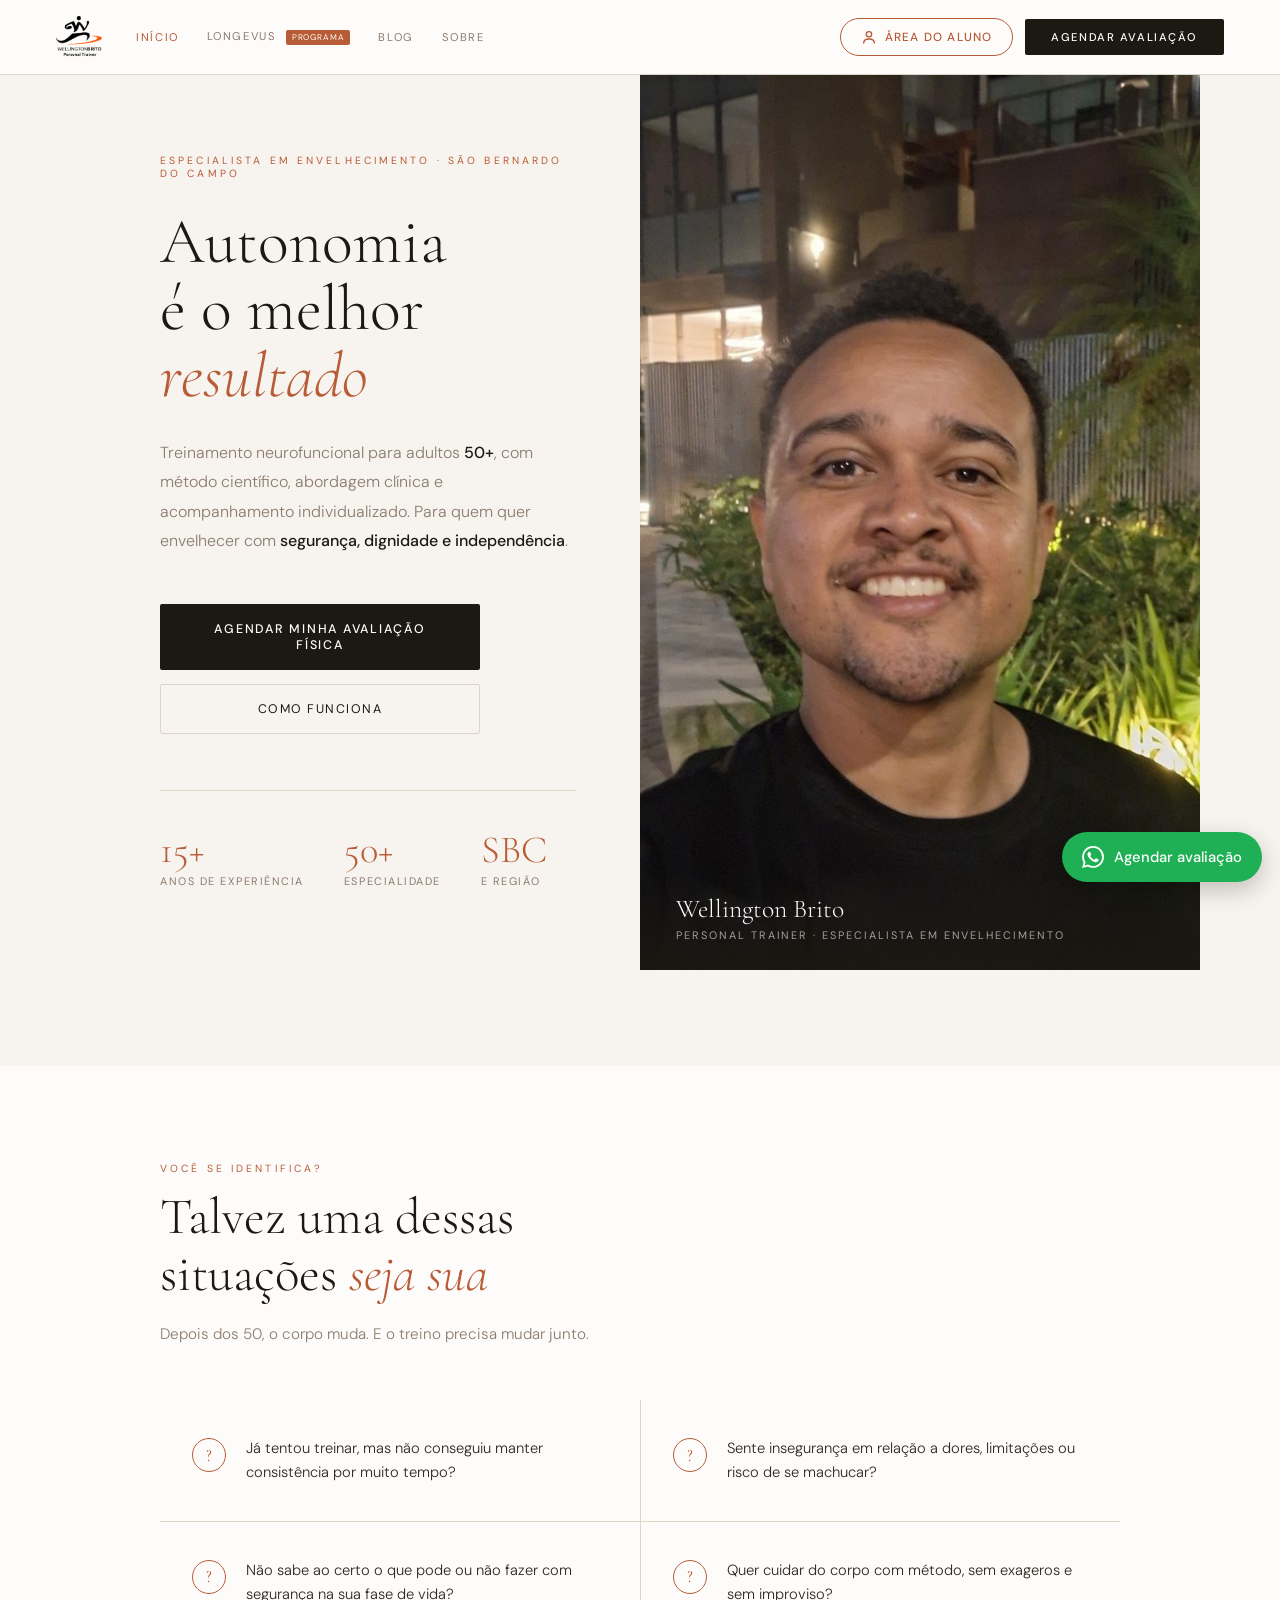
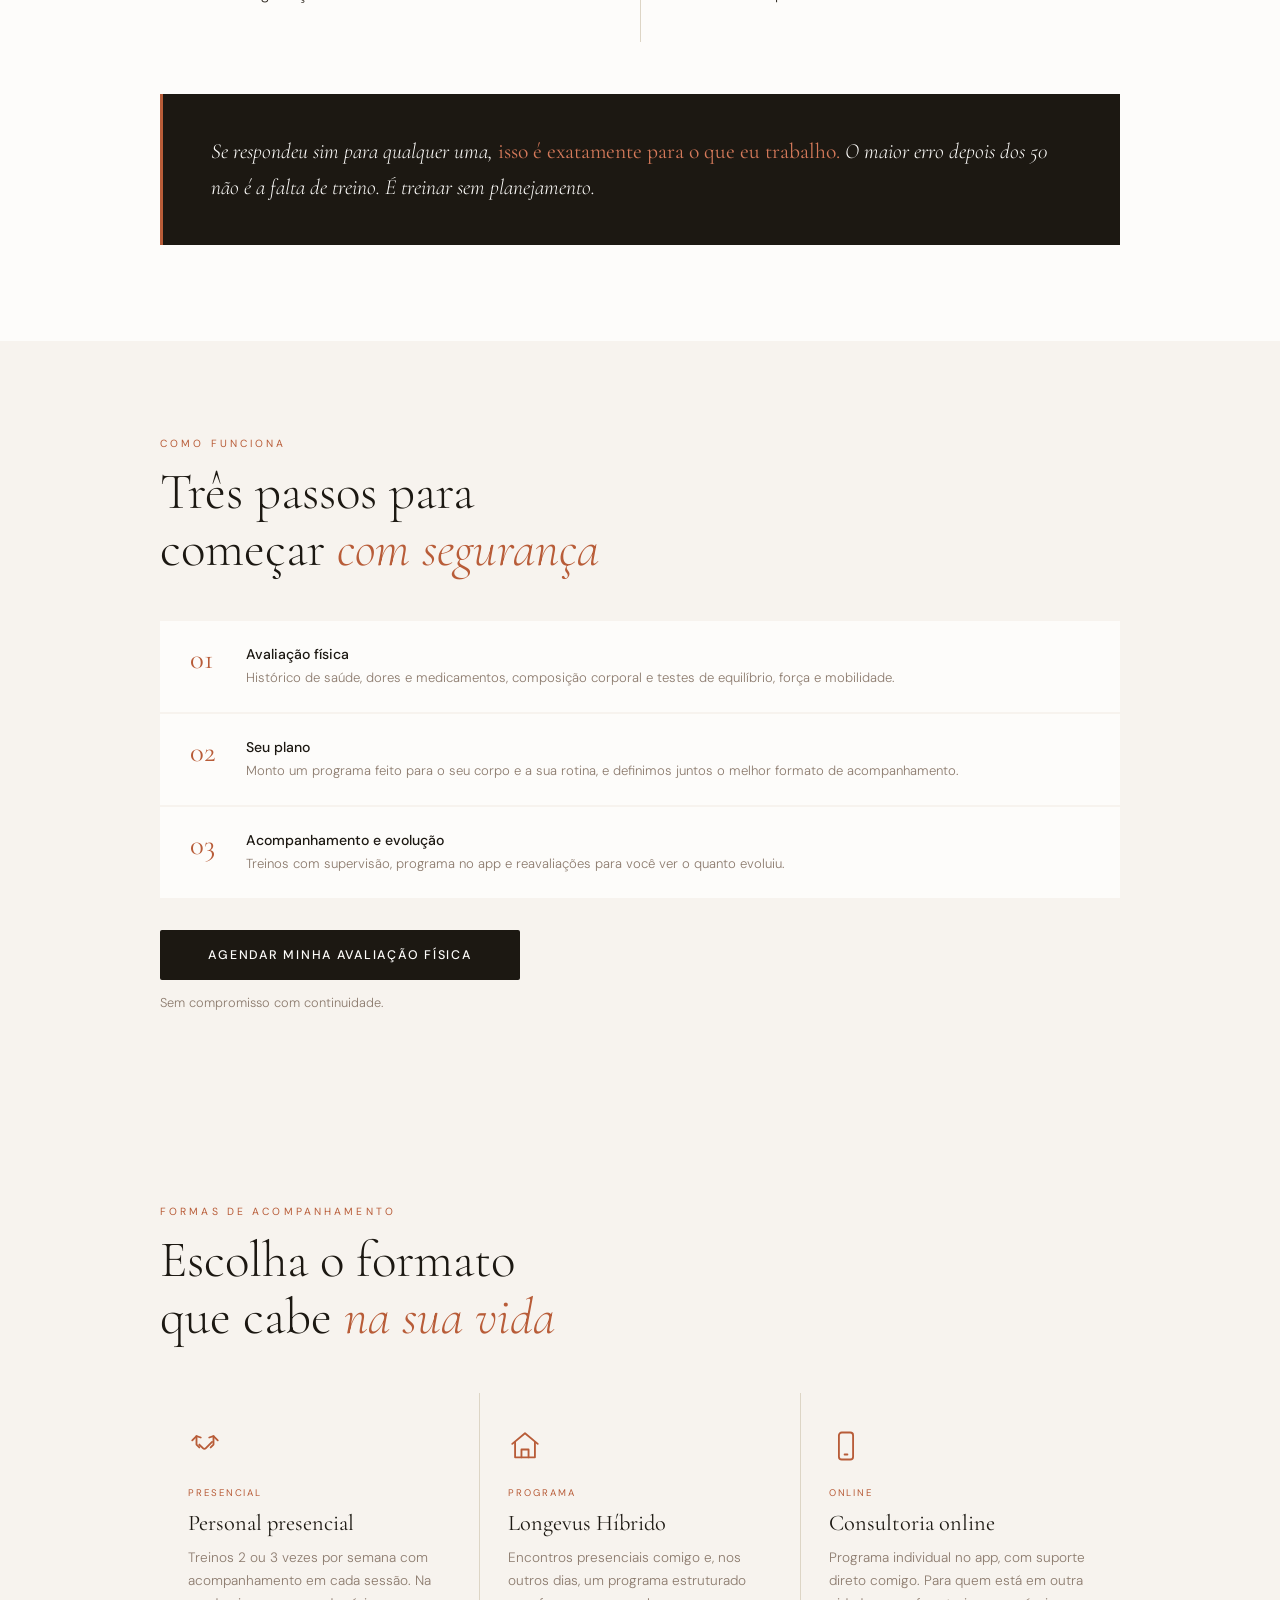
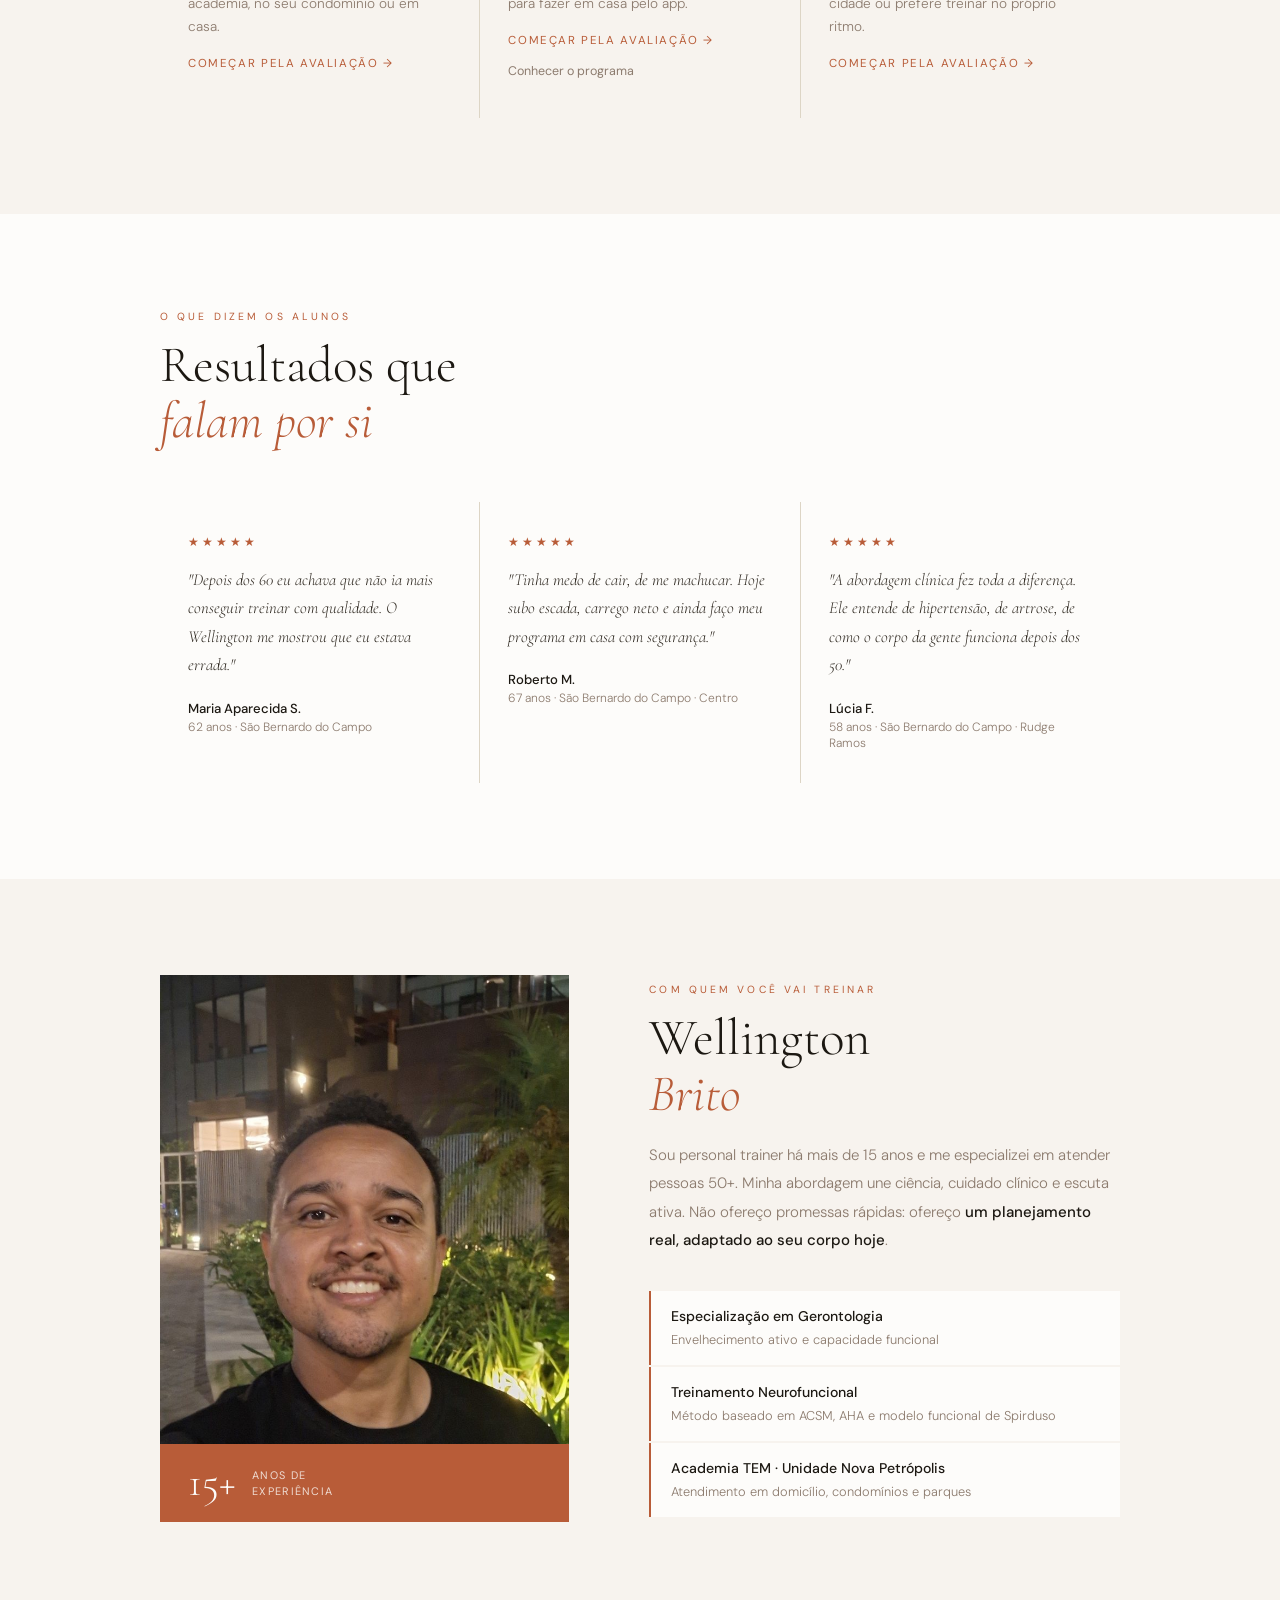
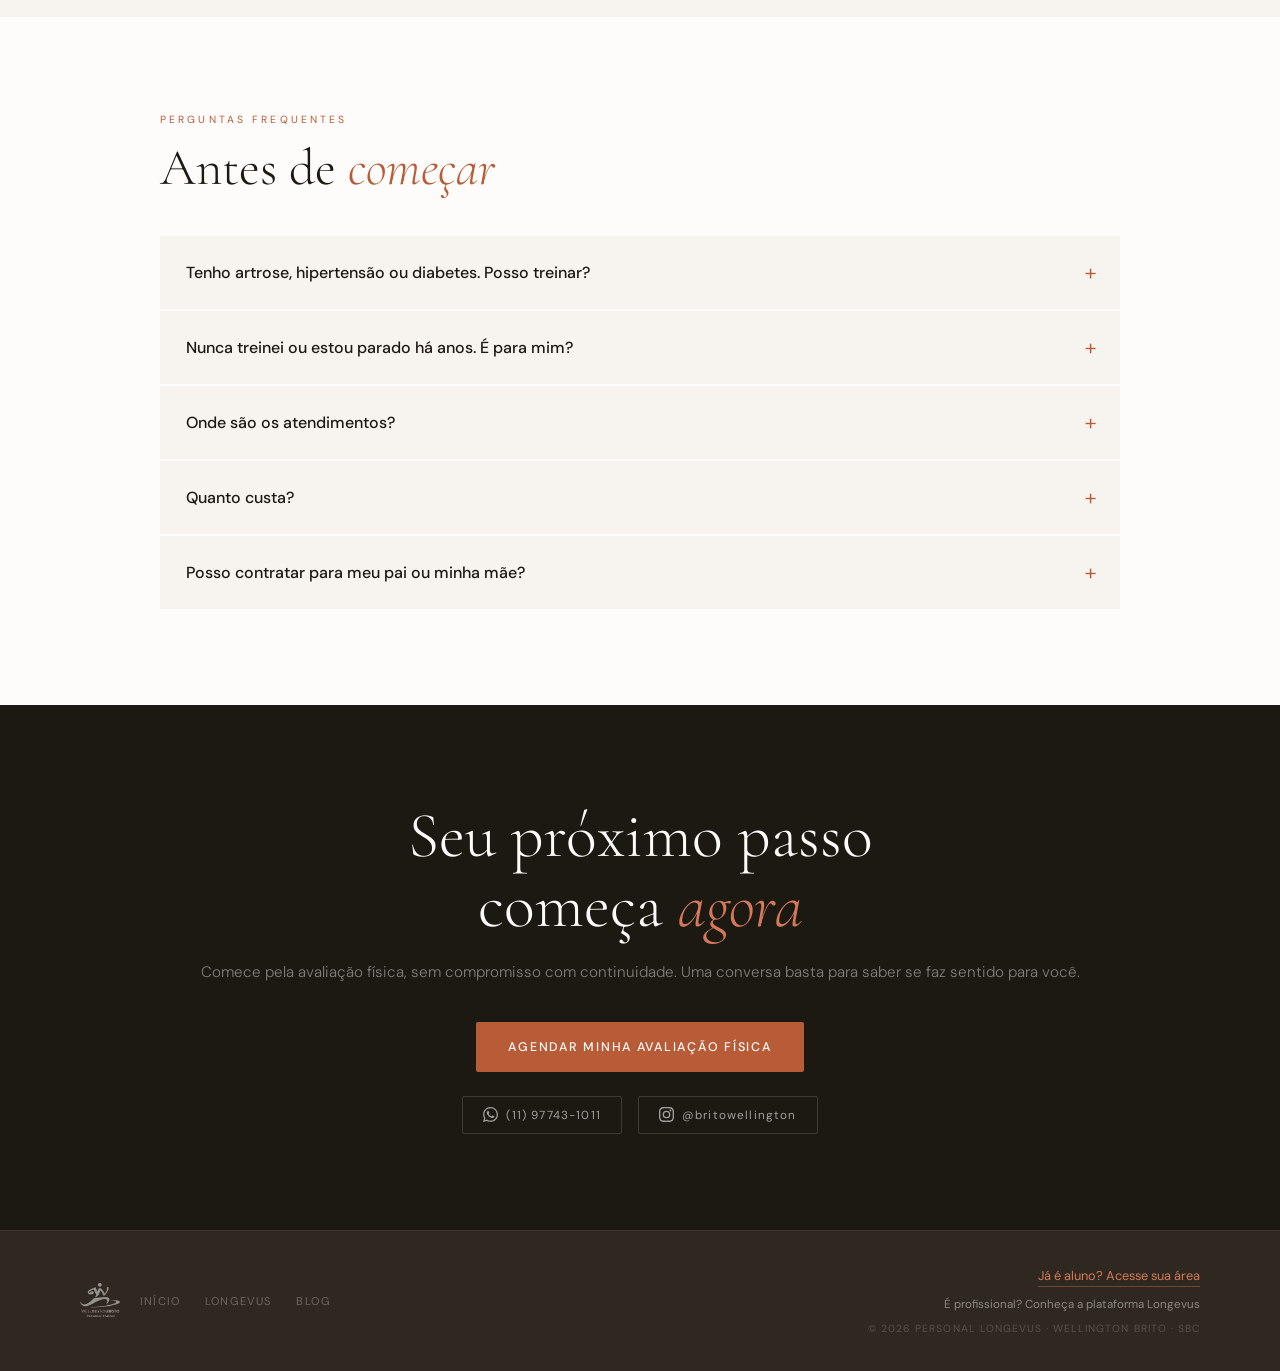
==== index.html @ f1f4fc33 "Add files via upload" ====
<!DOCTYPE html>
<html lang="pt-BR">
<head>
<meta charset="UTF-8">
<meta name="viewport" content="width=device-width, initial-scale=1.0">
<title>Wellington Brito | Personal Trainer · Saúde e Longevidade</title>
<meta name="description" content="Personal trainer especializado em treinamento neurofuncional para adultos 50+ em São Bernardo do Campo (SBC). Envelheça com autonomia, segurança e independência.">
<meta name="keywords" content="personal trainer São Bernardo do Campo, personal trainer 50 anos SBC, treinamento neurofuncional, gerontologia, personal idoso São Bernardo, envelhecimento ativo SBC">
<link rel="canonical" href="https://britowellington.github.io/personal-longevus/">

<!-- ── SEO: Open Graph (compartilhamento Facebook/WhatsApp) ── -->
<meta property="og:type" content="website">
<meta property="og:locale" content="pt_BR">
<meta property="og:site_name" content="Personal Longevus · Wellington Brito">
<meta property="og:title" content="Wellington Brito | Personal Trainer · Saúde e Longevidade">
<meta property="og:description" content="Personal Longevus: treinamento para adultos 50+ em São Bernardo do Campo. Envelheça com autonomia, segurança e independência.">
<meta property="og:url" content="https://britowellington.github.io/personal-longevus/">
<meta property="og:image" content="https://britowellington.github.io/personal-longevus/wellington-foto.jpg">

<!-- ── SEO: Twitter Card ── -->
<meta name="twitter:card" content="summary_large_image">
<meta name="twitter:title" content="Wellington Brito | Personal Trainer · Saúde e Longevidade">
<meta name="twitter:description" content="Personal Longevus: treinamento para adultos 50+ em São Bernardo do Campo. Envelheça com autonomia, segurança e independência.">

<!-- ── SEO: Robots e geolocalização ── -->
<meta name="robots" content="index, follow, max-image-preview:large">
<meta name="author" content="Wellington Brito">
<meta name="geo.region" content="BR-SP">
<meta name="geo.placename" content="São Bernardo do Campo">

<!-- ── SEO: Dados estruturados (Schema.org) — Negócio Local / Profissional ── -->
<script type="application/ld+json">
{
  "@context": "https://schema.org",
  "@type": ["HealthAndBeautyBusiness", "LocalBusiness"],
  "@id": "https://britowellington.github.io/personal-longevus/#business",
  "name": "Personal Longevus · Wellington Brito",
  "description": "Personal trainer especializado em treinamento neurofuncional para adultos acima de 50 anos. Foco em autonomia, equilíbrio, força e prevenção de quedas. Atendimento em São Bernardo do Campo e região.",
  "url": "https://britowellington.github.io/personal-longevus/",
  "telephone": "+5511977431011",
  "priceRange": "$$",
  "image": "https://britowellington.github.io/personal-longevus/wellington-foto.jpg",
  "founder": {
    "@type": "Person",
    "name": "Wellington Brito",
    "jobTitle": "Personal Trainer Gerontologista · Especialista em Treinamento Neurofuncional"
  },
  "areaServed": [
    { "@type": "City", "name": "São Bernardo do Campo" },
    { "@type": "AdministrativeArea", "name": "Grande ABC" },
    { "@type": "AdministrativeArea", "name": "Região Metropolitana de São Paulo" }
  ],
  "address": {
    "@type": "PostalAddress",
    "addressLocality": "São Bernardo do Campo",
    "addressRegion": "SP",
    "addressCountry": "BR"
  },
  "knowsAbout": [
    "Treinamento neurofuncional",
    "Gerontologia",
    "Prevenção de quedas",
    "Sarcopenia",
    "Envelhecimento ativo",
    "Exercício para adultos 50+"
  ],
  "alternateName": "Wellington Brito Personal Trainer",
  "sameAs": [
    "https://instagram.com/britowellington",
    "https://maps.app.goo.gl/rHMNdXkFbBv2rdjt6"
  ],
  "hasMap": "https://maps.app.goo.gl/rHMNdXkFbBv2rdjt6"
}
</script>
<link href="https://fonts.googleapis.com/css2?family=Cormorant+Garamond:ital,wght@0,300;0,400;0,600;1,300;1,400&family=DM+Sans:wght@300;400;500&display=swap" rel="stylesheet">
<style>
  *, *::before, *::after { box-sizing: border-box; margin: 0; padding: 0; }
  :root {
    --cream: #F7F3EE; --warm: #EDE8E0; --white: #FDFCFA;
    --dark: #1C1812; --charcoal: #2E2820;
    --rust: #B85C38; --rust-light: #D4795A;
    --muted: #8C7B6E; --border: #DDD5C5;
  }
  html { scroll-behavior: smooth; }
  body { font-family: 'DM Sans', sans-serif; background: var(--white); color: var(--dark); overflow-x: hidden; }

  /* ── NAV ── */
  nav {
    position: fixed; top: 0; left: 0; right: 0; z-index: 100;
    padding: 16px 56px;
    display: flex; align-items: center; justify-content: space-between;
    background: rgba(253,252,250,0.97); backdrop-filter: blur(16px);
    border-bottom: 1px solid var(--border);
    transition: padding 0.3s;
  }
  .nav-left { display: flex; align-items: center; gap: 20px; }
  .nav-logo-img { height: 42px; width: auto; display: block; }
  .nav-links { display: flex; gap: 0; position: static; padding: 0; background: none; backdrop-filter: none; border: 0; }
  .nav-link {
    font-size: 0.7rem; letter-spacing: 0.14em; text-transform: uppercase;
    color: var(--muted); text-decoration: none; padding: 8px 14px;
    border-radius: 2px; transition: color 0.2s, background 0.2s;
    position: relative;
  }
  .nav-link:hover { color: var(--dark); }
  .nav-link.active { color: var(--rust); }
  .nav-link-badge {
    display: inline-block; font-size: 0.52rem; letter-spacing: 0.1em;
    background: var(--rust); color: var(--white);
    padding: 2px 6px; border-radius: 2px; margin-left: 5px;
    vertical-align: middle; text-transform: uppercase;
  }
  .nav-cta {
    font-size: 0.7rem; font-weight: 500; letter-spacing: 0.14em; text-transform: uppercase;
    text-decoration: none; color: var(--white); background: var(--dark);
    padding: 11px 26px; border-radius: 2px; transition: background 0.2s; white-space: nowrap;
  }
  .nav-cta:hover { background: var(--rust); }
  .nav-aluno {
    display: inline-flex; align-items: center; gap: 8px;
    font-size: 0.74rem; font-weight: 500; letter-spacing: 0.1em; text-transform: uppercase;
    text-decoration: none; color: var(--rust); border: 1.5px solid var(--rust);
    padding: 10px 20px; border-radius: 99px; transition: all 0.2s; white-space: nowrap;
  }
  .nav-aluno svg { width: 16px; height: 16px; flex-shrink: 0; }
  .nav-aluno:hover { background: var(--rust); color: var(--white); }
  .nav-link.only-mobile { display: none; }
  .mobile-menu-btn { display: none; flex-direction: column; gap: 5px; cursor: pointer; padding: 6px; }
  .mobile-menu-btn span { width: 22px; height: 1.5px; background: var(--dark); display: block; transition: all 0.3s; }

  /* ── PÁGINAS (SPA) ── */
  .page { display: none; }
  .page.active { display: block; }

  /* ── HERO HOME ── */
  .hero {
    min-height: 100vh; display: grid; grid-template-columns: 1fr 1fr;
    padding-top: 74px; background: var(--cream);
  }
  .hero-left {
    display: flex; flex-direction: column; justify-content: center;
    padding: 80px 64px 80px 80px;
  }
  .hero-eyebrow {
    font-size: 0.65rem; letter-spacing: 0.3em; text-transform: uppercase;
    color: var(--rust); margin-bottom: 28px;
    opacity: 0; animation: fadeUp 0.7s ease 0.2s forwards;
  }
  .hero-title {
    font-family: 'Cormorant Garamond', serif;
    font-size: clamp(3rem, 5vw, 4.8rem); font-weight: 300; line-height: 1.05;
    color: var(--dark); margin-bottom: 28px;
    opacity: 0; animation: fadeUp 0.7s ease 0.4s forwards;
  }
  .hero-title em { font-style: italic; color: var(--rust); }
  .hero-desc {
    font-size: 1rem; font-weight: 300; color: var(--muted);
    line-height: 1.85; max-width: 420px; margin-bottom: 48px;
    opacity: 0; animation: fadeUp 0.7s ease 0.6s forwards;
  }
  .hero-desc strong { color: var(--dark); font-weight: 500; }
  .hero-actions {
    display: flex; flex-direction: column; gap: 14px; max-width: 320px;
    opacity: 0; animation: fadeUp 0.7s ease 0.8s forwards;
  }
  .btn-primary {
    display: block; text-align: center; text-decoration: none;
    background: var(--dark); color: var(--white);
    font-size: 0.78rem; font-weight: 500; letter-spacing: 0.14em; text-transform: uppercase;
    padding: 17px 32px; border-radius: 2px; transition: all 0.25s; border: none; cursor: pointer;
  }
  .btn-primary:hover { background: var(--rust); transform: translateY(-1px); box-shadow: 0 6px 24px rgba(184,92,56,0.25); }
  .btn-secondary {
    display: block; text-align: center; text-decoration: none;
    color: var(--dark); border: 1px solid var(--border);
    font-size: 0.78rem; font-weight: 400; letter-spacing: 0.12em; text-transform: uppercase;
    padding: 16px 32px; border-radius: 2px; transition: all 0.25s;
  }
  .btn-secondary:hover { border-color: var(--rust); color: var(--rust); }
  .hero-stats {
    display: flex; gap: 40px; margin-top: 56px; padding-top: 40px;
    border-top: 1px solid var(--border);
    opacity: 0; animation: fadeUp 0.7s ease 1s forwards;
  }
  .stat-num {
    font-family: 'Cormorant Garamond', serif;
    font-size: 2.4rem; font-weight: 300; color: var(--rust); display: block; line-height: 1;
  }
  .stat-label { font-size: 0.68rem; letter-spacing: 0.14em; text-transform: uppercase; color: var(--muted); margin-top: 5px; }
  .hero-right {
    position: relative; overflow: hidden; background: var(--warm);
    opacity: 0; animation: fadeIn 1s ease 0.3s forwards;
  }
  .hero-photo-caption {
    position: absolute; bottom: 0; left: 0; right: 0; padding: 28px 36px;
    background: linear-gradient(to top, rgba(28,24,18,0.85) 0%, transparent 100%);
  }
  .hero-photo-name { font-family: 'Cormorant Garamond', serif; font-size: 1.6rem; font-weight: 300; color: var(--white); display: block; }
  .hero-photo-role { font-size: 0.68rem; letter-spacing: 0.18em; text-transform: uppercase; color: rgba(253,252,250,0.6); margin-top: 4px; }

  /* ── DIVIDER STRIP ── */
  .divider-strip {
    background: var(--dark); padding: 28px 80px;
    display: flex; gap: 60px; align-items: center; justify-content: center; flex-wrap: wrap;
  }
  .divider-item {
    font-size: 0.68rem; letter-spacing: 0.2em; text-transform: uppercase;
    color: rgba(253,252,250,0.45); display: flex; align-items: center; gap: 12px;
  }
  .divider-item::before { content: '◆'; color: var(--rust); font-size: 0.5rem; }

  /* ── SECTIONS COMUM ── */
  section { padding: 96px 80px; }
  .container { max-width: 960px; margin: 0 auto; }
  .s-label { font-size: 0.65rem; letter-spacing: 0.3em; text-transform: uppercase; color: var(--rust); display: block; margin-bottom: 14px; }
  .s-title { font-family: 'Cormorant Garamond', serif; font-size: clamp(2.2rem, 4vw, 3.6rem); font-weight: 300; line-height: 1.1; color: var(--dark); margin-bottom: 18px; }
  .s-title em { font-style: italic; color: var(--rust); }
  .s-body { font-size: 0.95rem; font-weight: 300; color: var(--muted); line-height: 1.85; max-width: 520px; }

  /* ── QUESTIONS ── */
  .questions { background: var(--white); }
  .q-grid { display: grid; grid-template-columns: 1fr 1fr; gap: 1px; margin: 52px 0; background: var(--border); }
  .q-item { background: var(--white); padding: 36px 32px; display: flex; gap: 20px; align-items: flex-start; transition: background 0.2s; }
  .q-item:hover { background: var(--cream); }
  .q-mark { width: 34px; height: 34px; border-radius: 50%; border: 1px solid var(--rust); color: var(--rust); display: flex; align-items: center; justify-content: center; font-family: 'Cormorant Garamond', serif; font-size: 1.1rem; flex-shrink: 0; margin-top: 2px; }
  .q-text { font-size: 0.92rem; font-weight: 300; color: var(--charcoal); line-height: 1.65; }
  .q-answer { background: var(--dark); padding: 40px 48px; border-left: 3px solid var(--rust); }
  .q-answer p { font-family: 'Cormorant Garamond', serif; font-size: 1.35rem; font-weight: 300; font-style: italic; color: var(--white); line-height: 1.65; }
  .q-answer strong { color: #D4795A; font-style: normal; font-weight: 400; }

  /* ── ABOUT ── */
  .about { background: var(--cream); }
  .about-grid { display: grid; grid-template-columns: 1fr 1.15fr; gap: 80px; align-items: start; }
  .about-img { width: 100%; aspect-ratio: 3/4; background: var(--warm); overflow: hidden; position: relative; }
  .about-img-placeholder { width: 100%; height: 100%; display: flex; flex-direction: column; align-items: center; justify-content: center; background: linear-gradient(160deg, var(--warm) 0%, #D0C4B8 100%); gap: 12px; }
  .about-img-placeholder span { font-family: 'Cormorant Garamond', serif; font-size: 6rem; color: var(--rust); opacity: 0.15; }
  .about-badge { position: absolute; bottom: -1px; left: 0; right: 0; background: var(--rust); padding: 18px 28px; display: flex; gap: 16px; align-items: center; }
  .about-badge-num { font-family: 'Cormorant Garamond', serif; font-size: 2.6rem; font-weight: 300; color: var(--white); line-height: 1; }
  .about-badge-text { font-size: 0.68rem; letter-spacing: 0.12em; text-transform: uppercase; color: rgba(253,252,250,0.8); line-height: 1.5; }
  .about-content { padding-top: 8px; }
  .about-text { font-size: 0.94rem; font-weight: 300; color: var(--muted); line-height: 1.9; margin-bottom: 18px; }
  .about-text strong { color: var(--dark); font-weight: 500; }
  .creds { margin-top: 36px; display: flex; flex-direction: column; gap: 2px; }
  .cred { background: var(--white); padding: 16px 20px; border-left: 2px solid var(--rust); }
  .cred strong { display: block; font-size: 0.88rem; font-weight: 500; color: var(--dark); margin-bottom: 3px; }
  .cred span { font-size: 0.8rem; color: var(--muted); font-weight: 300; }

  /* ── FOR WHO ── */
  .for-who { background: var(--white); }
  .checks { display: grid; grid-template-columns: 1fr 1fr; gap: 1px; margin-top: 48px; background: var(--border); }
  .check-item { background: var(--white); padding: 28px 24px; display: flex; gap: 16px; align-items: flex-start; transition: background 0.2s; }
  .check-item:hover { background: var(--cream); }
  .check-icon { width: 26px; height: 26px; border: 1px solid var(--rust); border-radius: 2px; display: flex; align-items: center; justify-content: center; flex-shrink: 0; margin-top: 2px; }
  .check-icon svg { width: 12px; height: 12px; stroke: var(--rust); fill: none; stroke-width: 2.5; }
  .check-text { font-size: 0.92rem; font-weight: 300; color: var(--charcoal); line-height: 1.65; }

  /* ── SERVIÇOS PREVIEW ── */
  .services-preview { background: var(--cream); }
  .srv-grid { display: grid; grid-template-columns: repeat(3, 1fr); gap: 1px; margin-top: 48px; background: var(--border); }
  .srv-card { background: var(--cream); padding: 36px 28px; border-bottom: 3px solid transparent; transition: all 0.25s; cursor: pointer; }
  .srv-card:hover { background: var(--white); border-bottom-color: var(--rust); transform: translateY(-2px); }
  .srv-icon { display: block; margin-bottom: 18px; color: var(--rust); }
  .srv-icon svg { width: 34px; height: 34px; }
  .srv-tag { font-size: 0.6rem; letter-spacing: 0.2em; text-transform: uppercase; color: var(--rust); margin-bottom: 10px; display: block; }
  .srv-card h3 { font-family: 'Cormorant Garamond', serif; font-size: 1.4rem; font-weight: 400; color: var(--dark); margin-bottom: 10px; }
  .srv-card p { font-size: 0.85rem; color: var(--muted); line-height: 1.7; font-weight: 300; }
  .srv-link { display: inline-block; margin-top: 18px; font-size: 0.72rem; letter-spacing: 0.14em; text-transform: uppercase; color: var(--rust); text-decoration: none; border-bottom: 1px solid transparent; transition: border-color 0.2s; }
  .srv-link:hover { border-bottom-color: var(--rust); }

  /* ── CONSULTA ── */
  .consulta { background: var(--cream); }
  .consulta-grid { display: grid; grid-template-columns: 1.15fr 1fr; gap: 80px; align-items: start; }
  .steps { display: flex; flex-direction: column; gap: 2px; margin-top: 44px; }
  .step { display: flex; gap: 24px; background: var(--white); padding: 24px 28px; border-left: 2px solid transparent; transition: border-color 0.2s; }
  .step:hover { border-left-color: var(--rust); }
  .step-num { font-family: 'Cormorant Garamond', serif; font-size: 1.8rem; color: var(--rust); line-height: 1; flex-shrink: 0; min-width: 32px; }
  .step strong { display: block; font-size: 0.88rem; font-weight: 500; color: var(--dark); margin-bottom: 4px; }
  .step p { font-size: 0.82rem; color: var(--muted); font-weight: 300; line-height: 1.6; }
  .price-card { background: var(--dark); padding: 44px 40px; position: sticky; top: 96px; }
  .price-card-label { font-size: 0.62rem; letter-spacing: 0.28em; text-transform: uppercase; color: var(--rust); display: block; margin-bottom: 20px; }
  .price-card-title { font-family: 'Cormorant Garamond', serif; font-size: 1.9rem; font-weight: 300; color: var(--white); line-height: 1.15; margin-bottom: 32px; }
  .price-line { height: 1px; background: rgba(253,252,250,0.1); margin: 24px 0; }
  .price-val { font-family: 'Cormorant Garamond', serif; font-size: 3.6rem; font-weight: 300; color: var(--rust-light); line-height: 1; }
  .price-note { font-size: 0.8rem; color: rgba(253,252,250,0.45); font-weight: 300; line-height: 1.65; margin-top: 10px; }
  .price-note strong { color: rgba(253,252,250,0.75); font-weight: 400; }
  .price-card .btn-primary { margin-top: 28px; background: var(--rust); }
  .price-card .btn-primary:hover { background: var(--rust-light); }

  /* ── TESTIMONIALS ── */
  .testimonials { background: var(--white); }
  .t-grid { display: grid; grid-template-columns: repeat(3, 1fr); gap: 1px; margin-top: 52px; background: var(--border); }
  .t-card { background: var(--white); padding: 32px 28px; transition: background 0.2s; }
  .t-card:hover { background: var(--cream); }
  .t-stars { color: var(--rust); font-size: 0.75rem; letter-spacing: 3px; margin-bottom: 16px; }
  .t-quote { font-family: 'Cormorant Garamond', serif; font-size: 1.05rem; font-weight: 300; font-style: italic; color: var(--charcoal); line-height: 1.7; margin-bottom: 20px; }
  .t-name { font-size: 0.82rem; font-weight: 500; color: var(--dark); }
  .t-role { font-size: 0.75rem; color: var(--muted); font-weight: 300; margin-top: 2px; }

  /* ── FINAL CTA ── */
  .final-cta { background: var(--dark); padding: 96px 80px; text-align: center; }
  .final-cta-title { font-family: 'Cormorant Garamond', serif; font-size: clamp(2.4rem, 5vw, 4.2rem); font-weight: 300; color: var(--white); line-height: 1.1; margin-bottom: 20px; }
  .final-cta-title em { font-style: italic; color: var(--rust-light); }
  .final-cta-sub { font-size: 0.95rem; color: rgba(253,252,250,0.45); font-weight: 300; margin-bottom: 40px; }
  .final-cta .btn-primary { display: inline-block; background: var(--rust); max-width: 400px; }
  .final-cta .btn-primary:hover { background: var(--rust-light); }
  .whatsapp-row { display: flex; justify-content: center; gap: 16px; margin-top: 24px; flex-wrap: wrap; }
  .wbtn { display: inline-flex; align-items: center; gap: 8px; text-decoration: none; color: rgba(253,252,250,0.6); font-size: 0.73rem; letter-spacing: 0.1em; border: 1px solid rgba(253,252,250,0.15); padding: 10px 20px; border-radius: 2px; transition: all 0.2s; }
  .wbtn:hover { background: rgba(253,252,250,0.08); color: rgba(253,252,250,0.9); }

  /* ── LONGEVUS PAGE ── */
  .longevus-hero { min-height: 100vh; display: grid; grid-template-columns: 1fr 1fr; padding-top: 74px; background: var(--cream); }
  .hero-hybrid-badge { position: absolute; top: 32px; right: 32px; background: rgba(28,24,18,0.75); backdrop-filter: blur(10px); border: 1px solid rgba(184,92,56,0.35); padding: 12px 18px; font-size: 0.62rem; letter-spacing: 0.22em; text-transform: uppercase; color: var(--rust-light); }
  .for-who-grid { display: grid; grid-template-columns: 1fr 1fr; gap: 80px; align-items: start; margin-top: 52px; }
  .fw-lead { font-size: 0.95rem; font-weight: 300; color: var(--muted); line-height: 1.85; margin-bottom: 28px; }
  .fw-quote { border-left: 2px solid var(--rust); padding: 18px 22px; background: var(--cream); font-family: 'Cormorant Garamond', serif; font-size: 1.15rem; font-style: italic; line-height: 1.65; color: var(--dark); }
  .signs { display: flex; flex-direction: column; gap: 2px; }
  .sign-item { display: flex; gap: 16px; align-items: flex-start; padding: 22px 20px; background: var(--white); border-left: 2px solid transparent; transition: border-color 0.2s, background 0.2s; }
  .sign-item:hover { border-left-color: var(--rust); background: var(--cream); }
  .sign-dot { width: 8px; height: 8px; border-radius: 50%; background: var(--rust); margin-top: 6px; flex-shrink: 0; }
  .sign-text { font-size: 0.92rem; font-weight: 300; color: var(--charcoal); line-height: 1.6; }
  .sign-text strong { font-weight: 500; }
  .how { background: var(--dark); }
  .how .s-title { color: var(--white); }
  .how .s-title em { color: var(--rust-light); }
  .how .s-label { color: var(--rust-light); }
  .how .s-body { color: rgba(253,252,250,0.45); }
  .how-grid { display: grid; grid-template-columns: 1fr 1fr; gap: 2px; margin-top: 52px; background: rgba(253,252,250,0.04); }
  .h-card { background: var(--dark); padding: 44px 40px; border: 1px solid rgba(253,252,250,0.06); transition: background 0.2s; position: relative; overflow: hidden; }
  .h-card:hover { background: rgba(184,92,56,0.06); }
  .h-freq { display: inline-block; font-size: 0.62rem; letter-spacing: 0.2em; text-transform: uppercase; color: var(--rust-light); border: 1px solid rgba(184,92,56,0.3); padding: 5px 14px; margin-bottom: 20px; }
  .h-num { font-family: 'Cormorant Garamond', serif; font-size: 6rem; font-weight: 300; color: rgba(184,92,56,0.08); line-height: 1; position: absolute; right: 24px; bottom: 16px; }
  .h-card h3 { font-family: 'Cormorant Garamond', serif; font-size: 1.7rem; font-weight: 300; color: var(--white); margin-bottom: 12px; line-height: 1.15; }
  .h-card p { font-size: 0.88rem; color: rgba(253,252,250,0.45); line-height: 1.85; font-weight: 300; margin-bottom: 24px; }
  .h-list { list-style: none; display: flex; flex-direction: column; gap: 10px; }
  .h-list li { display: flex; align-items: flex-start; gap: 14px; font-size: 0.85rem; color: rgba(253,252,250,0.5); line-height: 1.5; }
  .h-list li::before { content: ''; width: 16px; height: 1px; background: var(--rust); margin-top: 10px; flex-shrink: 0; }
  .methodology { background: var(--cream); }
  .method-grid { display: grid; grid-template-columns: 1fr 1fr; gap: 80px; align-items: start; margin-top: 52px; }
  .method-lead { font-size: 0.95rem; font-weight: 300; color: var(--muted); line-height: 1.85; margin-bottom: 28px; }
  .method-pillars { display: flex; flex-direction: column; gap: 2px; }
  .pillar { background: var(--white); padding: 24px 22px; display: flex; gap: 18px; align-items: flex-start; border-left: 2px solid transparent; transition: border-color 0.2s, background 0.2s; }
  .pillar:hover { border-left-color: var(--rust); background: var(--cream); }
  .pillar-icon { flex-shrink: 0; margin-top: 2px; color: var(--rust); }
  .pillar-icon svg { width: 26px; height: 26px; }
  .pillar-title { font-family: 'Cormorant Garamond', serif; font-size: 1.05rem; font-weight: 400; color: var(--dark); margin-bottom: 5px; }
  .pillar-text { font-size: 0.82rem; line-height: 1.65; color: var(--muted); font-weight: 300; }
  .method-quote { border-left: 2px solid var(--rust); padding: 18px 22px; background: var(--white); font-family: 'Cormorant Garamond', serif; font-size: 1.15rem; font-style: italic; line-height: 1.65; color: var(--dark); margin-bottom: 28px; }
  .method-body { font-size: 0.92rem; font-weight: 300; color: var(--muted); line-height: 1.85; }
  .results { background: var(--white); }
  .results-top { display: grid; grid-template-columns: 1fr 1fr; gap: 60px; align-items: end; margin-bottom: 52px; }
  .results-top .s-body { max-width: 100%; }
  .r-grid { display: grid; grid-template-columns: repeat(3, 1fr); gap: 1px; background: var(--border); }
  .r-card { background: var(--white); padding: 36px 28px; border-bottom: 2px solid transparent; transition: border-color 0.2s, background 0.2s; }
  .r-card:hover { border-bottom-color: var(--rust); background: var(--cream); }
  .r-icon { display: block; margin-bottom: 18px; color: var(--rust); }
  .r-icon svg { width: 30px; height: 30px; }
  .r-card h4 { font-family: 'Cormorant Garamond', serif; font-size: 1.2rem; font-weight: 400; margin-bottom: 10px; color: var(--dark); }
  .r-card p { font-size: 0.85rem; line-height: 1.75; color: var(--muted); font-weight: 300; }
  .cta-final { background: var(--rust); padding: 96px 80px; text-align: center; }
  .cta-final .s-label { color: rgba(253,252,250,0.65); }
  .cta-final-title { font-family: 'Cormorant Garamond', serif; font-size: clamp(2.5rem, 5vw, 4rem); font-weight: 300; color: var(--white); line-height: 1.1; margin-bottom: 20px; }
  .cta-final-title em { font-style: italic; opacity: 0.75; }
  .cta-final-body { font-size: 1rem; font-weight: 300; color: rgba(253,252,250,0.7); line-height: 1.85; max-width: 480px; margin: 0 auto 40px; }
  .cta-final-btn { display: inline-block; text-decoration: none; background: var(--dark); color: var(--white); font-size: 0.78rem; font-weight: 500; letter-spacing: 0.16em; text-transform: uppercase; padding: 18px 44px; border-radius: 2px; transition: all 0.25s; }
  .cta-final-btn:hover { background: var(--charcoal); transform: translateY(-2px); box-shadow: 0 8px 32px rgba(28,24,18,0.3); }
  .cta-note { font-size: 0.72rem; letter-spacing: 0.1em; color: rgba(253,252,250,0.5); margin-top: 18px; }

  /* ── BLOG PAGE ── */
  .blog-hero { padding: 140px 80px 80px; background: var(--cream); }
  .blog-hero-inner { max-width: 760px; }
  .blog-grid { display: grid; grid-template-columns: repeat(3, 1fr); gap: 1px; background: var(--border); }
  .blog-card { background: var(--white); transition: background 0.2s; text-decoration: none; color: inherit; display: block; }
  .blog-card:hover { background: var(--cream); }
  .blog-card-img { width: 100%; aspect-ratio: 16/9; background: var(--warm); overflow: hidden; position: relative; }
  .blog-card-img-placeholder { width: 100%; height: 100%; display: flex; align-items: center; justify-content: center; color: var(--rust); opacity: 0.35; }
  .blog-card-img-placeholder svg { width: 56px; height: 56px; stroke-width: 1; }
  .blog-card-body { padding: 28px 26px; }
  .blog-cat { font-size: 0.6rem; letter-spacing: 0.22em; text-transform: uppercase; color: var(--rust); margin-bottom: 10px; display: block; }
  .blog-card h3 { font-family: 'Cormorant Garamond', serif; font-size: 1.2rem; font-weight: 400; color: var(--dark); line-height: 1.3; margin-bottom: 10px; }
  .blog-card p { font-size: 0.82rem; color: var(--muted); line-height: 1.65; font-weight: 300; }
  .blog-meta { display: flex; gap: 14px; margin-top: 16px; align-items: center; }
  .blog-date { font-size: 0.7rem; color: var(--muted); }
  .blog-read { font-size: 0.7rem; color: var(--rust); letter-spacing: 0.08em; }
  .blog-cta { background: var(--dark); padding: 72px 80px; text-align: center; }
  .blog-cta p { font-size: 0.92rem; color: rgba(253,252,250,0.45); font-weight: 300; margin-bottom: 28px; line-height: 1.75; max-width: 480px; margin-left: auto; margin-right: auto; }

  /* ── ABOUT DARK (longevus) ── */
  .about-dark { background: var(--dark); }
  .about-dark .s-title { color: var(--white); }
  .about-dark .s-title em { color: var(--rust-light); }
  .about-dark .s-label { color: var(--rust-light); }
  .about-dark-grid { display: grid; grid-template-columns: 300px 1fr; gap: 80px; align-items: start; }
  .about-photo { width: 100%; aspect-ratio: 3/4; object-fit: cover; object-position: center; display: block; background: var(--warm); }
  .about-photo-frame { position: absolute; inset: -8px -8px; border: 1px solid rgba(184,92,56,0.25); pointer-events: none; }
  .about-photo-wrap { position: relative; }
  .about-creds { display: flex; flex-direction: column; gap: 2px; margin-top: 28px; }
  .about-dark .cred { background: rgba(253,252,250,0.03); border: 1px solid rgba(253,252,250,0.05); padding: 16px 18px; display: flex; gap: 14px; align-items: flex-start; border-left: none; }
  .cred-dot { width: 6px; height: 6px; background: var(--rust); border-radius: 50%; margin-top: 7px; flex-shrink: 0; }
  .cred-text { font-size: 0.85rem; color: rgba(253,252,250,0.45); line-height: 1.6; }
  .about-statement { margin-top: 28px; }
  .about-statement p { font-family: 'Cormorant Garamond', serif; font-size: 1.35rem; font-weight: 300; font-style: italic; line-height: 1.65; color: rgba(253,252,250,0.7); margin-bottom: 20px; }
  .about-statement strong { color: var(--white); font-style: normal; }
  .about-note { font-size: 0.82rem; color: rgba(253,252,250,0.35); line-height: 1.75; }

  /* ── FOOTER ── */
  footer {
    background: var(--charcoal); padding: 36px 80px;
    display: flex; justify-content: space-between; align-items: center;
    border-top: 1px solid rgba(253,252,250,0.06);
  }
  .footer-left { display: flex; align-items: center; gap: 20px; }
  .footer-logo-img { height: 36px; width: auto; filter: brightness(0) invert(1) opacity(0.5); }
  .footer-links { display: flex; gap: 24px; }
  .footer-links a { font-size: 0.7rem; letter-spacing: 0.12em; text-transform: uppercase; color: rgba(253,252,250,0.3); text-decoration: none; transition: color 0.2s; }
  .footer-links a:hover { color: var(--rust-light); }
  .footer-right { display: flex; flex-direction: column; align-items: flex-end; gap: 10px; }
  .footer-aluno { font-size: 0.8rem; color: var(--rust-light); text-decoration: none; border-bottom: 1px solid rgba(212,121,90,0.4); padding-bottom: 2px; }
  .footer-aluno:hover { color: var(--white); border-bottom-color: var(--white); }
  .footer-pro { font-size: 0.72rem; color: rgba(253,252,250,0.45); text-decoration: none; }
  .footer-pro:hover { color: var(--rust-light); }
  .footer-copy { font-size: 0.65rem; letter-spacing: 0.1em; text-transform: uppercase; color: rgba(253,252,250,0.2); }
  .srv-btn { display: inline-block; margin-top: 22px; text-decoration: none; background: var(--dark); color: var(--white); font-size: 0.72rem; font-weight: 500; letter-spacing: 0.14em; text-transform: uppercase; padding: 13px 22px; border-radius: 2px; transition: background 0.2s; }
  .srv-btn:hover { background: var(--rust); }
  .srv-gift { display: block; margin-top: 14px; font-size: 0.78rem; color: var(--muted); text-decoration: none; }
  .srv-gift:hover { color: var(--rust); }
  .srv-extra { background: var(--white); }
  .srv-extra .srv-card { background: var(--white); cursor: default; }
  .srv-extra .srv-card:hover { background: var(--cream); }
  .srv-aluno-note { margin-top: 28px; padding: 22px 26px; background: var(--cream); border-left: 2px solid var(--rust); display: flex; justify-content: space-between; align-items: center; gap: 16px; flex-wrap: wrap; }
  .srv-aluno-note p { font-size: 0.9rem; color: var(--charcoal); font-weight: 300; line-height: 1.6; }
  .srv-aluno-note a { font-size: 0.74rem; letter-spacing: 0.12em; text-transform: uppercase; color: var(--rust); text-decoration: none; font-weight: 500; white-space: nowrap; }

  .faq-sec { background: var(--white); }
  .faq { display: flex; flex-direction: column; gap: 2px; margin-top: 40px; }
  .faq details { background: var(--cream); border-left: 2px solid transparent; padding: 0 24px; transition: border-color 0.2s; }
  .faq details[open] { border-left-color: var(--rust); }
  .faq summary { cursor: pointer; list-style: none; padding: 22px 0; font-size: 1rem; font-weight: 500; color: var(--dark); display: flex; justify-content: space-between; gap: 16px; align-items: center; }
  .faq summary::-webkit-details-marker { display: none; }
  .faq summary::after { content: '+'; color: var(--rust); font-size: 1.4rem; font-weight: 300; flex-shrink: 0; }
  .faq details[open] summary::after { content: '−'; }
  .faq .a { padding: 0 0 22px; font-size: 0.95rem; font-weight: 300; color: var(--muted); line-height: 1.8; }
  .wa-float { position: fixed; right: 18px; bottom: 18px; z-index: 90; display: inline-flex; align-items: center; gap: 10px; background: #1FAF54; color: #fff; text-decoration: none; font-size: 0.92rem; font-weight: 500; padding: 14px 20px; border-radius: 99px; box-shadow: 0 8px 24px rgba(0,0,0,0.22); }
  .wa-float:hover { background: #179446; }
  @media (max-width: 900px) {
    .hero-stats { flex-wrap: nowrap !important; gap: 18px !important; margin-top: 40px; padding-top: 28px; }
    .stat-num { font-size: 1.9rem; }
    .stat-label { font-size: 0.6rem; letter-spacing: 0.1em; }
    .about-img { aspect-ratio: 1/1; }
    .about-img img { object-position: center 35% !important; }
    section { padding: 52px 24px; }
    .q-grid { margin: 32px 0; }
    .q-item { padding: 20px 16px; }
    .q-answer { padding: 28px 26px; }
    .q-answer p { font-size: 1.2rem; }
    .srv-card { padding: 28px 22px; }
  }
  /* ── ANIMATIONS ── */
  @keyframes fadeUp { from { opacity: 0; transform: translateY(20px); } to { opacity: 1; transform: translateY(0); } }
  @keyframes fadeIn { from { opacity: 0; } to { opacity: 1; } }
  .reveal { opacity: 0; transform: translateY(28px); transition: opacity 0.75s ease, transform 0.75s ease; }
  .reveal.visible { opacity: 1; transform: translateY(0); }

  /* ── RESPONSIVE ── */
  @media (max-width: 900px) {
    nav { padding: 14px 20px; }
    .nav-links { display: none; }
    .mobile-menu-btn { display: flex; }
    .nav-cta { display: none; }
    .nav-link.only-mobile { display: block; color: var(--rust); }
    .nav-aluno { padding: 11px 18px; font-size: 0.78rem; }
    .nav-links.open { display: flex; flex-direction: column; position: absolute; top: 100%; left: 0; right: 0; background: var(--white); border-bottom: 1px solid var(--border); padding: 16px; gap: 4px; }
    section { padding: 64px 24px; }
    .hero, .longevus-hero { grid-template-columns: 1fr; min-height: auto; }
    .hero-right { min-height: 380px; }
    .hero-left { padding: 60px 24px 48px; }
    .hero-stats { gap: 24px; flex-wrap: wrap; }
    .q-grid, .checks, .t-grid, .srv-grid, .r-grid, .blog-grid { grid-template-columns: 1fr; }
    .about-grid, .consulta-grid, .for-who-grid, .how-grid, .method-grid, .results-top, .about-dark-grid { grid-template-columns: 1fr; gap: 40px; }
    footer { flex-direction: column; gap: 20px; text-align: center; padding: 28px 24px; }
    .footer-right { align-items: center; }
    .footer-links { flex-wrap: wrap; justify-content: center; }
    .divider-strip { padding: 20px 24px; gap: 24px; }
    .final-cta, .cta-final, .blog-cta { padding: 64px 24px; }
    .blog-hero { padding: 110px 24px 56px; }
    .about-dark-grid { grid-template-columns: 1fr; }
  }
  .longevus-brand-logo { height: 130px; width: auto; max-width: 100%; display: block; margin-bottom: 28px; align-self: flex-start; object-fit: contain; }
  @media (max-width: 900px) {
    .longevus-brand-logo { height: 100px; margin-bottom: 20px; }
    .hero, .longevus-hero { grid-template-columns: minmax(0, 1fr); }
  }
  @media (max-width: 480px) {
    .hero-title { font-size: 2.6rem; }
  }
  .about-dark-compact { padding-top: 72px; padding-bottom: 72px; }
  .about-compact-grid { display: grid; grid-template-columns: 200px 1fr; gap: 56px; align-items: center; }
  .about-compact-photo { position: relative; aspect-ratio: 1/1; border-radius: 50%; overflow: hidden; }
  .about-compact-photo .about-photo-frame { border-radius: 50%; inset: -7px; }
  .about-compact-sign { font-size: 0.82rem; letter-spacing: 0.04em; color: var(--rust-light); margin-top: 22px; font-weight: 400; }
  .about-compact-link { display: inline-block; margin-top: 18px; font-size: 0.72rem; letter-spacing: 0.14em; text-transform: uppercase; color: rgba(253,252,250,0.65); text-decoration: none; border-bottom: 1px solid rgba(253,252,250,0.2); padding-bottom: 3px; transition: all 0.2s; }
  .about-compact-link:hover { color: var(--rust-light); border-bottom-color: var(--rust-light); }
  @media (max-width: 900px) {
    .about-compact-grid { grid-template-columns: 1fr; gap: 32px; text-align: center; justify-items: center; }
    .about-compact-photo { width: 160px; }
  }

  /* ── ARTIGO ── */
  .article-hero { padding: 130px 24px 50px; background: var(--cream); }
  .article-hero-inner { max-width: 720px; margin: 0 auto; }
  .article-back { display: inline-block; font-size: 0.72rem; letter-spacing: 0.12em; text-transform: uppercase; color: var(--muted); text-decoration: none; margin-bottom: 28px; transition: color 0.2s; }
  .article-back:hover { color: var(--rust); }
  .article-cat { display: block; font-size: 0.65rem; letter-spacing: 0.24em; text-transform: uppercase; color: var(--rust); margin-bottom: 18px; }
  .article-title { font-family: 'Cormorant Garamond', serif; font-size: clamp(2.1rem, 4.5vw, 3.4rem); font-weight: 300; line-height: 1.12; color: var(--dark); margin-bottom: 22px; }
  .article-sub { font-size: 1.05rem; font-weight: 300; color: var(--muted); line-height: 1.7; font-style: italic; font-family: 'Cormorant Garamond', serif; }
  .article-meta { display: flex; gap: 20px; align-items: center; margin-top: 28px; padding-top: 24px; border-top: 1px solid var(--border); }
  .article-author { font-size: 0.8rem; font-weight: 500; color: var(--dark); letter-spacing: 0.04em; }
  .article-readtime { font-size: 0.78rem; color: var(--rust); letter-spacing: 0.06em; }
  .article-body { max-width: 680px; margin: 0 auto; padding: 56px 24px 72px; }
  .article-body p { font-size: 1.02rem; font-weight: 300; line-height: 1.9; color: var(--charcoal); margin-bottom: 24px; }
  .article-body p strong { font-weight: 500; color: var(--dark); }
  .article-body h2 { font-family: 'Cormorant Garamond', serif; font-size: 1.85rem; font-weight: 400; color: var(--dark); line-height: 1.2; margin: 48px 0 20px; }
  .article-body ul { margin: 0 0 24px; padding-left: 0; list-style: none; }
  .article-body ul li { position: relative; padding-left: 28px; font-size: 1.02rem; font-weight: 300; line-height: 1.8; color: var(--charcoal); margin-bottom: 14px; }
  .article-body ul li::before { content: ''; position: absolute; left: 0; top: 13px; width: 14px; height: 1px; background: var(--rust); }
  .article-body ul li strong { font-weight: 500; color: var(--dark); }
  .article-cta { background: var(--dark); padding: 72px 24px; text-align: center; }
  .article-cta-inner { max-width: 560px; margin: 0 auto; }
  .article-cta .s-label { color: var(--rust-light); }
  .article-cta-title { font-family: 'Cormorant Garamond', serif; font-size: clamp(2rem, 4vw, 2.8rem); font-weight: 300; color: var(--white); line-height: 1.15; margin-bottom: 18px; }
  .article-cta-title em { font-style: italic; color: var(--rust-light); }
  .article-cta-body { font-size: 0.95rem; font-weight: 300; color: rgba(253,252,250,0.5); line-height: 1.8; margin-bottom: 36px; }
  .article-cta .article-back { color: rgba(253,252,250,0.5); }
  .article-cta .article-back:hover { color: var(--rust-light); }
  @media (max-width: 900px) {
    .article-hero { padding: 100px 24px 40px; }
    .article-body { padding: 44px 24px 56px; }
    .article-body h2 { font-size: 1.6rem; margin: 38px 0 16px; }
    .article-cta { padding: 56px 24px; }
  }
</style>
<script type="application/ld+json">
{
  "@context": "https://schema.org",
  "@type": "Blog",
  "@id": "https://britowellington.github.io/personal-longevus/#blog",
  "name": "Blog Wellington Brito · Envelhecimento Ativo e Treinamento 50+",
  "description": "Artigos sobre treinamento neurofuncional, longevidade ativa e saúde do adulto acima de 50 anos.",
  "url": "https://britowellington.github.io/personal-longevus/#blog",
  "inLanguage": "pt-BR",
  "blogPost": [
    {
      "@type": "BlogPosting",
      "headline": "Por que o risco de queda aumenta após os 60 anos e o que fazer a respeito",
      "description": "As quedas são uma das principais causas de hospitalização e perda de autonomia em pessoas acima de 60 anos. A boa notícia: a maioria pode ser evitada.",
      "articleSection": "Equilíbrio e Prevenção",
      "url": "https://britowellington.github.io/personal-longevus/#artigo-quedas",
      "author": {
        "@type": "Person",
        "name": "Wellington Brito"
      },
      "publisher": {
        "@type": "Organization",
        "name": "Personal Longevus · Wellington Brito"
      },
      "inLanguage": "pt-BR",
      "about": "Treinamento neurofuncional e saúde do adulto 50+"
    },
    {
      "@type": "BlogPosting",
      "headline": "Como o exercício físico protege a memória: o que a ciência já comprovou",
      "description": "O exercício não fortalece só os músculos. Ele é um dos mais potentes protetores do cérebro que conhecemos, e os efeitos sobre a memória são mensuráveis.",
      "articleSection": "Neurociência",
      "url": "https://britowellington.github.io/personal-longevus/#artigo-memoria",
      "author": {
        "@type": "Person",
        "name": "Wellington Brito"
      },
      "publisher": {
        "@type": "Organization",
        "name": "Personal Longevus · Wellington Brito"
      },
      "inLanguage": "pt-BR",
      "about": "Treinamento neurofuncional e saúde do adulto 50+"
    },
    {
      "@type": "BlogPosting",
      "headline": "5 exercícios seguros para fazer em casa depois dos 50 sem equipamento",
      "description": "Você não precisa de academia nem de equipamentos para começar a fortalecer o corpo. Estes cinco movimentos trabalham força, equilíbrio e coordenação com segurança.",
      "articleSection": "Treino em Casa",
      "url": "https://britowellington.github.io/personal-longevus/#artigo-casa",
      "author": {
        "@type": "Person",
        "name": "Wellington Brito"
      },
      "publisher": {
        "@type": "Organization",
        "name": "Personal Longevus · Wellington Brito"
      },
      "inLanguage": "pt-BR",
      "about": "Treinamento neurofuncional e saúde do adulto 50+"
    },
    {
      "@type": "BlogPosting",
      "headline": "Artrose, hipertensão e diabetes: quando e como treinar com segurança",
      "description": "Ter uma condição crônica não é motivo para parar de se exercitar. É motivo para se exercitar do jeito certo, com prescrição adequada ao seu quadro.",
      "articleSection": "Saúde e Dor Crônica",
      "url": "https://britowellington.github.io/personal-longevus/#artigo-comorbidades",
      "author": {
        "@type": "Person",
        "name": "Wellington Brito"
      },
      "publisher": {
        "@type": "Organization",
        "name": "Personal Longevus · Wellington Brito"
      },
      "inLanguage": "pt-BR",
      "about": "Treinamento neurofuncional e saúde do adulto 50+"
    },
    {
      "@type": "BlogPosting",
      "headline": "Sarcopenia: a perda muscular silenciosa que rouba sua autonomia",
      "description": "A partir dos 50 anos, perdemos massa muscular de forma progressiva. Entender esse processo e agir sobre ele é uma das chaves para envelhecer com independência.",
      "articleSection": "Força e Longevidade",
      "url": "https://britowellington.github.io/personal-longevus/#artigo-sarcopenia",
      "author": {
        "@type": "Person",
        "name": "Wellington Brito"
      },
      "publisher": {
        "@type": "Organization",
        "name": "Personal Longevus · Wellington Brito"
      },
      "inLanguage": "pt-BR",
      "about": "Treinamento neurofuncional e saúde do adulto 50+"
    },
    {
      "@type": "BlogPosting",
      "headline": "Por que adultos 50+ abandonam o treino e o que realmente mantém a consistência",
      "description": "A falta de consistência raramente é preguiça. Quase sempre é falta de método, de adaptação e de um motivo forte o suficiente. Vamos falar honestamente sobre isso.",
      "articleSection": "Comportamento e Hábitos",
      "url": "https://britowellington.github.io/personal-longevus/#artigo-consistencia",
      "author": {
        "@type": "Person",
        "name": "Wellington Brito"
      },
      "publisher": {
        "@type": "Organization",
        "name": "Personal Longevus · Wellington Brito"
      },
      "inLanguage": "pt-BR",
      "about": "Treinamento neurofuncional e saúde do adulto 50+"
    }
  ]
}
</script>
</head>
<body>

<!-- ── NAVEGAÇÃO ── -->
<nav id="main-nav">
  <div class="nav-left">
    <img src="logo-wellington.png" alt="Wellington Brito Personal Trainer" class="nav-logo-img">
    <nav class="nav-links" id="nav-links">
      <a href="#" class="nav-link active" onclick="showPage('home'); return false;">Início</a>
      <a href="#" class="nav-link" onclick="showPage('longevus'); return false;">Longevus <span class="nav-link-badge">Programa</span></a>
      <a href="#" class="nav-link" onclick="showPage('blog'); return false;">Blog</a>
      <a href="#" class="nav-link" onclick="showPage('home'); scrollToId('sobre'); return false;">Sobre</a>
      <a href="https://wa.me/5511977431011?text=Olá%2C%20Wellington%21%20Vim%20pelo%20site%20e%20quero%20agendar%20minha%20avaliação%20física." target="_blank" class="nav-link only-mobile">Agendar avaliação</a>
    </nav>
  </div>
  <div style="display:flex;align-items:center;gap:12px;">
    <a href="https://britowellington.github.io/app.longevus/aluno.html?origem=site" class="nav-aluno"><svg viewBox="0 0 24 24" fill="none" stroke="currentColor" stroke-width="2" stroke-linecap="round" stroke-linejoin="round"><circle cx="12" cy="8" r="4"/><path d="M4 21c0-4 4-6 8-6s8 2 8 6"/></svg><span>Área do aluno</span></a>
    <a href="https://wa.me/5511977431011?text=Olá%2C%20Wellington%21%20Vim%20pelo%20site%20e%20quero%20agendar%20minha%20avaliação%20física." target="_blank" class="nav-cta">Agendar avaliação</a>
    <div class="mobile-menu-btn" onclick="toggleMenu()">
      <span></span><span></span><span></span>
    </div>
  </div>
</nav>

<!-- ══════════════════════════════════════ -->
<!--  PÁGINA HOME                          -->
<!-- ══════════════════════════════════════ -->
<div class="page active" id="page-home">

<section class="hero">
  <div class="hero-left">
    <span class="hero-eyebrow">Especialista em Envelhecimento · São Bernardo do Campo</span>
    <h1 class="hero-title">Autonomia<br>é o melhor<br><em>resultado</em></h1>
    <p class="hero-desc">
      Treinamento neurofuncional para adultos <strong>50+</strong>, com método científico, abordagem clínica e acompanhamento individualizado. Para quem quer envelhecer com <strong>segurança, dignidade e independência</strong>.
    </p>
    <div class="hero-actions">
      <a href="https://wa.me/5511977431011?text=Olá%2C%20Wellington%21%20Vim%20pelo%20site%20e%20quero%20agendar%20minha%20avaliação%20física." target="_blank" class="btn-primary">Agendar minha avaliação física</a>
      <a href="#" onclick="scrollToId('como-funciona'); return false;" class="btn-secondary">Como funciona</a>
    </div>
    <div class="hero-stats">
      <div><span class="stat-num">15+</span><span class="stat-label">Anos de experiência</span></div>
      <div><span class="stat-num">50+</span><span class="stat-label">Especialidade</span></div>
      <div><span class="stat-num">SBC</span><span class="stat-label">e região</span></div>
    </div>
  </div>
  <div class="hero-right">
    <img src="wellington-foto.jpg" alt="Wellington Brito, personal trainer especialista em treinamento neurofuncional 50+" style="width:100%;height:100%;object-fit:cover;object-position:center 20%;display:block;">
    <div class="hero-photo-caption">
      <span class="hero-photo-name">Wellington Brito</span>
      <div class="hero-photo-role">Personal Trainer · Especialista em Envelhecimento</div>
    </div>
  </div>
</section>


<!-- QUESTIONS -->
<section class="questions">
  <div class="container">
    <span class="s-label reveal">Você se identifica?</span>
    <h2 class="s-title reveal">Talvez uma dessas<br>situações <em>seja sua</em></h2>
    <p class="s-body reveal">Depois dos 50, o corpo muda. E o treino precisa mudar junto.</p>
    <div class="q-grid reveal">
      <div class="q-item"><div class="q-mark">?</div><p class="q-text">Já tentou treinar, mas não conseguiu manter consistência por muito tempo?</p></div>
      <div class="q-item"><div class="q-mark">?</div><p class="q-text">Sente insegurança em relação a dores, limitações ou risco de se machucar?</p></div>
      <div class="q-item"><div class="q-mark">?</div><p class="q-text">Não sabe ao certo o que pode ou não fazer com segurança na sua fase de vida?</p></div>
      <div class="q-item"><div class="q-mark">?</div><p class="q-text">Quer cuidar do corpo com método, sem exageros e sem improviso?</p></div>
    </div>
    <div class="q-answer reveal">
      <p>Se respondeu sim para qualquer uma, <strong>isso é exatamente para o que eu trabalho.</strong> O maior erro depois dos 50 não é a falta de treino. É treinar sem planejamento.</p>
    </div>
  </div>
</section>

<!-- COMO FUNCIONA -->
<section class="consulta" id="como-funciona">
  <div class="container">
    <span class="s-label reveal">Como funciona</span>
    <h2 class="s-title reveal">Três passos para<br>começar <em>com segurança</em></h2>
    <div class="steps reveal">
      <div class="step"><div class="step-num">01</div><div><strong>Avaliação física</strong><p>Histórico de saúde, dores e medicamentos, composição corporal e testes de equilíbrio, força e mobilidade.</p></div></div>
      <div class="step"><div class="step-num">02</div><div><strong>Seu plano</strong><p>Monto um programa feito para o seu corpo e a sua rotina, e definimos juntos o melhor formato de acompanhamento.</p></div></div>
      <div class="step"><div class="step-num">03</div><div><strong>Acompanhamento e evolução</strong><p>Treinos com supervisão, programa no app e reavaliações para você ver o quanto evoluiu.</p></div></div>
    </div>
    <div class="reveal" style="margin-top:32px;"><a href="https://wa.me/5511977431011?text=Olá%2C%20Wellington%21%20Vim%20pelo%20site%20e%20quero%20agendar%20minha%20avaliação%20física." target="_blank" class="btn-primary" style="display:inline-block;max-width:360px;width:100%;">Agendar minha avaliação física</a>
    <p class="price-note" style="color:var(--muted);margin-top:12px;">Sem compromisso com continuidade.</p></div>
  </div>
</section>

<!-- FORMAS -->
<section class="services-preview" id="formas">
  <div class="container">
    <span class="s-label reveal">Formas de acompanhamento</span>
    <h2 class="s-title reveal">Escolha o formato<br>que cabe <em>na sua vida</em></h2>
    <div class="srv-grid reveal">
      <div class="srv-card">
        <span class="srv-icon"><svg viewBox="0 0 24 24" fill="none" stroke="currentColor" stroke-width="1.3" stroke-linecap="round" stroke-linejoin="round"><path d="M8 11l2.5 2.5a1.5 1.5 0 002.12 0l4.38-4.38"/><path d="M3 8l3-3 3 1"/><path d="M21 8l-3-3-3 1"/><path d="M6 5v6l2 2"/><path d="M18 5v6l-2 2"/></svg></span>
        <span class="srv-tag">Presencial</span>
        <h3>Personal presencial</h3>
        <p>Treinos 2 ou 3 vezes por semana com acompanhamento em cada sessão. Na academia, no seu condomínio ou em casa.</p>
        <a href="https://wa.me/5511977431011?text=Olá%2C%20Wellington%21%20Vim%20pelo%20site%20e%20quero%20agendar%20minha%20avaliação%20física.%20Tenho%20interesse%20no%20personal%20presencial." target="_blank" class="srv-link">Começar pela avaliação →</a>
      </div>
      <div class="srv-card">
        <span class="srv-icon"><svg viewBox="0 0 24 24" fill="none" stroke="currentColor" stroke-width="1.3" stroke-linecap="round" stroke-linejoin="round"><path d="M3 10.5L12 3l9 7.5"/><path d="M5 9.5V20h14V9.5"/><path d="M9.5 20v-5.5h5V20"/></svg></span>
        <span class="srv-tag">Programa</span>
        <h3>Longevus Híbrido</h3>
        <p>Encontros presenciais comigo e, nos outros dias, um programa estruturado para fazer em casa pelo app.</p>
        <a href="https://wa.me/5511977431011?text=Olá%2C%20Wellington%21%20Vim%20pelo%20site%20e%20quero%20agendar%20minha%20avaliação%20física.%20Tenho%20interesse%20no%20Longevus%20Híbrido." target="_blank" class="srv-link">Começar pela avaliação →</a>
        <a href="#" onclick="showPage('longevus'); return false;" class="srv-gift">Conhecer o programa</a>
      </div>
      <div class="srv-card">
        <span class="srv-icon"><svg viewBox="0 0 24 24" fill="none" stroke="currentColor" stroke-width="1.3" stroke-linecap="round" stroke-linejoin="round"><rect x="7" y="2.5" width="10" height="19" rx="2"/><line x1="11" y1="18" x2="13" y2="18"/></svg></span>
        <span class="srv-tag">Online</span>
        <h3>Consultoria online</h3>
        <p>Programa individual no app, com suporte direto comigo. Para quem está em outra cidade ou prefere treinar no próprio ritmo.</p>
        <a href="https://wa.me/5511977431011?text=Olá%2C%20Wellington%21%20Vim%20pelo%20site%20e%20quero%20agendar%20minha%20avaliação%20física.%20Tenho%20interesse%20no%20consultoria%20online." target="_blank" class="srv-link">Começar pela avaliação →</a>
      </div>
    </div>
  </div>
</section>

<!-- DEPOIMENTOS -->
<section class="testimonials">
  <div class="container">
    <span class="s-label reveal">O que dizem os alunos</span>
    <h2 class="s-title reveal">Resultados que<br><em>falam por si</em></h2>
    <div class="t-grid reveal">
      <div class="t-card">
        <div class="t-stars">★★★★★</div>
        <p class="t-quote">"Depois dos 60 eu achava que não ia mais conseguir treinar com qualidade. O Wellington me mostrou que eu estava errada."</p>
        <div class="t-name">Maria Aparecida S.</div>
        <div class="t-role">62 anos · São Bernardo do Campo</div>
      </div>
      <div class="t-card">
        <div class="t-stars">★★★★★</div>
        <p class="t-quote">"Tinha medo de cair, de me machucar. Hoje subo escada, carrego neto e ainda faço meu programa em casa com segurança."</p>
        <div class="t-name">Roberto M.</div>
        <div class="t-role">67 anos · São Bernardo do Campo · Centro</div>
      </div>
      <div class="t-card">
        <div class="t-stars">★★★★★</div>
        <p class="t-quote">"A abordagem clínica fez toda a diferença. Ele entende de hipertensão, de artrose, de como o corpo da gente funciona depois dos 50."</p>
        <div class="t-name">Lúcia F.</div>
        <div class="t-role">58 anos · São Bernardo do Campo · Rudge Ramos</div>
      </div>
    </div>
  </div>
</section>

<!-- SOBRE -->
<section class="about" id="sobre">
  <div class="container">
    <div class="about-grid">
      <div class="about-img-wrap reveal">
        <div class="about-img">
          <img src="wellington-foto.jpg" alt="Wellington Brito, personal trainer há mais de 15 anos" style="width:100%;height:100%;object-fit:cover;object-position:center 20%;display:block;">
        </div>
        <div class="about-badge">
          <div class="about-badge-num">15+</div>
          <div class="about-badge-text">Anos de<br>experiência</div>
        </div>
      </div>
      <div class="about-content reveal">
        <span class="s-label">Com quem você vai treinar</span>
        <h2 class="s-title">Wellington<br><em>Brito</em></h2>
        <p class="about-text">Sou personal trainer há mais de 15 anos e me especializei em atender pessoas 50+. Minha abordagem une ciência, cuidado clínico e escuta ativa. Não ofereço promessas rápidas: ofereço <strong>um planejamento real, adaptado ao seu corpo hoje</strong>.</p>
        <div class="creds">
          <div class="cred"><strong>Especialização em Gerontologia</strong><span>Envelhecimento ativo e capacidade funcional</span></div>
          <div class="cred"><strong>Treinamento Neurofuncional</strong><span>Método baseado em ACSM, AHA e modelo funcional de Spirduso</span></div>
          <div class="cred"><strong>Academia TEM · Unidade Nova Petrópolis</strong><span>Atendimento em domicílio, condomínios e parques</span></div>
        </div>
      </div>
    </div>
  </div>
</section>

<!-- FAQ -->
<section class="faq-sec" id="perguntas">
  <div class="container">
    <span class="s-label reveal">Perguntas frequentes</span>
    <h2 class="s-title reveal">Antes de <em>começar</em></h2>
    <div class="faq reveal">
      <details><summary>Tenho artrose, hipertensão ou diabetes. Posso treinar?</summary><div class="a">Pode, e deve. Na avaliação eu identifico suas condições e limitações, e o programa é montado em cima delas. Quando necessário, peço a liberação do seu médico antes de começar.</div></details>
      <details><summary>Nunca treinei ou estou parado há anos. É para mim?</summary><div class="a">É exatamente para você. O treino começa do seu ponto de partida real, com progressão segura, sem exageros.</div></details>
      <details><summary>Onde são os atendimentos?</summary><div class="a">Em São Bernardo do Campo e região: na Academia TEM (Nova Petrópolis), em domicílio, em condomínios e em parques. Para outras cidades, existe a consultoria online.</div></details>
      <details><summary>Quanto custa?</summary><div class="a">Depende do formato e da frequência. Me chama no WhatsApp que eu te passo as opções e os valores, incluindo a avaliação física, e você decide com calma.</div></details>
      <details><summary>Posso contratar para meu pai ou minha mãe?</summary><div class="a">Pode. Muitas famílias me procuram assim. Você agenda a avaliação em nome deles e eu explico tudo para vocês dois.</div></details>
    </div>
  </div>
</section>

<!-- FINAL CTA -->
<section class="final-cta">
  <h2 class="final-cta-title reveal">Seu próximo passo<br>começa <em>agora</em></h2>
  <p class="final-cta-sub reveal">Comece pela avaliação física, sem compromisso com continuidade. Uma conversa basta para saber se faz sentido para você.</p>
  <a href="https://wa.me/5511977431011?text=Olá%2C%20Wellington%21%20Vim%20pelo%20site%20e%20quero%20agendar%20minha%20avaliação%20física." target="_blank" class="btn-primary reveal">Agendar minha avaliação física</a>
  <div class="whatsapp-row reveal">
    <a href="https://wa.me/5511977431011" target="_blank" class="wbtn">
      <svg width="15" height="15" fill="currentColor" viewBox="0 0 24 24"><path d="M17.472 14.382c-.297-.149-1.758-.867-2.03-.967-.273-.099-.471-.148-.67.15-.197.297-.767.966-.94 1.164-.173.199-.347.223-.644.075-.297-.15-1.255-.463-2.39-1.475-.883-.788-1.48-1.761-1.653-2.059-.173-.297-.018-.458.13-.606.134-.133.298-.347.446-.52.149-.174.198-.298.298-.497.099-.198.05-.371-.025-.52-.075-.149-.669-1.612-.916-2.207-.242-.579-.487-.5-.669-.51-.173-.008-.371-.01-.57-.01-.198 0-.52.074-.792.372-.272.297-1.04 1.016-1.04 2.479 0 1.462 1.065 2.875 1.213 3.074.149.198 2.096 3.2 5.077 4.487.709.306 1.262.489 1.694.625.712.227 1.36.195 1.871.118.571-.085 1.758-.719 2.006-1.413.248-.694.248-1.289.173-1.413-.074-.124-.272-.198-.57-.347m-5.421 7.403h-.004a9.87 9.87 0 01-5.031-1.378l-.361-.214-3.741.982.998-3.648-.235-.374a9.86 9.86 0 01-1.51-5.26c.001-5.45 4.436-9.884 9.888-9.884 2.64 0 5.122 1.03 6.988 2.898a9.825 9.825 0 012.893 6.994c-.003 5.45-4.437 9.884-9.885 9.884m8.413-18.297A11.815 11.815 0 0012.05 0C5.495 0 .16 5.335.157 11.892c0 2.096.547 4.142 1.588 5.945L.057 24l6.305-1.654a11.882 11.882 0 005.683 1.448h.005c6.554 0 11.89-5.335 11.893-11.893a11.821 11.821 0 00-3.48-8.413z"/></svg>
      (11) 97743-1011
    </a>
    <a href="https://instagram.com/britowellington" target="_blank" class="wbtn">
      <svg width="15" height="15" fill="currentColor" viewBox="0 0 24 24"><path d="M12 2.163c3.204 0 3.584.012 4.85.07 3.252.148 4.771 1.691 4.919 4.919.058 1.265.069 1.645.069 4.849 0 3.205-.012 3.584-.069 4.849-.149 3.225-1.664 4.771-4.919 4.919-1.266.058-1.644.07-4.85.07-3.204 0-3.584-.012-4.849-.07-3.26-.149-4.771-1.699-4.919-4.92-.058-1.265-.07-1.644-.07-4.849 0-3.204.013-3.583.07-4.849.149-3.227 1.664-4.771 4.919-4.919 1.266-.057 1.645-.069 4.849-.069zM12 0C8.741 0 8.333.014 7.053.072 2.695.272.273 2.69.073 7.052.014 8.333 0 8.741 0 12c0 3.259.014 3.668.072 4.948.2 4.358 2.618 6.78 6.98 6.98C8.333 23.986 8.741 24 12 24c3.259 0 3.668-.014 4.948-.072 4.354-.2 6.782-2.618 6.979-6.98.059-1.28.073-1.689.073-4.948 0-3.259-.014-3.667-.072-4.947-.196-4.354-2.617-6.78-6.979-6.98C15.668.014 15.259 0 12 0zm0 5.838a6.162 6.162 0 100 12.324 6.162 6.162 0 000-12.324zM12 16a4 4 0 110-8 4 4 0 010 8zm6.406-11.845a1.44 1.44 0 100 2.881 1.44 1.44 0 000-2.881z"/></svg>
      @britowellington
    </a>
  </div>
</section>

<footer>
  <div class="footer-left">
    <img src="logo-wellington.png" alt="Wellington Brito" class="footer-logo-img">
    <div class="footer-links">
      <a href="#" onclick="showPage('home'); return false;">Início</a>
      <a href="#" onclick="showPage('longevus'); return false;">Longevus</a>
      <a href="#" onclick="showPage('blog'); return false;">Blog</a>
    </div>
  </div>
  <div class="footer-right"><a href="https://britowellington.github.io/app.longevus/aluno.html?origem=site" class="footer-aluno">Já é aluno? Acesse sua área</a><a href="https://britowellington.github.io/app.longevus/" target="_blank" class="footer-pro">É profissional? Conheça a plataforma Longevus</a><span class="footer-copy">© <span class="ano">2026</span> Personal Longevus · Wellington Brito · SBC</span></div>
</footer>

</div><!-- /page-home -->

<!-- ══════════════════════════════════════ -->
<!--  PÁGINA LONGEVUS                      -->
<!-- ══════════════════════════════════════ -->
<div class="page" id="page-longevus">

<section class="longevus-hero">
  <div class="hero-left">
    <img src="logo-longevus.png" alt="Longevus - Envelhecimento Saudável" class="longevus-brand-logo">
    <span class="hero-eyebrow">Programa Híbrido · Neurofuncional 50+</span>
    <h1 class="hero-title">Acompanhamento <em>presencial.</em><br>Prática no seu lar.</h1>
    <p class="hero-desc">
      Um programa estruturado que combina <strong>encontros presenciais</strong> com Wellington e um protocolo domiciliar, guiado de exercícios físicos e cognitivos para quem quer resultado clínico real com a praticidade do dia a dia.
    </p>
    <div class="hero-actions">
      <a href="https://wa.me/5511977431011?text=Olá%2C%20Wellington%21%20Tenho%20interesse%20no%20Programa%20Híbrido%20Longevus%20e%20gostaria%20de%20saber%20mais." target="_blank" class="btn-primary">Quero iniciar o programa</a>
      <a href="#longevus-como-funciona" class="btn-secondary">Como funciona</a>
    </div>
    <div class="hero-stats">
      <div><span class="stat-num">15+</span><span class="stat-label">Anos de experiência</span></div>
      <div><span class="stat-num">50+</span><span class="stat-label">Público especializado</span></div>
    </div>
  </div>
  <div class="hero-right" style="background:#1C1812; position:relative; min-height:420px;">
    <img src="wellington-foto.jpg" alt="Wellington Brito conduzindo o programa Longevus" style="width:100%;height:100%;object-fit:cover;object-position:center 20%;display:block;">
    <div class="hero-hybrid-badge">Programa Híbrido</div>
    <div class="hero-photo-caption">
      <span class="hero-photo-name">Wellington Brito</span>
      <span class="hero-photo-role">Especialista em Gerontologia · São Bernardo do Campo</span>
    </div>
  </div>
</section>

<div class="divider-strip">
  <div class="divider-item">Avaliação Neurofuncional</div>
  <div class="divider-item">Encontro Mensal Presencial</div>
  <div class="divider-item">Protocolo Domiciliar</div>
  <div class="divider-item">Acompanhamento Contínuo</div>
  <div class="divider-item">Resultados Mensuráveis</div>
</div>

<!-- PARA QUEM É -->
<section class="for-who" id="longevus-sobre">
  <div class="container">
    <div class="reveal">
      <span class="s-label">Para quem é</span>
      <h2 class="s-title">Para quem quer <em>mais</em><br>sem abrir mão da rotina.</h2>
    </div>
    <div class="for-who-grid">
      <div class="reveal">
        <p class="fw-lead">O programa híbrido Longevus foi criado para adultos acima de 50 anos que precisam de acompanhamento especializado, mas não têm disponibilidade para treinar presencialmente todos os dias da semana.</p>
        <blockquote class="fw-quote">"Encontros mensais com o Wellington e os demais dias em casa com um programa real, estruturado e seguro."</blockquote>
      </div>
      <div class="signs reveal">
        <div class="sign-item"><div class="sign-dot"></div><div class="sign-text"><strong>Tem agenda cheia</strong> e não consegue se comprometer com sessões frequentes</div></div>
        <div class="sign-item"><div class="sign-dot"></div><div class="sign-text"><strong>Prefere treinar em casa</strong> na maior parte dos dias, mas quer supervisão clínica regular</div></div>
        <div class="sign-item"><div class="sign-dot"></div><div class="sign-text"><strong>Sente queda na memória</strong>, equilíbrio ou disposição e quer uma intervenção com rigor clínico</div></div>
        <div class="sign-item"><div class="sign-dot"></div><div class="sign-text"><strong>Tem comorbidades</strong> e precisa de exercício prescrito, não de academia genérica</div></div>
        <div class="sign-item"><div class="sign-dot"></div><div class="sign-text"><strong>Quer envelhecer com autonomia</strong> e procura um método que una corpo e mente de forma integrada</div></div>
      </div>
    </div>
  </div>
</section>

<!-- COMO FUNCIONA -->
<section class="how" id="longevus-como-funciona">
  <div class="container">
    <div class="reveal">
      <span class="s-label">Estrutura do programa</span>
      <h2 class="s-title">Como o programa<br><em>híbrido</em> funciona</h2>
      <p class="s-body">Cada etapa foi desenhada para garantir progressão segura, continuidade do estímulo e evolução mensurável.</p>
    </div>
    <div class="how-grid">
      <div class="h-card reveal">
        <span class="h-freq">Início Obrigatório</span>
        <h3>Avaliação Inicial</h3>
        <p>Sessão presencial com anamnese completa e avaliação neurofuncional para entender seu perfil clínico e construir o protocolo correto.</p>
        <ul class="h-list">
          <li>Anamnese clínica detalhada</li>
          <li>Avaliação funcional e neurocognitiva</li>
          <li>Identificação de comorbidades e limitações</li>
          <li>Definição de objetivos e metas reais</li>
        </ul>
        <span class="h-num">01</span>
      </div>
      <div class="h-card reveal">
        <span class="h-freq">A cada 15 dias · Presencial</span>
        <h3>Encontro Mensal</h3>
        <p>Sessão presencial com Wellington para aplicação do protocolo, reavaliação do progresso, ajustes do programa e aprofundamento dos estímulos neurocognitivos.</p>
        <ul class="h-list">
          <li>Execução supervisionada do protocolo</li>
          <li>Avaliação de progressão e recalibração</li>
          <li>Estímulos neurocognitivos integrados</li>
          <li>Escuta ativa e vínculo terapêutico</li>
        </ul>
        <span class="h-num">02</span>
      </div>
      <div class="h-card reveal">
        <span class="h-freq">Demais dias · Domiciliar</span>
        <h3>Programa em Casa</h3>
        <p>Entre os encontros presenciais, você executa um programa prescrito individualmente com exercícios de força e estímulos cognitivos para prática autônoma e segura.</p>
        <ul class="h-list">
          <li>Exercícios de força adaptados ao perfil clínico</li>
          <li>Estímulos neurocognitivos para realizar sozinho</li>
          <li>Execução autônoma, segura e progressiva</li>
          <li>Suporte via WhatsApp com Wellington</li>
        </ul>
        <span class="h-num">03</span>
      </div>
      <div class="h-card reveal">
        <span class="h-freq">Contínuo · Ao longo do programa</span>
        <h3>Monitoramento e Evolução</h3>
        <p>Wellington acompanha sua trajetória de forma contínua, ajustando o protocolo domiciliar e a intensidade dos encontros conforme sua evolução clínica.</p>
        <ul class="h-list">
          <li>Revisão periódica dos objetivos</li>
          <li>Atualização do protocolo domiciliar</li>
          <li>Canal direto para dúvidas no dia a dia</li>
          <li>Relatório de evolução funcional</li>
        </ul>
        <span class="h-num">04</span>
      </div>
    </div>
  </div>
</section>

<!-- METODOLOGIA -->
<section class="methodology">
  <div class="container">
    <div class="reveal">
      <span class="s-label">Metodologia</span>
      <h2 class="s-title">Um método que <em>integra</em><br>corpo e mente.</h2>
    </div>
    <div class="method-grid">
      <div class="reveal">
        <blockquote class="method-quote">"Não basta exercitar o corpo é preciso estimular o cérebro ao mesmo tempo. É aí que mora a diferença entre envelhecer e envelhecer bem."</blockquote>
        <p class="method-body">O programa Longevus é fundamentado na integração entre treinamento neurofuncional e estimulação cognitiva. Cada sessão e cada exercício domiciliar são desenhados para trabalhar força, equilíbrio, coordenação e funções cognitivas de forma simultânea e progressiva.</p>
      </div>
      <div class="method-pillars reveal">
        <div class="pillar"><span class="pillar-icon"><svg viewBox="0 0 24 24" fill="none" stroke="currentColor" stroke-width="1.3" stroke-linecap="round" stroke-linejoin="round"><path d="M9.5 4.5a2.5 2.5 0 00-2.5 2.5 2.5 2.5 0 00-1.5 4.3A2.5 2.5 0 007 16a2.5 2.5 0 002.5 2.5z"/><path d="M14.5 4.5A2.5 2.5 0 0117 7a2.5 2.5 0 011.5 4.3A2.5 2.5 0 0117 16a2.5 2.5 0 01-2.5 2.5z"/><line x1="12" y1="4.5" x2="12" y2="19"/></svg></span><div><div class="pillar-title">Estimulação Neurocognitiva</div><div class="pillar-text">Exercícios que desafiam memória de trabalho, atenção dividida e velocidade de processamento integrados ao movimento físico.</div></div></div>
        <div class="pillar"><span class="pillar-icon"><svg viewBox="0 0 24 24" fill="none" stroke="currentColor" stroke-width="1.3" stroke-linecap="round" stroke-linejoin="round"><path d="M6.5 7v10"/><path d="M17.5 7v10"/><line x1="6.5" y1="12" x2="17.5" y2="12"/><path d="M3.5 9.5v5"/><path d="M20.5 9.5v5"/></svg></span><div><div class="pillar-title">Força e Funcionalidade</div><div class="pillar-text">Protocolo progressivo de força muscular adaptado ao perfil clínico, com foco em autonomia e prevenção de quedas.</div></div></div>
        <div class="pillar"><span class="pillar-icon"><svg viewBox="0 0 24 24" fill="none" stroke="currentColor" stroke-width="1.3" stroke-linecap="round" stroke-linejoin="round"><path d="M12 3v3"/><path d="M5 7h14"/><path d="M5 7l-2 5a3 3 0 006 0z"/><path d="M19 7l-2 5a3 3 0 006 0z"/><path d="M9 20h6"/><path d="M12 7v13"/></svg></span><div><div class="pillar-title">Equilíbrio e Marcha</div><div class="pillar-text">Treinamento específico de equilíbrio estático e dinâmico para segurança nas atividades do dia a dia.</div></div></div>
        <div class="pillar"><span class="pillar-icon"><svg viewBox="0 0 24 24" fill="none" stroke="currentColor" stroke-width="1.3" stroke-linecap="round" stroke-linejoin="round"><rect x="6" y="4" width="12" height="17" rx="1.5"/><path d="M9 4V3a3 3 0 016 0v1"/><line x1="9" y1="10" x2="15" y2="10"/><line x1="9" y1="14" x2="15" y2="14"/><line x1="9" y1="18" x2="13" y2="18"/></svg></span><div><div class="pillar-title">Protocolo Individualizado</div><div class="pillar-text">Cada programa é construído do zero para o perfil do aluno, sem receitas genéricas.</div></div></div>
      </div>
    </div>
  </div>
</section>

<!-- RESULTADOS -->
<section class="results" id="longevus-resultados">
  <div class="container">
    <div class="results-top reveal">
      <div>
        <span class="s-label">O que você conquista</span>
        <h2 class="s-title">Resultados <em>reais,</em><br>mensuráveis.</h2>
      </div>
      <p class="s-body">O programa híbrido Longevus produz transformações concretas e progressivas na sua capacidade funcional, cognitiva e qualidade de vida.</p>
    </div>
    <div class="r-grid">
      <div class="r-card reveal"><span class="r-icon"><svg viewBox="0 0 24 24" fill="none" stroke="currentColor" stroke-width="1.3" stroke-linecap="round" stroke-linejoin="round"><circle cx="14" cy="5" r="1.6"/><path d="M13 9l-3 2 1 4"/><path d="M11 15l-2 5"/><path d="M12 13l3 2 1 4"/><path d="M10 11L6 10"/><path d="M13 9l4 1"/></svg></span><h4>Força e Mobilidade</h4><p>Recuperação e manutenção da capacidade funcional para as atividades do dia a dia com segurança e independência.</p></div>
      <div class="r-card reveal"><span class="r-icon"><svg viewBox="0 0 24 24" fill="none" stroke="currentColor" stroke-width="1.3" stroke-linecap="round" stroke-linejoin="round"><path d="M9.5 4.5a2.5 2.5 0 00-2.5 2.5 2.5 2.5 0 00-1.5 4.3A2.5 2.5 0 007 16a2.5 2.5 0 002.5 2.5z"/><path d="M14.5 4.5A2.5 2.5 0 0117 7a2.5 2.5 0 011.5 4.3A2.5 2.5 0 0117 16a2.5 2.5 0 01-2.5 2.5z"/><line x1="12" y1="4.5" x2="12" y2="19"/></svg></span><h4>Clareza Mental</h4><p>Melhora mensurável de memória, atenção e velocidade de processamento cognitivo ao longo do programa.</p></div>
      <div class="r-card reveal"><span class="r-icon"><svg viewBox="0 0 24 24" fill="none" stroke="currentColor" stroke-width="1.3" stroke-linecap="round" stroke-linejoin="round"><path d="M12 3v3"/><path d="M5 7h14"/><path d="M5 7l-2 5a3 3 0 006 0z"/><path d="M19 7l-2 5a3 3 0 006 0z"/><path d="M9 20h6"/><path d="M12 7v13"/></svg></span><h4>Equilíbrio e Marcha</h4><p>Redução do risco de quedas com protocolos específicos de equilíbrio e coordenação neuromuscular.</p></div>
      <div class="r-card reveal"><span class="r-icon"><svg viewBox="0 0 24 24" fill="none" stroke="currentColor" stroke-width="1.3" stroke-linecap="round" stroke-linejoin="round"><path d="M20 14.5A8 8 0 119.5 4a6.5 6.5 0 0010.5 10.5z"/></svg></span><h4>Qualidade de Sono</h4><p>Melhora do padrão de sono e recuperação por meio da regulação neuroendócrina promovida pelo exercício.</p></div>
      <div class="r-card reveal"><span class="r-icon"><svg viewBox="0 0 24 24" fill="none" stroke="currentColor" stroke-width="1.3" stroke-linecap="round" stroke-linejoin="round"><path d="M12 20s-7-4.5-7-9.5A3.5 3.5 0 0112 7a3.5 3.5 0 017 3.5c0 5-7 9.5-7 9.5z"/><path d="M5 12h3l1.5-3 2 5 1.5-2h6"/></svg></span><h4>Saúde Cardiovascular</h4><p>Controle de pressão, glicemia e colesterol com exercício prescrito de acordo com o perfil clínico individual.</p></div>
      <div class="r-card reveal"><span class="r-icon"><svg viewBox="0 0 24 24" fill="none" stroke="currentColor" stroke-width="1.3" stroke-linecap="round" stroke-linejoin="round"><path d="M5 20c0-7 5-13 14-15-1 10-6 15-14 15z"/><path d="M5 20c2-5 5-8 9-10"/></svg></span><h4>Autonomia Plena</h4><p>Envelhecer com dignidade, independência e confiança. O resultado mais importante de todo o processo.</p></div>
    </div>
  </div>
</section>

<!-- SOBRE WELLINGTON (curto - dark) -->
<section class="about-dark about-dark-compact">
  <div class="container">
    <div class="about-compact-grid">
      <div class="about-compact-photo reveal">
        <img src="wellington-foto.jpg" alt="Wellington Brito, especialista em gerontologia" style="width:100%;height:100%;object-fit:cover;object-position:center 20%;display:block;filter:grayscale(15%);">
        <div class="about-photo-frame"></div>
      </div>
      <div class="reveal">
        <span class="s-label">Quem conduz o programa</span>
        <div class="about-statement">
          <p>"O programa híbrido nasceu da observação clínica: <strong>a maioria dos resultados reais acontece entre os encontros</strong>, com o protocolo certo, prescrito por quem entende do seu perfil."</p>
        </div>
        <p class="about-compact-sign">Wellington Brito · Especialista em Gerontologia e Treinamento Neurofuncional</p>
        <a href="#" onclick="showPage('home'); scrollToId('sobre'); return false;" class="about-compact-link">Conheça a trajetória completa de Wellington →</a>
      </div>
    </div>
  </div>
</section>

<!-- CTA LONGEVUS -->
<section class="cta-final" id="longevus-consulta">
  <span class="s-label">Dê o primeiro passo</span>
  <h2 class="cta-final-title">Presença que transforma.<br><em>Autonomia que liberta.</em></h2>
  <p class="cta-final-body">Uma conversa com Wellington é suficiente para entender se o programa híbrido é o que você está buscando.</p>
  <a href="https://wa.me/5511977431011?text=Olá%2C%20Wellington%21%20Tenho%20interesse%20no%20Programa%20Híbrido%20Longevus%20e%20gostaria%20de%20agendar%20minha%20avaliação%20inicial." target="_blank" class="cta-final-btn">Agendar minha avaliação inicial</a>
  <p class="cta-note">Protocolo individualizado · Encontros mensais presenciais · Programa domiciliar estruturado</p>
</section>

<footer>
  <div class="footer-left">
    <img src="logo-wellington.png" alt="Wellington Brito" class="footer-logo-img">
    <div class="footer-links">
      <a href="#" onclick="showPage('home'); return false;">Início</a>
      <a href="#" onclick="showPage('longevus'); return false;">Longevus</a>
      <a href="#" onclick="showPage('blog'); return false;">Blog</a>
    </div>
  </div>
  <div class="footer-right"><a href="https://britowellington.github.io/app.longevus/aluno.html?origem=site" class="footer-aluno">Já é aluno? Acesse sua área</a><a href="https://britowellington.github.io/app.longevus/" target="_blank" class="footer-pro">É profissional? Conheça a plataforma Longevus</a><span class="footer-copy">© <span class="ano">2026</span> Personal Longevus · Wellington Brito · SBC</span></div>
</footer>

</div><!-- /page-longevus -->

<!-- ══════════════════════════════════════ -->
<!--  PÁGINA BLOG                          -->
<!-- ══════════════════════════════════════ -->
<div class="page" id="page-blog">

<div class="blog-hero">
  <div class="blog-hero-inner">
    <span class="s-label">Conteúdo gratuito</span>
    <h1 class="s-title" style="font-size:clamp(2.8rem,5vw,4.2rem);">Envelhecer bem<br>começa com <em>informação</em></h1>
    <p class="s-body" style="max-width:480px;margin-top:12px;">Artigos sobre treinamento neurofuncional, longevidade ativa, saúde do adulto 50+ e tudo que você precisa saber para envelhecer com autonomia.</p>
  </div>
</div>

<section style="padding:0; background:var(--white);">
  <div class="blog-grid">
    <a href="#" onclick="showPage('artigo-quedas'); return false;" class="blog-card">
      <div class="blog-card-img"><div class="blog-card-img-placeholder"><svg viewBox="0 0 24 24" fill="none" stroke="currentColor" stroke-width="1.3" stroke-linecap="round" stroke-linejoin="round"><path d="M12 3v3"/><path d="M5 7h14"/><path d="M5 7l-2 5a3 3 0 006 0z"/><path d="M19 7l-2 5a3 3 0 006 0z"/><path d="M9 20h6"/><path d="M12 7v13"/></svg></div></div>
      <div class="blog-card-body">
        <span class="blog-cat">Equilíbrio e Prevenção</span>
        <h3>Por que o risco de queda aumenta após os 60 anos e o que fazer a respeito</h3>
        <p>As quedas são a principal causa de hospitalização em idosos. Entenda a fisiologia por trás disso e os exercícios que realmente funcionam para prevenir.</p>
        <div class="blog-meta"><span class="blog-read">8 min de leitura</span></div>
      </div>
    </a>
    <a href="#" onclick="showPage('artigo-memoria'); return false;" class="blog-card">
      <div class="blog-card-img"><div class="blog-card-img-placeholder"><svg viewBox="0 0 24 24" fill="none" stroke="currentColor" stroke-width="1.3" stroke-linecap="round" stroke-linejoin="round"><path d="M9.5 4.5a2.5 2.5 0 00-2.5 2.5 2.5 2.5 0 00-1.5 4.3A2.5 2.5 0 007 16a2.5 2.5 0 002.5 2.5z"/><path d="M14.5 4.5A2.5 2.5 0 0117 7a2.5 2.5 0 011.5 4.3A2.5 2.5 0 0117 16a2.5 2.5 0 01-2.5 2.5z"/><line x1="12" y1="4.5" x2="12" y2="19"/></svg></div></div>
      <div class="blog-card-body">
        <span class="blog-cat">Neurociência</span>
        <h3>Como o exercício físico protege a memória: o que a ciência já comprovou</h3>
        <p>Estudos mostram que o exercício é um dos mais potentes neuroprotetores disponíveis. Veja quais tipos de treino têm maior impacto cognitivo depois dos 50.</p>
        <div class="blog-meta"><span class="blog-read">10 min de leitura</span></div>
      </div>
    </a>
    <a href="#" onclick="showPage('artigo-casa'); return false;" class="blog-card">
      <div class="blog-card-img"><div class="blog-card-img-placeholder"><svg viewBox="0 0 24 24" fill="none" stroke="currentColor" stroke-width="1.3" stroke-linecap="round" stroke-linejoin="round"><path d="M3 10.5L12 3l9 7.5"/><path d="M5 9.5V20h14V9.5"/><path d="M9.5 20v-5.5h5V20"/></svg></div></div>
      <div class="blog-card-body">
        <span class="blog-cat">Treino em Casa</span>
        <h3>5 exercícios seguros para fazer em casa depois dos 50 sem equipamento</h3>
        <p>Sem precisar de academia ou equipamentos, esses movimentos trabalham força, equilíbrio e coordenação, adaptados para quem tem comorbidades.</p>
        <div class="blog-meta"><span class="blog-read">6 min de leitura</span></div>
      </div>
    </a>
    <a href="#" onclick="showPage('artigo-comorbidades'); return false;" class="blog-card">
      <div class="blog-card-img"><div class="blog-card-img-placeholder"><svg viewBox="0 0 24 24" fill="none" stroke="currentColor" stroke-width="1.3" stroke-linecap="round" stroke-linejoin="round"><path d="M12 20s-7-4.5-7-9.5A3.5 3.5 0 0112 7a3.5 3.5 0 017 3.5c0 5-7 9.5-7 9.5z"/><path d="M5 12h3l1.5-3 2 5 1.5-2h6"/></svg></div></div>
      <div class="blog-card-body">
        <span class="blog-cat">Saúde e Dor Crônica</span>
        <h3>Artrose, hipertensão e diabetes: quando e como treinar com segurança</h3>
        <p>Ter comorbidades não é motivo para não se exercitar. É motivo para se exercitar com prescrição adequada. Entenda as diretrizes atuais para cada condição.</p>
        <div class="blog-meta"><span class="blog-read">12 min de leitura</span></div>
      </div>
    </a>
    <a href="#" onclick="showPage('artigo-sarcopenia'); return false;" class="blog-card">
      <div class="blog-card-img"><div class="blog-card-img-placeholder"><svg viewBox="0 0 24 24" fill="none" stroke="currentColor" stroke-width="1.3" stroke-linecap="round" stroke-linejoin="round"><path d="M6.5 7v10"/><path d="M17.5 7v10"/><line x1="6.5" y1="12" x2="17.5" y2="12"/><path d="M3.5 9.5v5"/><path d="M20.5 9.5v5"/></svg></div></div>
      <div class="blog-card-body">
        <span class="blog-cat">Força e Longevidade</span>
        <h3>Sarcopenia: a perda muscular silenciosa que rouba sua autonomia</h3>
        <p>A partir dos 50 anos, podemos perder até 1% de massa muscular por ano. Saiba o que é sarcopenia, por que isso importa e como reverter o processo.</p>
        <div class="blog-meta"><span class="blog-read">9 min de leitura</span></div>
      </div>
    </a>
    <a href="#" onclick="showPage('artigo-consistencia'); return false;" class="blog-card">
      <div class="blog-card-img"><div class="blog-card-img-placeholder"><svg viewBox="0 0 24 24" fill="none" stroke="currentColor" stroke-width="1.3" stroke-linecap="round" stroke-linejoin="round"><rect x="6" y="4" width="12" height="17" rx="1.5"/><path d="M9 4V3a3 3 0 016 0v1"/><line x1="9" y1="10" x2="15" y2="10"/><line x1="9" y1="14" x2="15" y2="14"/><line x1="9" y1="18" x2="13" y2="18"/></svg></div></div>
      <div class="blog-card-body">
        <span class="blog-cat">Comportamento e Hábitos</span>
        <h3>Por que adultos 50+ abandonam o treino e o que realmente mantém a consistência</h3>
        <p>A falta de consistência raramente é preguiça. É falta de método. Entenda os fatores psicológicos e fisiológicos que determinam a aderência ao exercício nessa fase da vida.</p>
        <div class="blog-meta"><span class="blog-read">7 min de leitura</span></div>
      </div>
    </a>
  </div>
</section>

<div class="blog-cta">
  <span class="s-label" style="color:var(--rust-light);">Quer receber conteúdo novo?</span>
  <h2 class="s-title" style="color:var(--white);font-size:2.4rem;">Receba artigos diretamente<br>no seu <em style="color:var(--rust-light);">WhatsApp</em></h2>
  <p>Sem spam. Apenas conteúdo útil sobre envelhecimento ativo, treinamento funcional e saúde do adulto 50+, publicado com regularidade.</p>
  <a href="https://wa.me/5511977431011?text=Olá%2C%20Wellington%21%20Gostaria%20de%20receber%20seus%20artigos%20sobre%20treino%20para%20adultos%2050%2B." target="_blank" class="btn-primary" style="display:inline-block;background:var(--rust);max-width:360px;">Quero receber os artigos</a>
</div>

<footer>
  <div class="footer-left">
    <img src="logo-wellington.png" alt="Wellington Brito" class="footer-logo-img">
    <div class="footer-links">
      <a href="#" onclick="showPage('home'); return false;">Início</a>
      <a href="#" onclick="showPage('longevus'); return false;">Longevus</a>
      <a href="#" onclick="showPage('blog'); return false;">Blog</a>
    </div>
  </div>
  <div class="footer-right"><a href="https://britowellington.github.io/app.longevus/aluno.html?origem=site" class="footer-aluno">Já é aluno? Acesse sua área</a><a href="https://britowellington.github.io/app.longevus/" target="_blank" class="footer-pro">É profissional? Conheça a plataforma Longevus</a><span class="footer-copy">© <span class="ano">2026</span> Personal Longevus · Wellington Brito · SBC</span></div>
</footer>

</div><!-- /page-blog -->


<!-- ARTIGO: quedas -->
<div class="page" id="page-artigo-quedas">
  <article class="article">
    <div class="article-hero">
      <div class="article-hero-inner">
        <a href="#" onclick="showPage('blog'); return false;" class="article-back">← Voltar ao blog</a>
        <span class="article-cat">Equilíbrio e Prevenção</span>
        <h1 class="article-title">Por que o risco de queda aumenta após os 60 anos e o que fazer a respeito</h1>
        <p class="article-sub">As quedas são uma das principais causas de hospitalização e perda de autonomia em pessoas acima de 60 anos. A boa notícia: a maioria pode ser evitada.</p>
        <div class="article-meta">
          <span class="article-author">Por Wellington Brito</span>
          <span class="article-readtime">8 min de leitura</span>
        </div>
      </div>
    </div>
    <div class="article-body">
      <p>Toda semana eu converso com alguém que me diz a mesma frase: "Wellington, eu nunca caí, mas ando com medo de cair." Esse medo não é bobagem. Ele tem fundamento fisiológico, e ignorá-lo é um erro. Mas viver refém dele também é.</p>

<p>Depois de mais de 15 anos trabalhando com adultos acima de 50 anos, aprendi que a queda quase nunca é um acidente isolado. Ela é o ponto final de um processo que vinha acontecendo silenciosamente, às vezes por anos. E é exatamente por isso que ela pode ser prevenida.</p>

<h2>O que realmente acontece com o corpo</h2>

<p>A partir dos 60 anos, três sistemas que nos mantêm de pé começam a perder eficiência ao mesmo tempo: a força muscular (principalmente das pernas), o equilíbrio e a velocidade de reação. Quando você tropeça aos 30 anos, seu corpo corrige a postura numa fração de segundo. Aos 65, essa correção é mais lenta, e a força para se segurar pode não estar mais lá.</p>

<p>Os dados confirmam a gravidade do problema. As quedas estão entre as principais causas de internação hospitalar na população idosa, e o preditor mais consistente de uma queda futura é, justamente, uma queda anterior. Ou seja: a primeira queda aumenta drasticamente o risco da segunda. Por isso a prevenção precisa começar antes da primeira acontecer.</p>

<h2>A maioria das quedas acontece dentro de casa</h2>

<p>Isso surpreende muita gente, mas faz todo sentido. É em casa que passamos a maior parte do tempo e onde baixamos a guarda. Tapetes soltos, iluminação fraca, falta de barras de apoio no banheiro e fios pelo chão são responsáveis por uma parcela enorme dos acidentes.</p>

<p>A primeira coisa que eu sempre oriento é fazer um pente-fino na casa: prender ou remover tapetes, melhorar a iluminação dos corredores e da escada, instalar barras de apoio no banheiro e manter os caminhos livres. É barato, é rápido e elimina boa parte do risco imediato.</p>

<h2>Mas o ambiente seguro não basta</h2>

<p>Organizar a casa reduz o risco, mas não ataca a causa de fundo: o corpo que perdeu força e equilíbrio. É aqui que o treinamento entra, e a ciência é muito clara sobre isso. Programas de exercício que combinam fortalecimento das pernas e treino de equilíbrio reduzem significativamente o número de quedas. Não é opinião, é resultado de ensaios clínicos.</p>

<p>O que funciona, na prática, é trabalhar:</p>

<ul>
<li><strong>Força de membros inferiores:</strong> exercícios como levantar e sentar da cadeira, agachamentos adaptados e subir degraus fortalecem exatamente a musculatura que segura o corpo numa pisada em falso.</li>
<li><strong>Equilíbrio estático e dinâmico:</strong> ficar em apoio unipodal (um pé só) com segurança, caminhar em linha, mudar de direção. São estímulos que reeducam o sistema de equilíbrio.</li>
<li><strong>Velocidade de reação:</strong> exercícios que desafiam o corpo a responder rápido a um estímulo, sempre dentro de um ambiente controlado e seguro.</li>
</ul>

<h2>O papel do estímulo cognitivo</h2>

<p>Um ponto que poucos consideram: muitas quedas acontecem quando a pessoa está fazendo duas coisas ao mesmo tempo, como caminhar e conversar, ou andar enquanto pensa em outra coisa. Isso se chama dupla tarefa, e treinar o corpo e a mente juntos melhora a capacidade de manter o equilíbrio mesmo distraído. É um dos pilares do trabalho neurofuncional que aplico com meus alunos.</p>

<h2>Nunca é tarde para começar</h2>

<p>Se tem uma mensagem que eu gostaria que você levasse deste texto é esta: a perda de força e equilíbrio não é uma sentença. O corpo responde ao estímulo em qualquer idade. Já acompanhei alunos na faixa dos 70 anos que recuperaram a confiança de subir escada, carregar o neto e sair de casa sem medo. O caminho é treino com método, progressão segura e acompanhamento de quem entende do perfil de cada um.</p>

<p>O medo de cair não precisa governar a sua vida. Ele pode ser, na verdade, o sinal de alerta que te leva a agir antes que o pior aconteça.</p>
    </div>
    <div class="article-cta">
      <div class="article-cta-inner">
        <span class="s-label">Gostou do conteúdo?</span>
        <h2 class="article-cta-title">Vamos conversar sobre <em>o seu caso</em></h2>
        <p class="article-cta-body">Cada pessoa tem uma história, objetivos e necessidades diferentes. Se você quer um acompanhamento pensado para o seu corpo e a sua rotina, dê o primeiro passo.</p>
        <a href="https://wa.me/5511977431011?text=Ol%C3%A1%2C%20Wellington%21%20Li%20o%20artigo%20%22Por%20que%20o%20risco%20de%20queda%20aumenta%20ap%C3%B3s%20os%2060%20anos%20e%20o%20que%20fazer%20a%20respeito%22%20no%20seu%20site%20e%20gostaria%20de%20saber%20mais." target="_blank" class="btn-primary" style="display:inline-block;background:var(--rust);max-width:380px;">Falar com Wellington</a>
        <div style="margin-top:18px;">
          <a href="#" onclick="showPage('blog'); return false;" class="article-back">← Ver outros artigos</a>
        </div>
      </div>
    </div>
  </article>
  <footer>
  <div class="footer-left">
    <img src="logo-wellington.png" alt="Wellington Brito" class="footer-logo-img">
    <div class="footer-links">
      <a href="#" onclick="showPage('home'); return false;">Início</a>
      <a href="#" onclick="showPage('longevus'); return false;">Longevus</a>
      <a href="#" onclick="showPage('blog'); return false;">Blog</a>
    </div>
  </div>
  <div class="footer-right"><a href="https://britowellington.github.io/app.longevus/aluno.html?origem=site" class="footer-aluno">Já é aluno? Acesse sua área</a><a href="https://britowellington.github.io/app.longevus/" target="_blank" class="footer-pro">É profissional? Conheça a plataforma Longevus</a><span class="footer-copy">© <span class="ano">2026</span> Personal Longevus · Wellington Brito · SBC</span></div>
</footer>
</div><!-- /page-artigo-quedas -->

<!-- ARTIGO: memoria -->
<div class="page" id="page-artigo-memoria">
  <article class="article">
    <div class="article-hero">
      <div class="article-hero-inner">
        <a href="#" onclick="showPage('blog'); return false;" class="article-back">← Voltar ao blog</a>
        <span class="article-cat">Neurociência</span>
        <h1 class="article-title">Como o exercício físico protege a memória: o que a ciência já comprovou</h1>
        <p class="article-sub">O exercício não fortalece só os músculos. Ele é um dos mais potentes protetores do cérebro que conhecemos, e os efeitos sobre a memória são mensuráveis.</p>
        <div class="article-meta">
          <span class="article-author">Por Wellington Brito</span>
          <span class="article-readtime">10 min de leitura</span>
        </div>
      </div>
    </div>
    <div class="article-body">
      <p>Quando explico para um aluno que o treino que fazemos também está cuidando da memória dele, costumo ver um misto de surpresa e desconfiança. Parece bom demais para ser verdade. Mas é verdade, e a ciência sustenta isso de forma cada vez mais sólida.</p>

<p>Durante muito tempo se acreditou que o cérebro adulto era uma estrutura fixa, que só perdia neurônios com o passar dos anos. Hoje sabemos que isso está errado. O cérebro continua se modificando, criando novas conexões e até gerando novos neurônios ao longo da vida. E um dos principais gatilhos desse processo é o movimento.</p>

<h2>O elo entre as pernas e o cérebro</h2>

<p>Existe uma região do cérebro chamada hipocampo, profundamente envolvida na formação de memórias e no aprendizado. É uma das primeiras áreas afetadas no envelhecimento e em doenças como o Alzheimer. O que os estudos de neuroimagem vêm mostrando é notável: pessoas que se exercitam regularmente apresentam maior volume do hipocampo do que pessoas sedentárias da mesma idade.</p>

<p>Em outras palavras, o exercício parece literalmente preservar a estrutura física da região responsável pela sua memória. Revisões de estudos recentes com idosos mostram aumento do volume hipocampal, melhor integração das conexões neurais e maior metabolismo nas regiões cognitivas após programas de exercício.</p>

<h2>Por que isso acontece</h2>

<p>O mecanismo mais estudado envolve uma molécula chamada BDNF, um fator que estimula o crescimento e a sobrevivência dos neurônios. Pense nele como um adubo para o cérebro. Quando nos exercitamos, os níveis de BDNF aumentam, favorecendo a neuroplasticidade, que é a capacidade do cérebro de se reorganizar e formar novas conexões.</p>

<p>Além disso, o exercício melhora a circulação sanguínea cerebral, reduz a inflamação crônica e ajuda a regular o sono, três fatores que têm impacto direto na saúde cognitiva.</p>

<h2>Que tipo de exercício funciona melhor</h2>

<p>Essa é a pergunta que sempre recebo, e a resposta agrada: os dois principais tipos de treino ajudam, e juntos funcionam ainda melhor.</p>

<ul>
<li><strong>Exercício aeróbico</strong> (caminhada vigorosa, bicicleta, natação) tem efeito consistente sobre memória e atenção. Os estudos sugerem que o benefício é dose-dependente, ou seja, quanto mais regular a prática, maior o efeito, dentro de limites saudáveis.</li>
<li><strong>Treinamento de força</strong> complementa esses benefícios. Pesquisas recentes mostram que o treino resistido também impacta positivamente as regiões do cérebro ligadas à cognição, especialmente em pessoas com risco de comprometimento cognitivo.</li>
</ul>

<p>Há ainda uma recomendação geral de algo em torno de 120 a 150 minutos de exercício moderado por semana para benefícios cognitivos, embora cada pessoa precise de uma dose ajustada ao seu perfil.</p>

<h2>O diferencial do trabalho neurofuncional</h2>

<p>No meu trabalho, eu vou um passo além do exercício tradicional. Combino o estímulo físico com desafios cognitivos durante o próprio treino: memória de trabalho, atenção dividida, tempo de reação. Quando você precisa coordenar um movimento enquanto resolve um pequeno desafio mental, está treinando corpo e cérebro de forma integrada, exatamente como eles funcionam na vida real.</p>

<p>Essa abordagem potencializa os ganhos cognitivos porque não trabalha o cérebro como um espectador do exercício, mas como participante ativo dele.</p>

<h2>A mensagem que importa</h2>

<p>Cuidar do corpo depois dos 50 nunca foi só uma questão de estética ou de força. É uma das decisões mais inteligentes que você pode tomar pela sua mente. Cada sessão de treino é um depósito na sua reserva cognitiva, um investimento na sua capacidade de continuar lúcido, independente e presente nos anos que virão.</p>

<p>Não existe pílula que faça pelo seu cérebro o que o movimento faz. E nunca é tarde para começar.</p>
    </div>
    <div class="article-cta">
      <div class="article-cta-inner">
        <span class="s-label">Gostou do conteúdo?</span>
        <h2 class="article-cta-title">Vamos conversar sobre <em>o seu caso</em></h2>
        <p class="article-cta-body">Cada pessoa tem uma história, objetivos e necessidades diferentes. Se você quer um acompanhamento pensado para o seu corpo e a sua rotina, dê o primeiro passo.</p>
        <a href="https://wa.me/5511977431011?text=Ol%C3%A1%2C%20Wellington%21%20Li%20o%20artigo%20%22Como%20o%20exerc%C3%ADcio%20f%C3%ADsico%20protege%20a%20mem%C3%B3ria%3A%20o%20que%20a%20ci%C3%AAncia%20j%C3%A1%20comprovou%22%20no%20seu%20site%20e%20gostaria%20de%20saber%20mais." target="_blank" class="btn-primary" style="display:inline-block;background:var(--rust);max-width:380px;">Falar com Wellington</a>
        <div style="margin-top:18px;">
          <a href="#" onclick="showPage('blog'); return false;" class="article-back">← Ver outros artigos</a>
        </div>
      </div>
    </div>
  </article>
  <footer>
  <div class="footer-left">
    <img src="logo-wellington.png" alt="Wellington Brito" class="footer-logo-img">
    <div class="footer-links">
      <a href="#" onclick="showPage('home'); return false;">Início</a>
      <a href="#" onclick="showPage('longevus'); return false;">Longevus</a>
      <a href="#" onclick="showPage('blog'); return false;">Blog</a>
    </div>
  </div>
  <div class="footer-right"><a href="https://britowellington.github.io/app.longevus/aluno.html?origem=site" class="footer-aluno">Já é aluno? Acesse sua área</a><a href="https://britowellington.github.io/app.longevus/" target="_blank" class="footer-pro">É profissional? Conheça a plataforma Longevus</a><span class="footer-copy">© <span class="ano">2026</span> Personal Longevus · Wellington Brito · SBC</span></div>
</footer>
</div><!-- /page-artigo-memoria -->

<!-- ARTIGO: casa -->
<div class="page" id="page-artigo-casa">
  <article class="article">
    <div class="article-hero">
      <div class="article-hero-inner">
        <a href="#" onclick="showPage('blog'); return false;" class="article-back">← Voltar ao blog</a>
        <span class="article-cat">Treino em Casa</span>
        <h1 class="article-title">5 exercícios seguros para fazer em casa depois dos 50 sem equipamento</h1>
        <p class="article-sub">Você não precisa de academia nem de equipamentos para começar a fortalecer o corpo. Estes cinco movimentos trabalham força, equilíbrio e coordenação com segurança.</p>
        <div class="article-meta">
          <span class="article-author">Por Wellington Brito</span>
          <span class="article-readtime">6 min de leitura</span>
        </div>
      </div>
    </div>
    <div class="article-body">
      <p>Uma das coisas que mais ouço é: "Wellington, eu não tenho tempo de ir à academia todo dia." E está tudo bem. A verdade é que boa parte do trabalho que protege a sua autonomia pode ser feita em casa, com o próprio peso do corpo e alguns minutos por dia.</p>

<p>Antes de listar os exercícios, um aviso importante: o que vou descrever aqui são movimentos de baixo risco para a maioria das pessoas, mas cada corpo é único. Se você tem alguma condição clínica, dor ativa ou limitação, o ideal é ter uma avaliação profissional antes de começar. Considere isto um ponto de partida, não uma prescrição individual.</p>

<h2>1. Levantar e sentar da cadeira</h2>

<p>Esse é, talvez, o exercício mais importante desta lista. Sente-se numa cadeira firme e levante-se sem usar as mãos, se conseguir. Depois sente de volta, controlando a descida. Esse movimento fortalece exatamente a musculatura das pernas que você usa para se levantar do sofá, do vaso sanitário e do carro.</p>

<p>Comece com 2 séries de 8 a 10 repetições. Se precisar usar as mãos no apoio no início, tudo bem, o importante é a constância. Mantenha uma cadeira ou parede por perto para segurança.</p>

<h2>2. Apoio em um pé só (equilíbrio)</h2>

<p>Fique de pé atrás de uma cadeira, segurando o encosto. Levante levemente um pé do chão e tente se equilibrar no outro por alguns segundos. Troque de perna. Esse exercício reeduca o seu sistema de equilíbrio, que é uma das principais defesas contra quedas.</p>

<p>Comece segurando firme na cadeira. Com o tempo, tente apenas encostar os dedos. O objetivo, lá na frente, é conseguir se equilibrar com segurança sem apoio, mas sempre com algo por perto.</p>

<h2>3. Elevação de panturrilha</h2>

<p>De pé, apoiando as mãos numa cadeira ou bancada, fique na ponta dos pés e desça devagar. As panturrilhas são fundamentais para a marcha e para o impulso ao caminhar, e costumam ser esquecidas. Faça 2 séries de 10 a 12 repetições.</p>

<h2>4. Marcha estacionária</h2>

<p>Em pé, num lugar seguro, simule uma caminhada erguendo os joelhos alternadamente, como se marchasse no lugar. Esse exercício trabalha coordenação, ativa o coração e estimula o equilíbrio dinâmico. Se sentir segurança, pode soltar o apoio. Faça por 30 a 60 segundos, descanse, e repita.</p>

<h2>5. Movimento de alcançar (mobilidade)</h2>

<p>Sentado ou em pé com apoio, estenda os braços para frente, para os lados e para cima, como se fosse pegar algo numa prateleira alta. Esse trabalho mantém a mobilidade dos ombros e a amplitude de movimento que você usa para se vestir, pentear o cabelo e pegar objetos no alto.</p>

<h2>Como montar sua rotina</h2>

<p>Não tente fazer tudo de forma intensa no primeiro dia. O segredo do treino para a nossa faixa não é intensidade, é consistência e progressão. Comece devagar, 3 vezes por semana, e vá aumentando à medida que o corpo responde.</p>

<p>Um detalhe que faz diferença: faça os exercícios com atenção plena no movimento, sem pressa. Qualidade vale muito mais do que quantidade aqui.</p>

<h2>Quando buscar acompanhamento</h2>

<p>Esses exercícios são um excelente começo, mas eles são genéricos por natureza, foram pensados para "a maioria das pessoas". O seu corpo, com a sua história, as suas dores e os seus objetivos, merece um programa feito para ele. É exatamente isso que faço no acompanhamento individual e no programa Longevus: transformo princípios gerais como esses em um protocolo seguro e progressivo, desenhado para você.</p>

<p>Mas se hoje o que você consegue fazer é começar por aqui, comece. Seu corpo daqui a seis meses vai agradecer.</p>
    </div>
    <div class="article-cta">
      <div class="article-cta-inner">
        <span class="s-label">Gostou do conteúdo?</span>
        <h2 class="article-cta-title">Vamos conversar sobre <em>o seu caso</em></h2>
        <p class="article-cta-body">Cada pessoa tem uma história, objetivos e necessidades diferentes. Se você quer um acompanhamento pensado para o seu corpo e a sua rotina, dê o primeiro passo.</p>
        <a href="https://wa.me/5511977431011?text=Ol%C3%A1%2C%20Wellington%21%20Li%20o%20artigo%20%225%20exerc%C3%ADcios%20seguros%20para%20fazer%20em%20casa%20depois%20dos%2050%20sem%20equipamento%22%20no%20seu%20site%20e%20gostaria%20de%20saber%20mais." target="_blank" class="btn-primary" style="display:inline-block;background:var(--rust);max-width:380px;">Falar com Wellington</a>
        <div style="margin-top:18px;">
          <a href="#" onclick="showPage('blog'); return false;" class="article-back">← Ver outros artigos</a>
        </div>
      </div>
    </div>
  </article>
  <footer>
  <div class="footer-left">
    <img src="logo-wellington.png" alt="Wellington Brito" class="footer-logo-img">
    <div class="footer-links">
      <a href="#" onclick="showPage('home'); return false;">Início</a>
      <a href="#" onclick="showPage('longevus'); return false;">Longevus</a>
      <a href="#" onclick="showPage('blog'); return false;">Blog</a>
    </div>
  </div>
  <div class="footer-right"><a href="https://britowellington.github.io/app.longevus/aluno.html?origem=site" class="footer-aluno">Já é aluno? Acesse sua área</a><a href="https://britowellington.github.io/app.longevus/" target="_blank" class="footer-pro">É profissional? Conheça a plataforma Longevus</a><span class="footer-copy">© <span class="ano">2026</span> Personal Longevus · Wellington Brito · SBC</span></div>
</footer>
</div><!-- /page-artigo-casa -->

<!-- ARTIGO: comorbidades -->
<div class="page" id="page-artigo-comorbidades">
  <article class="article">
    <div class="article-hero">
      <div class="article-hero-inner">
        <a href="#" onclick="showPage('blog'); return false;" class="article-back">← Voltar ao blog</a>
        <span class="article-cat">Saúde e Dor Crônica</span>
        <h1 class="article-title">Artrose, hipertensão e diabetes: quando e como treinar com segurança</h1>
        <p class="article-sub">Ter uma condição crônica não é motivo para parar de se exercitar. É motivo para se exercitar do jeito certo, com prescrição adequada ao seu quadro.</p>
        <div class="article-meta">
          <span class="article-author">Por Wellington Brito</span>
          <span class="article-readtime">12 min de leitura</span>
        </div>
      </div>
    </div>
    <div class="article-body">
      <p>"Wellington, mas eu posso treinar mesmo com a minha pressão alta?" Essa é provavelmente a pergunta que mais escuto. E a resposta, na imensa maioria dos casos, é não apenas que pode, mas que deve, desde que seja com orientação adequada.</p>

<p>Existe um mito perigoso de que, depois de certa idade ou com certas condições, o melhor é "pegar leve" e evitar esforço. Na prática, o sedentarismo costuma ser mais perigoso do que o exercício bem prescrito. O que muda não é "se" você deve se exercitar, mas "como".</p>

<h2>Artrose: movimento é remédio</h2>

<p>Parece contraintuitivo, mas a artrose melhora com movimento adequado, não com repouso. A articulação que não se move enfraquece a musculatura ao redor, e é justamente essa musculatura que protege e estabiliza a articulação. O resultado do repouso prolongado costuma ser mais dor, não menos.</p>

<p>O caminho aqui é o fortalecimento da musculatura que envolve a articulação afetada, respeitando a dor e evitando o impacto excessivo. Para um joelho com artrose, por exemplo, fortalecer a coxa de forma controlada costuma trazer alívio significativo. O segredo é a dosagem certa: estímulo suficiente para fortalecer, sem sobrecarregar a articulação já sensível.</p>

<h2>Hipertensão: o exercício como aliado da pressão</h2>

<p>O exercício regular é uma das ferramentas mais eficazes para o controle da pressão arterial. A atividade física ajuda a manter os vasos mais saudáveis e contribui para reduzir os níveis de pressão ao longo do tempo.</p>

<p>Os cuidados existem e são importantes: evitar prender a respiração durante o esforço (uma manobra que eleva a pressão de forma abrupta), priorizar uma progressão gradual e monitorar como o corpo responde. Quem tem hipertensão se beneficia muito de um trabalho que combina exercício aeróbico e fortalecimento, mas a intensidade precisa ser calibrada individualmente. Por isso eu sempre quero saber quais medicamentos a pessoa usa e como está o controle da pressão antes de montar o programa.</p>

<h2>Diabetes: o músculo que regula o açúcar</h2>

<p>Poucas pessoas sabem disso, mas o músculo é um dos principais consumidores de glicose do corpo. Quando você se exercita, a musculatura capta açúcar do sangue, ajudando a controlar a glicemia. Por isso o exercício é parte central do manejo do diabetes tipo 2.</p>

<p>O fortalecimento muscular tem um papel especial aqui: mais massa muscular significa mais capacidade de regular o açúcar no sangue ao longo do dia. Combinado com atividade aeróbica, o efeito é ainda melhor. Os cuidados envolvem atenção a episódios de hipoglicemia, hidratação e atenção especial aos pés, que merecem cuidado redobrado em quem tem diabetes.</p>

<h2>O ponto em comum: prescrição individual</h2>

<p>Você deve ter percebido um padrão nos três casos: o exercício ajuda, mas a forma certa de fazê-lo depende do seu quadro específico. Não existe receita única. A pessoa com artrose no joelho, hipertensão controlada e princípio de diabetes precisa de um programa que considere as três coisas ao mesmo tempo, e isso é exatamente o oposto do treino genérico de academia.</p>

<p>É por isso que, no meu trabalho, a primeira etapa é sempre uma avaliação detalhada: histórico de saúde, condições clínicas, medicamentos em uso, limitações e objetivos. Sem essa base, qualquer programa é um chute, e chute com o corpo de alguém é coisa que eu não faço.</p>

<h2>Uma palavra sobre segurança</h2>

<p>Se você tem alguma condição crônica, dois cuidados são inegociáveis. Primeiro: tenha acompanhamento médico em dia e, idealmente, a liberação do seu médico para iniciar um programa de exercícios. Segundo: treine com quem entende de prescrição para o seu perfil, e não apenas de treino genérico.</p>

<p>A combinação certa, profissional de saúde acompanhando a condição e profissional de exercício prescrevendo o treino certo, é o que transforma uma condição crônica de obstáculo em algo perfeitamente administrável. Já vi muita gente recuperar qualidade de vida que achava perdida, simplesmente porque parou de ter medo de se mexer e começou a se mexer do jeito certo.</p>
    </div>
    <div class="article-cta">
      <div class="article-cta-inner">
        <span class="s-label">Gostou do conteúdo?</span>
        <h2 class="article-cta-title">Vamos conversar sobre <em>o seu caso</em></h2>
        <p class="article-cta-body">Cada pessoa tem uma história, objetivos e necessidades diferentes. Se você quer um acompanhamento pensado para o seu corpo e a sua rotina, dê o primeiro passo.</p>
        <a href="https://wa.me/5511977431011?text=Ol%C3%A1%2C%20Wellington%21%20Li%20o%20artigo%20%22Artrose%2C%20hipertens%C3%A3o%20e%20diabetes%3A%20quando%20e%20como%20treinar%20com%20seguran%C3%A7a%22%20no%20seu%20site%20e%20gostaria%20de%20saber%20mais." target="_blank" class="btn-primary" style="display:inline-block;background:var(--rust);max-width:380px;">Falar com Wellington</a>
        <div style="margin-top:18px;">
          <a href="#" onclick="showPage('blog'); return false;" class="article-back">← Ver outros artigos</a>
        </div>
      </div>
    </div>
  </article>
  <footer>
  <div class="footer-left">
    <img src="logo-wellington.png" alt="Wellington Brito" class="footer-logo-img">
    <div class="footer-links">
      <a href="#" onclick="showPage('home'); return false;">Início</a>
      <a href="#" onclick="showPage('longevus'); return false;">Longevus</a>
      <a href="#" onclick="showPage('blog'); return false;">Blog</a>
    </div>
  </div>
  <div class="footer-right"><a href="https://britowellington.github.io/app.longevus/aluno.html?origem=site" class="footer-aluno">Já é aluno? Acesse sua área</a><a href="https://britowellington.github.io/app.longevus/" target="_blank" class="footer-pro">É profissional? Conheça a plataforma Longevus</a><span class="footer-copy">© <span class="ano">2026</span> Personal Longevus · Wellington Brito · SBC</span></div>
</footer>
</div><!-- /page-artigo-comorbidades -->

<!-- ARTIGO: sarcopenia -->
<div class="page" id="page-artigo-sarcopenia">
  <article class="article">
    <div class="article-hero">
      <div class="article-hero-inner">
        <a href="#" onclick="showPage('blog'); return false;" class="article-back">← Voltar ao blog</a>
        <span class="article-cat">Força e Longevidade</span>
        <h1 class="article-title">Sarcopenia: a perda muscular silenciosa que rouba sua autonomia</h1>
        <p class="article-sub">A partir dos 50 anos, perdemos massa muscular de forma progressiva. Entender esse processo e agir sobre ele é uma das chaves para envelhecer com independência.</p>
        <div class="article-meta">
          <span class="article-author">Por Wellington Brito</span>
          <span class="article-readtime">9 min de leitura</span>
        </div>
      </div>
    </div>
    <div class="article-body">
      <p>Tem uma perda que acontece tão devagar que quase ninguém percebe até ela cobrar a conta: a perda de massa e força muscular com o passar dos anos. O nome técnico é sarcopenia, e ela é uma das principais responsáveis pela perda de autonomia na terceira idade. A boa notícia é que ela responde muito bem ao tratamento certo.</p>

<h2>O que é sarcopenia, na prática</h2>

<p>Sarcopenia é a perda progressiva de massa muscular associada à diminuição da força e da capacidade de realizar movimentos do dia a dia. Não é só uma questão de "ficar mais magro" ou "mais fraco". É uma condição que aumenta o risco de quedas, fraturas, perda de independência e está associada a piora geral da saúde.</p>

<p>Estima-se que a sarcopenia afete uma parcela significativa da população acima de 60 anos. E o mais importante de entender: normalmente a perda de força vem primeiro, seguida pela perda de massa muscular. Ou seja, quando você nota que está mais difícil abrir um pote ou levantar do chão, o processo já está em andamento.</p>

<h2>A linha do tempo da perda</h2>

<p>A força muscular atinge seu pico por volta dos 30 anos e se mantém razoavelmente preservada até os 50. A partir daí, começa um declínio que se acelera depois dos 60. Em algumas faixas etárias mais avançadas, a redução de força pode chegar a percentuais bastante expressivos.</p>

<p>Parece assustador, mas aqui está o ponto que muda tudo: esse processo não é uma via de mão única. O corpo humano mantém a capacidade de ganhar força e massa muscular em qualquer idade, desde que receba o estímulo certo.</p>

<h2>O que reverte o processo</h2>

<p>Se existe um consenso na ciência sobre sarcopenia, é este: o treinamento de força (também chamado de exercício resistido) é a intervenção mais eficaz para prevenir e tratar a perda muscular. Revisões sistemáticas e meta-análises são consistentes nesse ponto.</p>

<p>Os estudos mostram que idosos que fazem treino de força de forma regular apresentam melhora mensurável na força muscular, ganho de massa e melhor desempenho em testes funcionais, aqueles que medem coisas práticas como levantar de uma cadeira e velocidade de caminhada. Em muitos casos, os benefícios vão além do músculo: pesquisas observaram também redução de processos inflamatórios e melhora na qualidade do sono.</p>

<h2>Como deve ser esse treino</h2>

<p>Treino de força para quem tem ou quer prevenir sarcopenia não significa pegar peso pesado de qualquer jeito. Significa um trabalho progressivo e bem dosado. Nos estudos que mostram bons resultados, o padrão costuma ser:</p>

<ul>
<li>Frequência de cerca de 2 a 3 vezes por semana;</li>
<li>Vários exercícios cobrindo os principais grupos musculares, com atenção especial às pernas;</li>
<li>Progressão gradual da carga, começando leve e aumentando conforme o corpo se adapta;</li>
<li>Execução controlada, com técnica correta, priorizando a segurança.</li>
</ul>

<p>A palavra-chave é progressão. O músculo só se fortalece se for desafiado de forma crescente, mas esse desafio precisa respeitar o ponto de partida de cada pessoa.</p>

<h2>A nutrição também conta</h2>

<p>Não dá para falar de sarcopenia sem mencionar a proteína. O músculo precisa de matéria-prima para se reconstruir, e muitos adultos mais velhos consomem proteína abaixo do ideal. O treino de força combinado com uma ingestão adequada de proteína é a dupla mais eficaz. A orientação nutricional específica deve vir de um nutricionista, mas é importante que você saiba que treino e alimentação andam juntos aqui.</p>

<h2>Por que isso é uma questão de autonomia</h2>

<p>No fim das contas, sarcopenia não é sobre estética. É sobre conseguir carregar as compras, brincar com os netos, levantar do chão sozinho, subir a escada de casa, viver sem depender dos outros para as tarefas básicas. A força muscular é, literalmente, a moeda da independência na terceira idade.</p>

<p>Quando trabalho com um aluno, o objetivo nunca é "ficar forte" por vaidade. É preservar a capacidade de viver a vida do jeito dele, com dignidade e sem medo. E a ciência é clara: começar a treinar a força, mesmo depois dos 60, 70 anos, faz diferença real. O melhor momento para começar foi há vinte anos. O segundo melhor momento é hoje.</p>
    </div>
    <div class="article-cta">
      <div class="article-cta-inner">
        <span class="s-label">Gostou do conteúdo?</span>
        <h2 class="article-cta-title">Vamos conversar sobre <em>o seu caso</em></h2>
        <p class="article-cta-body">Cada pessoa tem uma história, objetivos e necessidades diferentes. Se você quer um acompanhamento pensado para o seu corpo e a sua rotina, dê o primeiro passo.</p>
        <a href="https://wa.me/5511977431011?text=Ol%C3%A1%2C%20Wellington%21%20Li%20o%20artigo%20%22Sarcopenia%3A%20a%20perda%20muscular%20silenciosa%20que%20rouba%20sua%20autonomia%22%20no%20seu%20site%20e%20gostaria%20de%20saber%20mais." target="_blank" class="btn-primary" style="display:inline-block;background:var(--rust);max-width:380px;">Falar com Wellington</a>
        <div style="margin-top:18px;">
          <a href="#" onclick="showPage('blog'); return false;" class="article-back">← Ver outros artigos</a>
        </div>
      </div>
    </div>
  </article>
  <footer>
  <div class="footer-left">
    <img src="logo-wellington.png" alt="Wellington Brito" class="footer-logo-img">
    <div class="footer-links">
      <a href="#" onclick="showPage('home'); return false;">Início</a>
      <a href="#" onclick="showPage('longevus'); return false;">Longevus</a>
      <a href="#" onclick="showPage('blog'); return false;">Blog</a>
    </div>
  </div>
  <div class="footer-right"><a href="https://britowellington.github.io/app.longevus/aluno.html?origem=site" class="footer-aluno">Já é aluno? Acesse sua área</a><a href="https://britowellington.github.io/app.longevus/" target="_blank" class="footer-pro">É profissional? Conheça a plataforma Longevus</a><span class="footer-copy">© <span class="ano">2026</span> Personal Longevus · Wellington Brito · SBC</span></div>
</footer>
</div><!-- /page-artigo-sarcopenia -->

<!-- ARTIGO: consistencia -->
<div class="page" id="page-artigo-consistencia">
  <article class="article">
    <div class="article-hero">
      <div class="article-hero-inner">
        <a href="#" onclick="showPage('blog'); return false;" class="article-back">← Voltar ao blog</a>
        <span class="article-cat">Comportamento e Hábitos</span>
        <h1 class="article-title">Por que adultos 50+ abandonam o treino e o que realmente mantém a consistência</h1>
        <p class="article-sub">A falta de consistência raramente é preguiça. Quase sempre é falta de método, de adaptação e de um motivo forte o suficiente. Vamos falar honestamente sobre isso.</p>
        <div class="article-meta">
          <span class="article-author">Por Wellington Brito</span>
          <span class="article-readtime">7 min de leitura</span>
        </div>
      </div>
    </div>
    <div class="article-body">
      <p>Deixa eu começar com uma frase que costumo dizer logo na primeira conversa: o maior erro depois dos 50 não é a falta de treino. É treinar sem planejamento. E o segundo maior erro é desistir achando que o problema é você, quando na verdade o problema era o método.</p>

<p>Ao longo dos anos, vi muita gente chegar até mim depois de várias tentativas frustradas de "voltar a se exercitar". Quase sempre carregando uma culpa: "eu não tenho disciplina", "eu sou preguiçoso", "eu começo e paro". Na imensa maioria das vezes, não era nada disso.</p>

<h2>Por que as pessoas realmente abandonam</h2>

<p>Quando investigo o histórico de quem desistiu, alguns padrões se repetem:</p>

<ul>
<li><strong>O treino era genérico demais.</strong> A pessoa entrou numa academia, recebeu uma ficha padrão pensada para alguém de 25 anos e, naturalmente, sentiu dor, desânimo ou simplesmente não viu sentido.</li>
<li><strong>A intensidade foi errada.</strong> Ou pesado demais, gerando dor e medo, ou leve demais, sem gerar resultado nem motivação.</li>
<li><strong>Faltou acompanhamento.</strong> Ninguém ajustou o programa, ninguém tirou dúvidas, ninguém celebrou os progressos. A pessoa ficou sozinha.</li>
<li><strong>O objetivo não era claro.</strong> "Emagrecer" ou "ficar em forma" são metas vagas demais para sustentar a constância nos dias difíceis.</li>
</ul>

<p>Repare: nenhum desses motivos é "preguiça". São falhas de método e de abordagem. E todas têm solução.</p>

<h2>O que a ciência diz sobre aderência</h2>

<p>Há um achado importante nas pesquisas sobre exercício para idosos: a abordagem personalizada, mesmo quando feita em grupo, melhora muito a chance de a pessoa aderir e continuar no programa a longo prazo. Ou seja, quando o treino é pensado para o indivíduo, considerando seus valores, sua rotina e suas preferências, a probabilidade de manter aumenta significativamente.</p>

<p>As pesquisas também mostram que muitos adultos mais velhos preferem exercícios que possam fazer em casa, com alguma orientação profissional. Forçar alguém para um modelo que não combina com a vida dela é receita para a desistência.</p>

<h2>O que realmente mantém a consistência</h2>

<p>Na minha experiência, alguns elementos fazem toda a diferença entre quem mantém e quem desiste:</p>

<p><strong>Um programa que cabe na sua vida.</strong> De nada adianta um plano perfeito que exige cinco dias na academia se você só consegue três, ou se prefere treinar em casa. O melhor treino é aquele que você consegue sustentar. Foi pensando nisso que estruturei o programa híbrido Longevus, combinando encontros presenciais com prática domiciliar.</p>

<p><strong>Progressão visível.</strong> Quando você percebe que está levantando da cadeira com mais facilidade, subindo a escada sem se cansar, dormindo melhor, isso vira combustível. Resultado concreto alimenta motivação.</p>

<p><strong>Acompanhamento próximo.</strong> Ter alguém que ajusta o programa, responde dúvidas e está presente na jornada muda completamente a experiência. Você não está sozinho tentando adivinhar se está fazendo certo.</p>

<p><strong>Um porquê forte.</strong> "Quero conseguir brincar com meus netos no chão e levantar sem ajuda" é um motivo que sustenta a constância muito mais do que "quero emagrecer". Quando o objetivo se conecta com a sua vida real, os dias difíceis ficam mais fáceis de atravessar.</p>

<h2>Constância vence intensidade</h2>

<p>Se eu pudesse deixar uma única ideia com você, seria esta: para a nossa faixa etária, treinar com constância moderada vence, de longe, treinar com intensidade esporádica. Três sessões bem feitas por semana, mantidas por meses e anos, transformam um corpo. Já uma semana puxada seguida de um mês parado não leva a lugar nenhum, exceto à frustração.</p>

<p>Se você já tentou e desistiu antes, não se culpe. Provavelmente faltou o método certo, a adaptação certa e o acompanhamento certo. A boa notícia é que isso tudo pode ser construído. E o seu corpo, mesmo depois dos 50, está pronto para responder no momento em que você encontrar o caminho que funciona para você.</p>
    </div>
    <div class="article-cta">
      <div class="article-cta-inner">
        <span class="s-label">Gostou do conteúdo?</span>
        <h2 class="article-cta-title">Vamos conversar sobre <em>o seu caso</em></h2>
        <p class="article-cta-body">Cada pessoa tem uma história, objetivos e necessidades diferentes. Se você quer um acompanhamento pensado para o seu corpo e a sua rotina, dê o primeiro passo.</p>
        <a href="https://wa.me/5511977431011?text=Ol%C3%A1%2C%20Wellington%21%20Li%20o%20artigo%20%22Por%20que%20adultos%2050%2B%20abandonam%20o%20treino%20e%20o%20que%20realmente%20mant%C3%A9m%20a%20consist%C3%AAncia%22%20no%20seu%20site%20e%20gostaria%20de%20saber%20mais." target="_blank" class="btn-primary" style="display:inline-block;background:var(--rust);max-width:380px;">Falar com Wellington</a>
        <div style="margin-top:18px;">
          <a href="#" onclick="showPage('blog'); return false;" class="article-back">← Ver outros artigos</a>
        </div>
      </div>
    </div>
  </article>
  <footer>
  <div class="footer-left">
    <img src="logo-wellington.png" alt="Wellington Brito" class="footer-logo-img">
    <div class="footer-links">
      <a href="#" onclick="showPage('home'); return false;">Início</a>
      <a href="#" onclick="showPage('longevus'); return false;">Longevus</a>
      <a href="#" onclick="showPage('blog'); return false;">Blog</a>
    </div>
  </div>
  <div class="footer-right"><a href="https://britowellington.github.io/app.longevus/aluno.html?origem=site" class="footer-aluno">Já é aluno? Acesse sua área</a><a href="https://britowellington.github.io/app.longevus/" target="_blank" class="footer-pro">É profissional? Conheça a plataforma Longevus</a><span class="footer-copy">© <span class="ano">2026</span> Personal Longevus · Wellington Brito · SBC</span></div>
</footer>
</div><!-- /page-artigo-consistencia -->

<script>
document.querySelectorAll('.ano').forEach(function(el){ el.textContent = new Date().getFullYear(); });

// ── ROTEAMENTO SPA ──
function showPage(name) {
  document.querySelectorAll('.page').forEach(p => p.classList.remove('active'));
  var target = document.getElementById('page-' + name);
  if (!target) { name = 'home'; target = document.getElementById('page-home'); }
  target.classList.add('active');
  document.querySelectorAll('.nav-link').forEach(l => l.classList.remove('active'));
  var map = {'home': 0, 'longevus': 1, 'blog': 2};
  // Artigos destacam o "Blog" na navbar
  var navKey = name.indexOf('artigo-') === 0 ? 'blog' : name;
  var links = document.querySelectorAll('.nav-link');
  if (links[map[navKey]] !== undefined && links[map[navKey]]) links[map[navKey]].classList.add('active');
  window.scrollTo(0, 0);
  document.getElementById('nav-links').classList.remove('open');
  initReveal();
  try { history.pushState({page: name}, '', '#' + name); } catch (e) { try { location.hash = name; } catch(e2){} }
}

function scrollToId(id) {
  setTimeout(() => {
    const el = document.getElementById(id);
    if (el) el.scrollIntoView({behavior: 'smooth', block: 'start'});
  }, 100);
}

// ── MENU MOBILE ──
function toggleMenu() {
  document.getElementById('nav-links').classList.toggle('open');
}

// ── SCROLL REVEAL ──
function initReveal() {
  const reveals = document.querySelectorAll('.page.active .reveal:not(.visible)');
  const observer = new IntersectionObserver((entries) => {
    entries.forEach(e => { if (e.isIntersecting) e.target.classList.add('visible'); });
  }, { threshold: 0.08, rootMargin: '0px 0px -50px 0px' });
  reveals.forEach(el => observer.observe(el));
}
initReveal();

// ── HASH ROUTING ──
window.addEventListener('popstate', (e) => {
  if (e.state && e.state.page) showPage(e.state.page);
});
var hash = location.hash.replace('#', '');
if (hash && (['home','longevus','blog'].includes(hash) || document.getElementById('page-' + hash))) showPage(hash);
</script>
<a href="https://wa.me/5511977431011?text=Olá%2C%20Wellington%21%20Vim%20pelo%20site%20e%20quero%20agendar%20minha%20avaliação%20física." target="_blank" class="wa-float" aria-label="Agendar avaliação pelo WhatsApp"><svg width="22" height="22" fill="currentColor" viewBox="0 0 24 24"><path d="M17.472 14.382c-.297-.149-1.758-.867-2.03-.967-.273-.099-.471-.148-.67.15-.197.297-.767.966-.94 1.164-.173.199-.347.223-.644.075-.297-.15-1.255-.463-2.39-1.475-.883-.788-1.48-1.761-1.653-2.059-.173-.297-.018-.458.13-.606.134-.133.298-.347.446-.52.149-.174.198-.298.298-.497.099-.198.05-.371-.025-.52-.075-.149-.669-1.612-.916-2.207-.242-.579-.487-.5-.669-.51-.173-.008-.371-.01-.57-.01-.198 0-.52.074-.792.372-.272.297-1.04 1.016-1.04 2.479 0 1.462 1.065 2.875 1.213 3.074.149.198 2.096 3.2 5.077 4.487.709.306 1.262.489 1.694.625.712.227 1.36.195 1.871.118.571-.085 1.758-.719 2.006-1.413.248-.694.248-1.289.173-1.413-.074-.124-.272-.198-.57-.347m-5.421 7.403h-.004a9.87 9.87 0 01-5.031-1.378l-.361-.214-3.741.982.998-3.648-.235-.374a9.86 9.86 0 01-1.51-5.26c.001-5.45 4.436-9.884 9.888-9.884 2.64 0 5.122 1.03 6.988 2.898a9.825 9.825 0 012.893 6.994c-.003 5.45-4.437 9.884-9.885 9.884m8.413-18.297A11.815 11.815 0 0012.05 0C5.495 0 .16 5.335.157 11.892c0 2.096.547 4.142 1.588 5.945L.057 24l6.305-1.654a11.882 11.882 0 005.683 1.448h.005c6.554 0 11.89-5.335 11.893-11.893a11.821 11.821 0 00-3.48-8.413z"/></svg><span>Agendar avaliação</span></a>
</body>
</html>
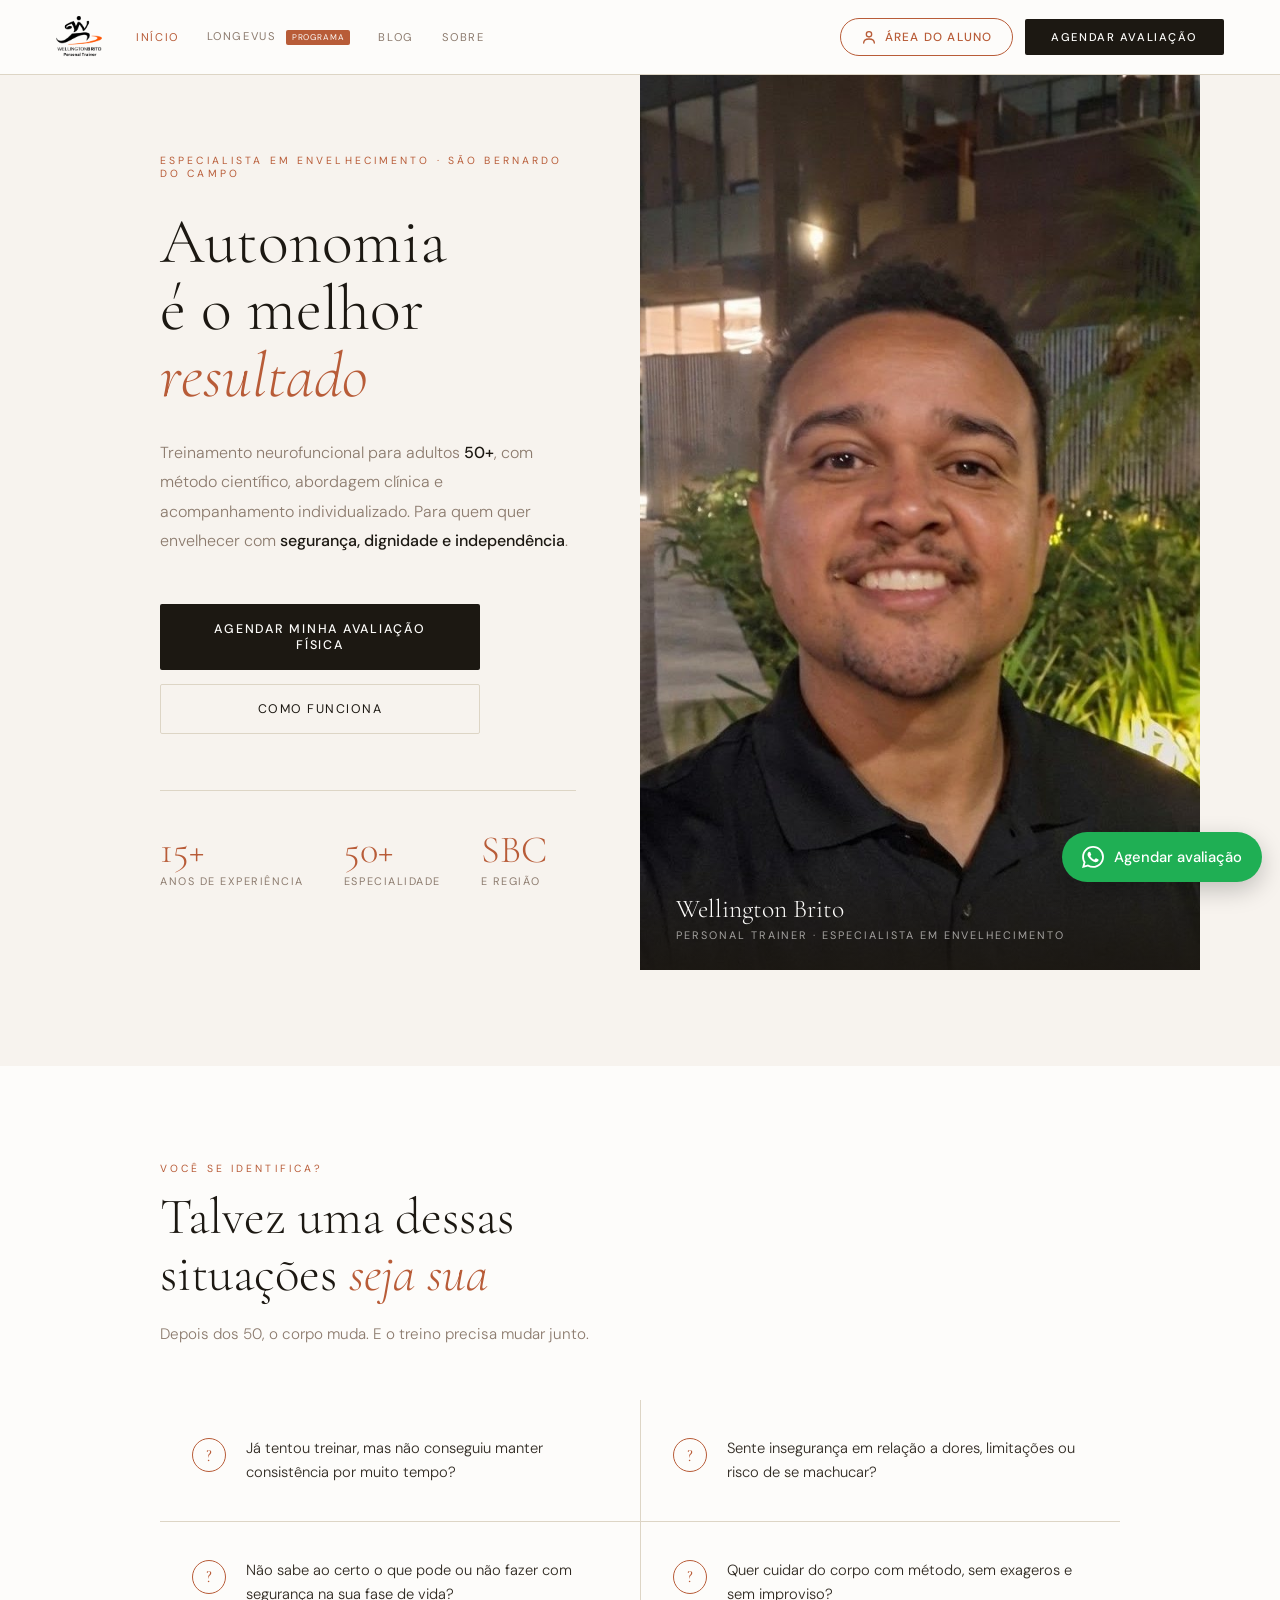
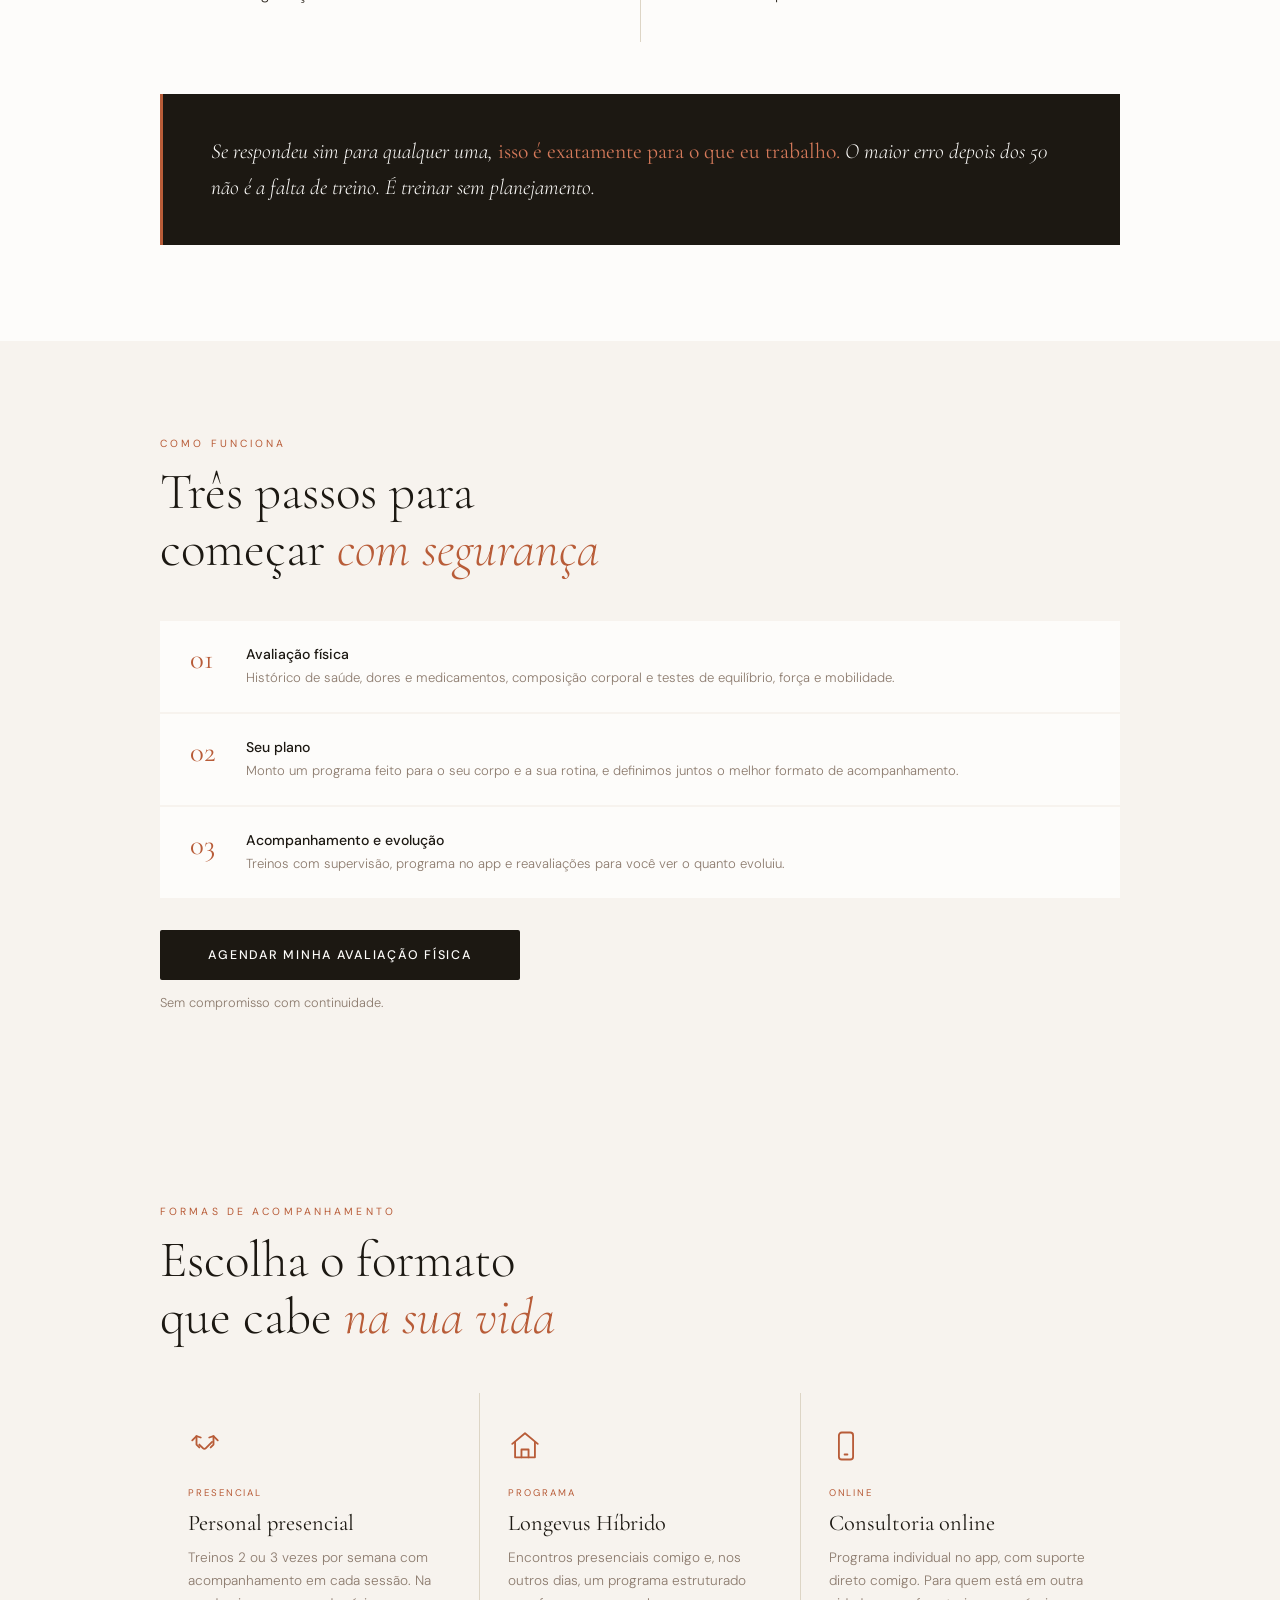
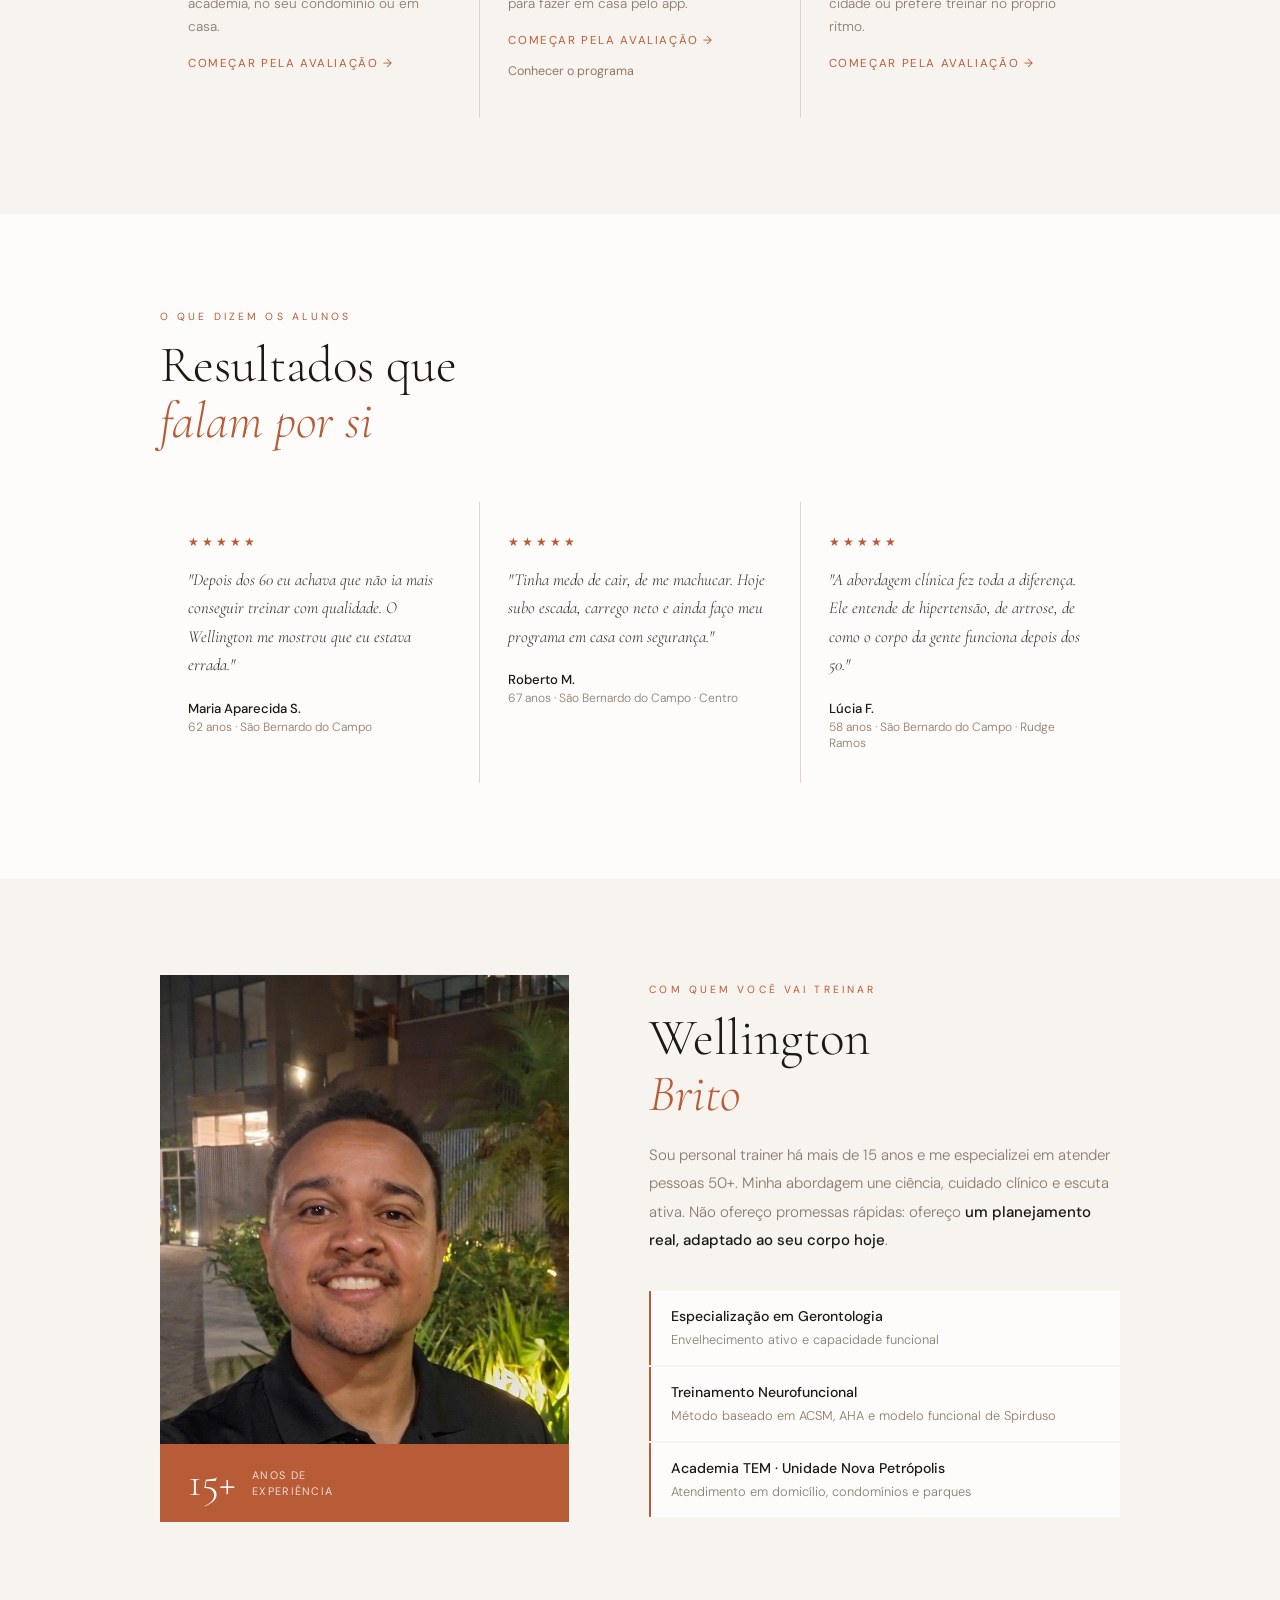
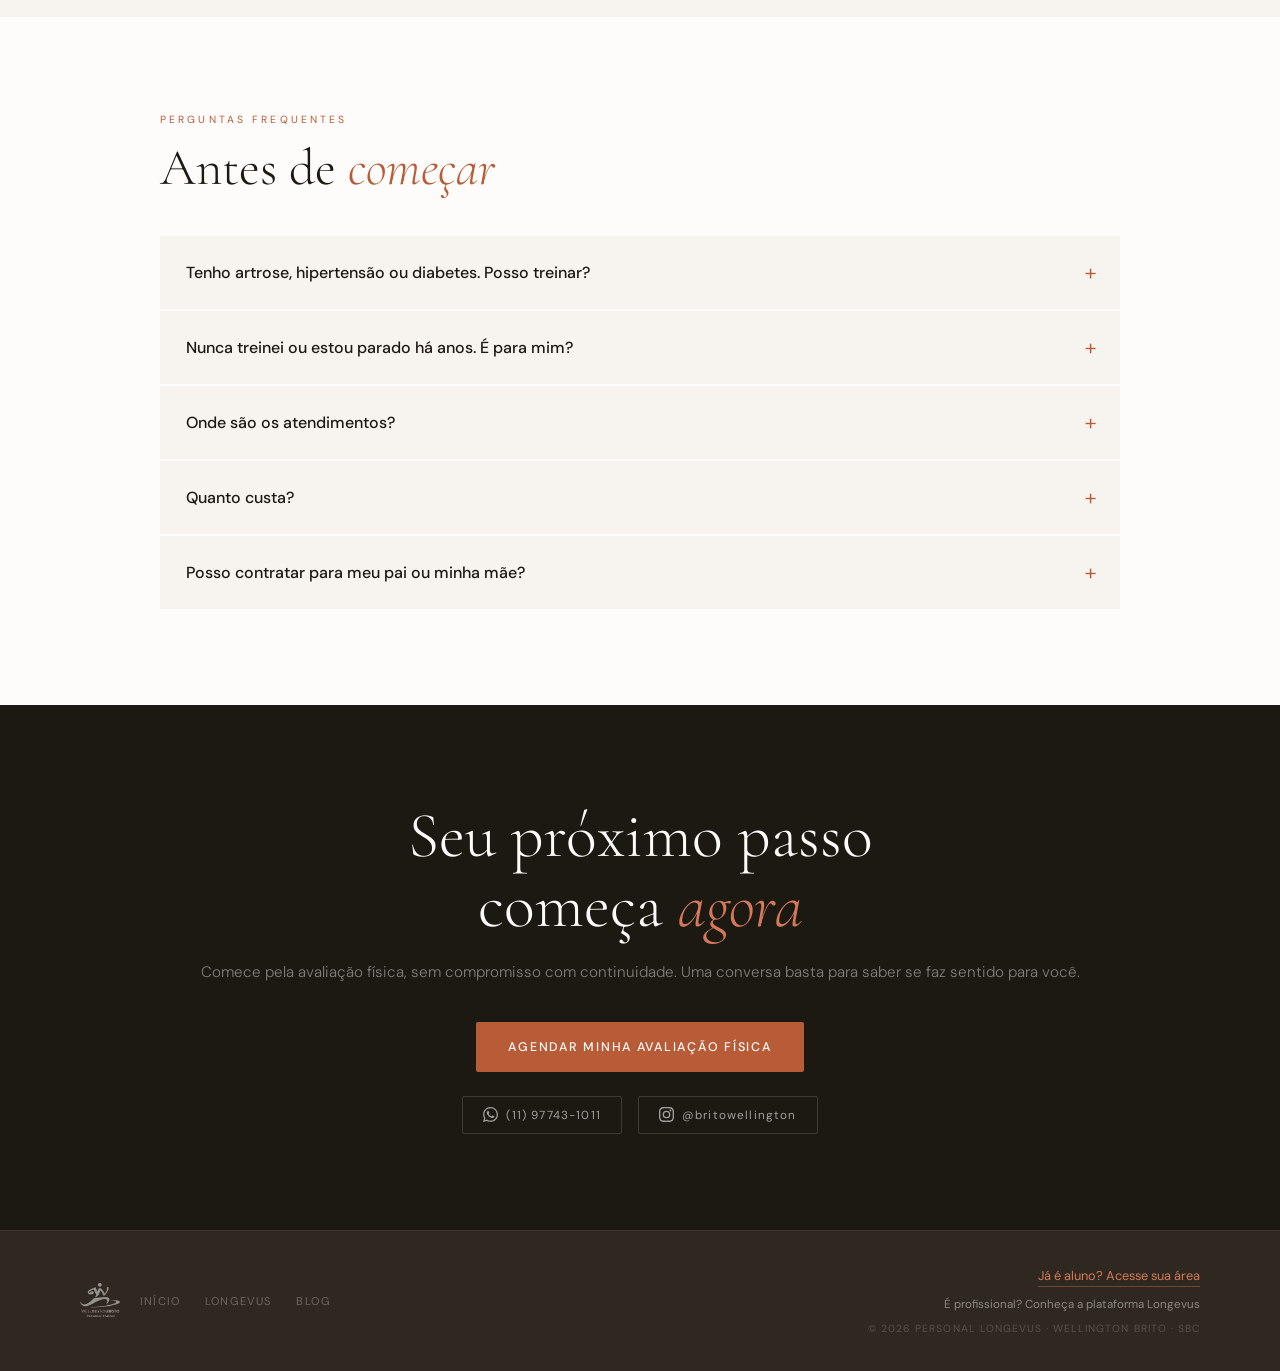
==== commit 4c4f6a1c: "Add files via upload" ====
--- a/index.html
+++ b/index.html
@@ -445,8 +445,9 @@
     .hero-stats { flex-wrap: nowrap !important; gap: 18px !important; margin-top: 40px; padding-top: 28px; }
     .stat-num { font-size: 1.9rem; }
     .stat-label { font-size: 0.6rem; letter-spacing: 0.1em; }
-    .about-img { aspect-ratio: 1/1; }
-    .about-img img { object-position: center 35% !important; }
+    .about-img { aspect-ratio: 4/5; }
+    .about-img img { object-position: center 30% !important; }
+    .about-badge { position: static; }
     section { padding: 52px 24px; }
     .q-grid { margin: 32px 0; }
     .q-item { padding: 20px 16px; }
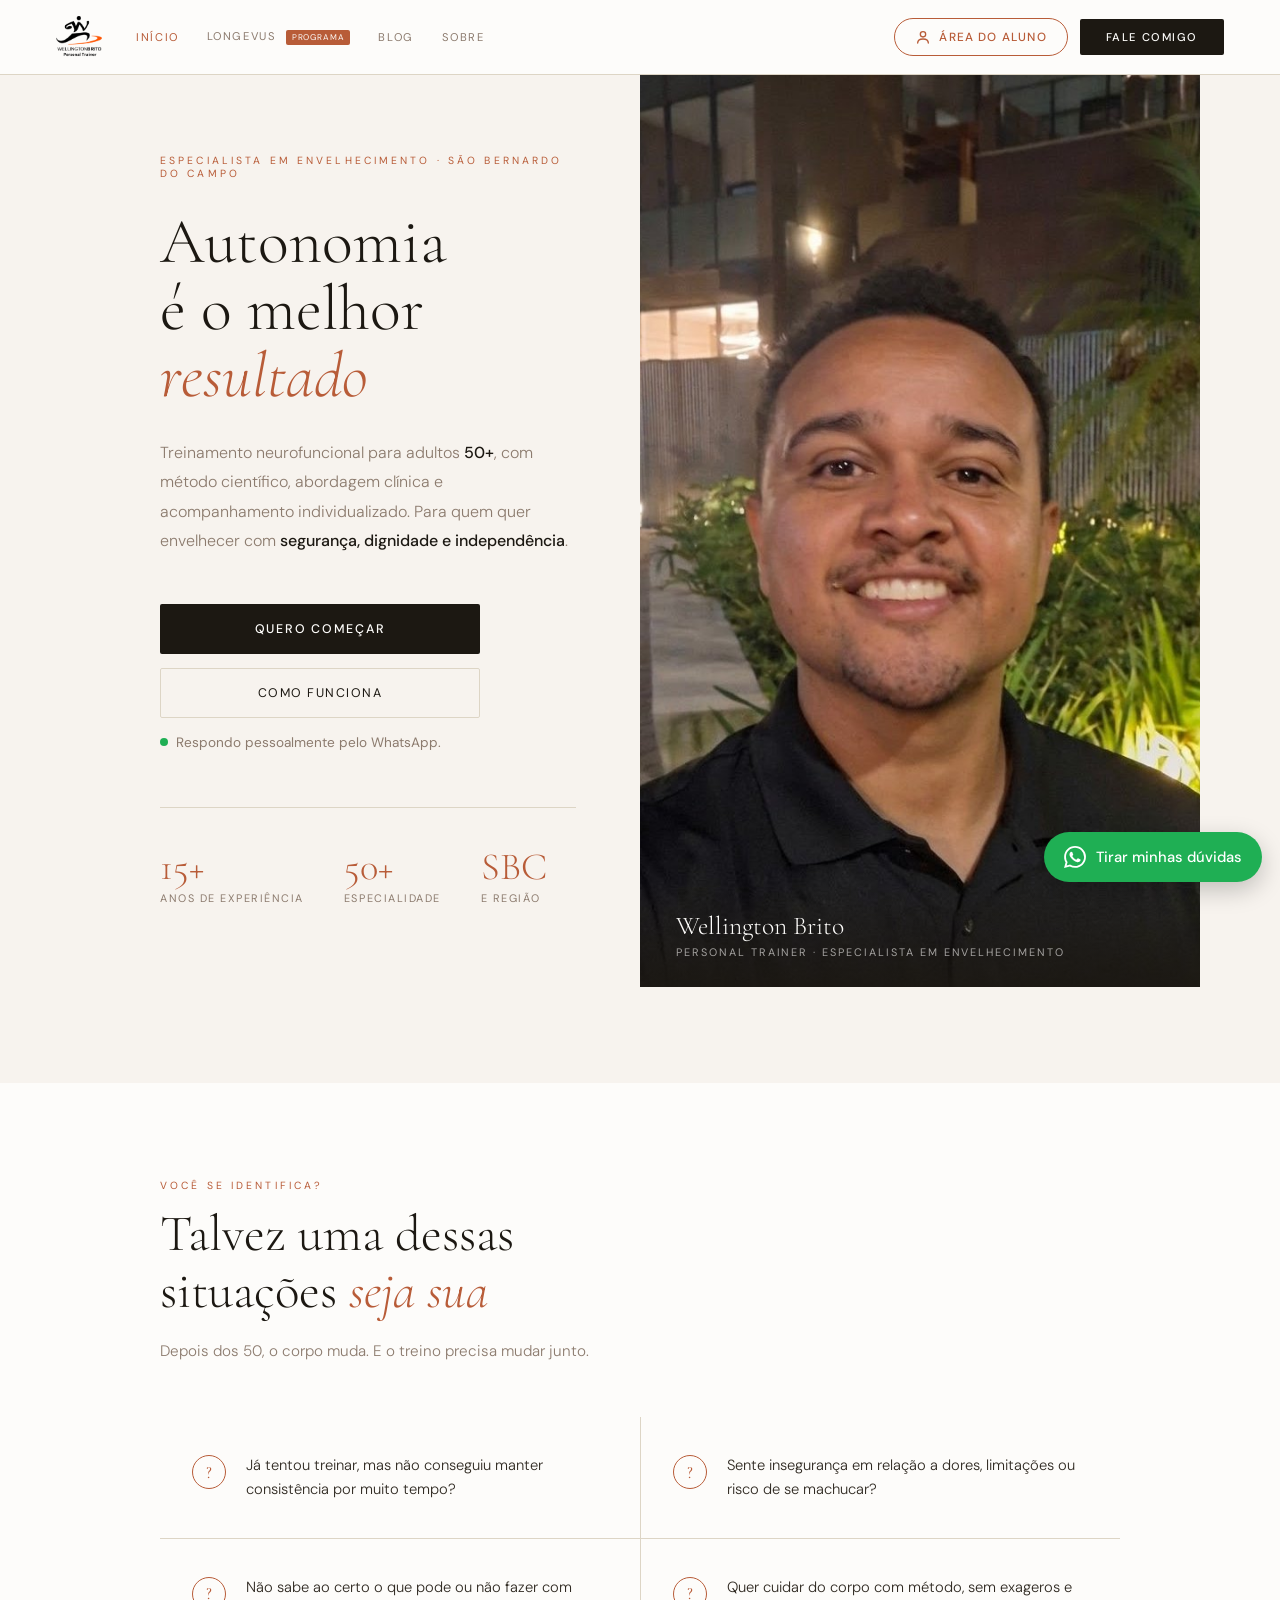
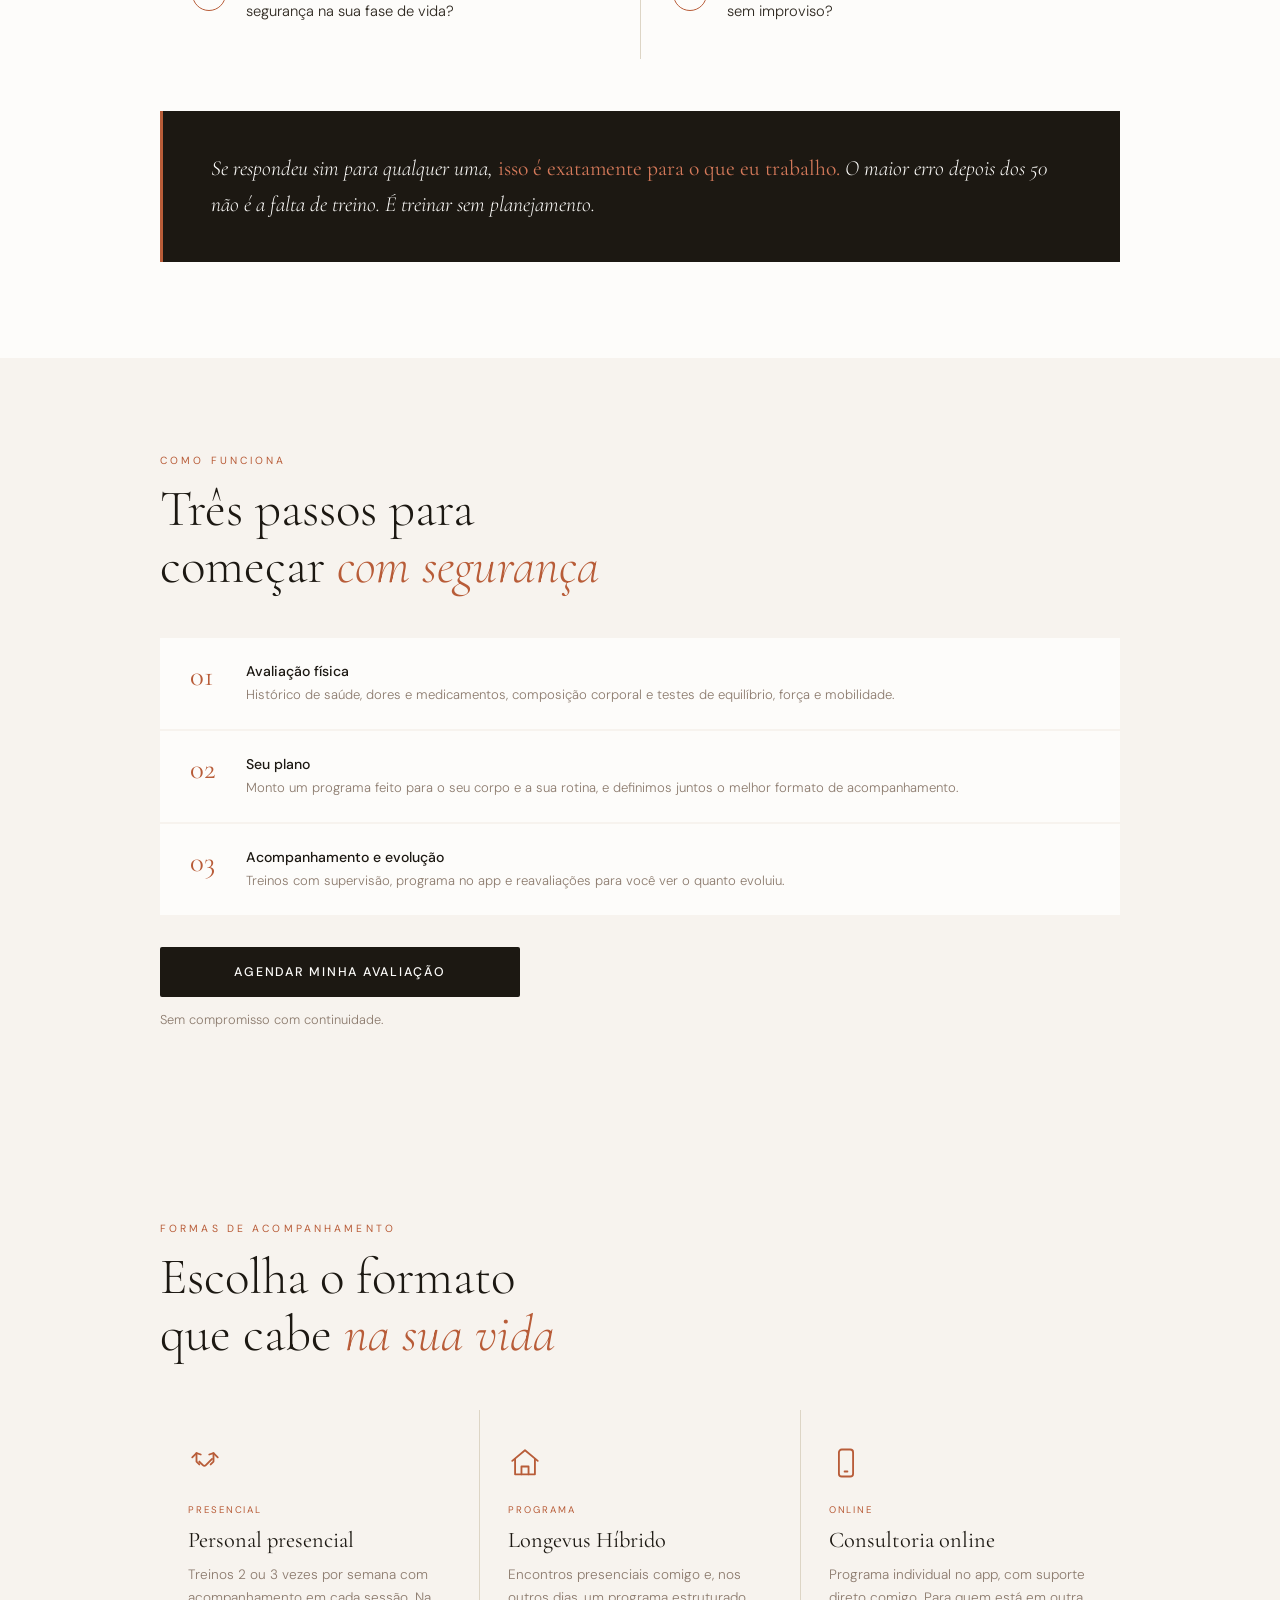
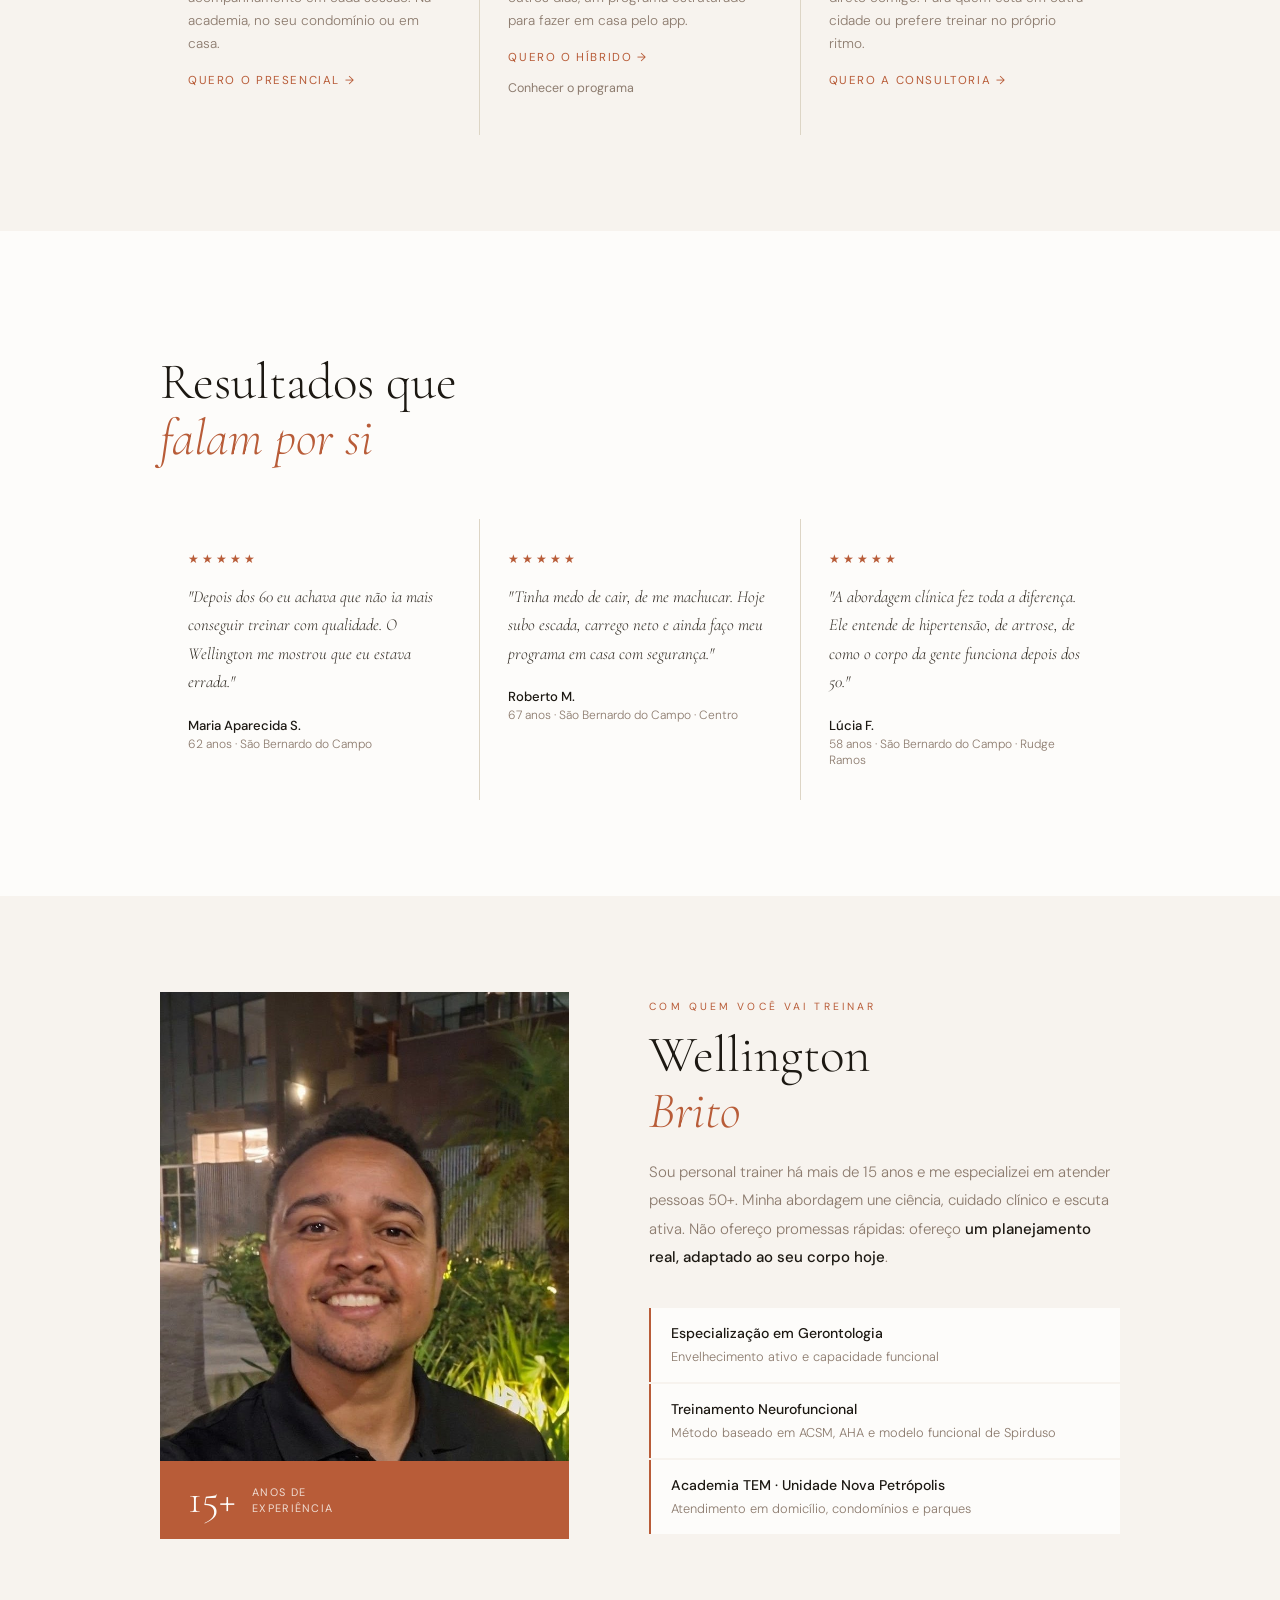
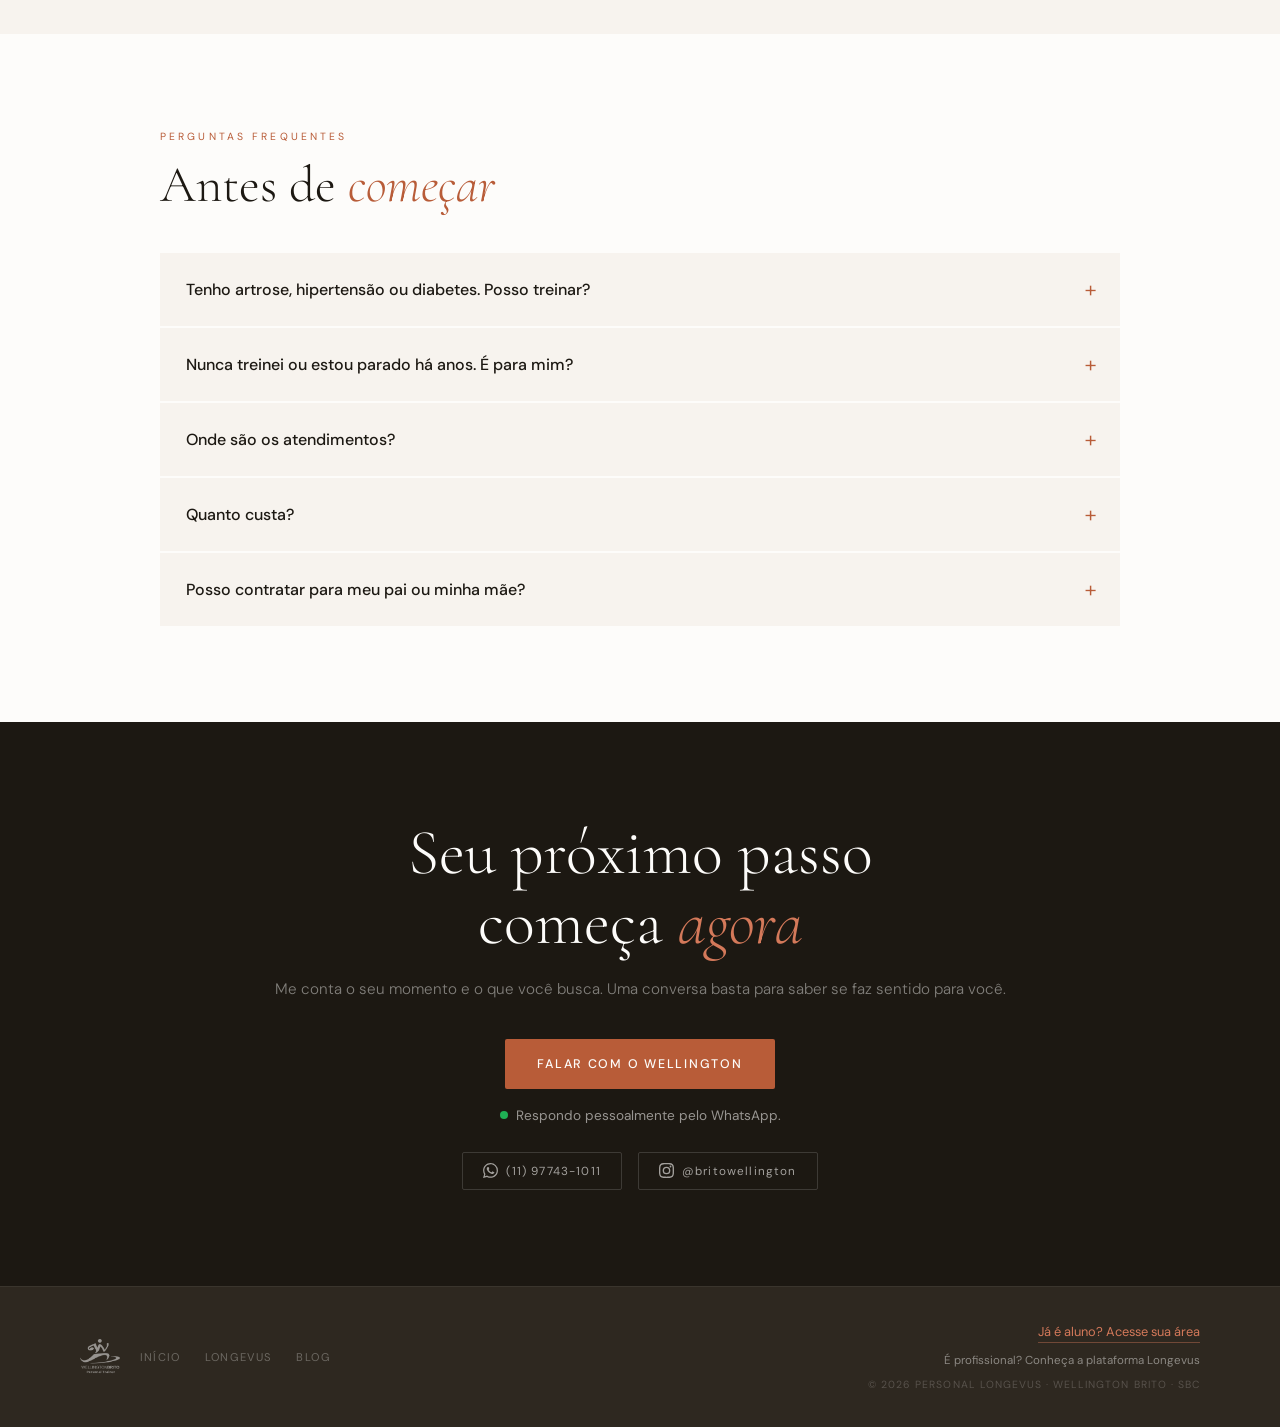
==== commit 8bb0a9a7: "Add files via upload" ====
--- a/index.html
+++ b/index.html
@@ -439,6 +439,9 @@
   .faq summary::after { content: '+'; color: var(--rust); font-size: 1.4rem; font-weight: 300; flex-shrink: 0; }
   .faq details[open] summary::after { content: '−'; }
   .faq .a { padding: 0 0 22px; font-size: 0.95rem; font-weight: 300; color: var(--muted); line-height: 1.8; }
+  .reply-note { margin-top: 16px; font-size: 0.85rem; color: var(--muted); display: flex; align-items: center; gap: 8px; }
+  .reply-note::before { content: ''; width: 8px; height: 8px; border-radius: 50%; background: #1FAF54; flex-shrink: 0; }
+  .reply-note-dark { justify-content: center; color: rgba(253,252,250,0.55); margin: 18px 0 28px; }
   .wa-float { position: fixed; right: 18px; bottom: 18px; z-index: 90; display: inline-flex; align-items: center; gap: 10px; background: #1FAF54; color: #fff; text-decoration: none; font-size: 0.92rem; font-weight: 500; padding: 14px 20px; border-radius: 99px; box-shadow: 0 8px 24px rgba(0,0,0,0.22); }
   .wa-float:hover { background: #179446; }
   @media (max-width: 900px) {
@@ -666,12 +669,12 @@
       <a href="#" class="nav-link" onclick="showPage('longevus'); return false;">Longevus <span class="nav-link-badge">Programa</span></a>
       <a href="#" class="nav-link" onclick="showPage('blog'); return false;">Blog</a>
       <a href="#" class="nav-link" onclick="showPage('home'); scrollToId('sobre'); return false;">Sobre</a>
-      <a href="https://wa.me/5511977431011?text=Olá%2C%20Wellington%21%20Vim%20pelo%20site%20e%20quero%20agendar%20minha%20avaliação%20física." target="_blank" class="nav-link only-mobile">Agendar avaliação</a>
+      <a href="https://wa.me/5511977431011?text=Olá%2C%20Wellington%21%20Vim%20pelo%20site%20e%20tenho%20uma%20dúvida." target="_blank" class="nav-link only-mobile">Fale comigo</a>
     </nav>
   </div>
   <div style="display:flex;align-items:center;gap:12px;">
     <a href="https://britowellington.github.io/app.longevus/aluno.html?origem=site" class="nav-aluno"><svg viewBox="0 0 24 24" fill="none" stroke="currentColor" stroke-width="2" stroke-linecap="round" stroke-linejoin="round"><circle cx="12" cy="8" r="4"/><path d="M4 21c0-4 4-6 8-6s8 2 8 6"/></svg><span>Área do aluno</span></a>
-    <a href="https://wa.me/5511977431011?text=Olá%2C%20Wellington%21%20Vim%20pelo%20site%20e%20quero%20agendar%20minha%20avaliação%20física." target="_blank" class="nav-cta">Agendar avaliação</a>
+    <a href="https://wa.me/5511977431011?text=Olá%2C%20Wellington%21%20Vim%20pelo%20site%20e%20tenho%20uma%20dúvida." target="_blank" class="nav-cta">Fale comigo</a>
     <div class="mobile-menu-btn" onclick="toggleMenu()">
       <span></span><span></span><span></span>
     </div>
@@ -691,9 +694,10 @@
       Treinamento neurofuncional para adultos <strong>50+</strong>, com método científico, abordagem clínica e acompanhamento individualizado. Para quem quer envelhecer com <strong>segurança, dignidade e independência</strong>.
     </p>
     <div class="hero-actions">
-      <a href="https://wa.me/5511977431011?text=Olá%2C%20Wellington%21%20Vim%20pelo%20site%20e%20quero%20agendar%20minha%20avaliação%20física." target="_blank" class="btn-primary">Agendar minha avaliação física</a>
+      <a href="https://wa.me/5511977431011?text=Olá%2C%20Wellington%21%20Vim%20pelo%20site%20e%20quero%20começar%20a%20treinar%20com%20você." target="_blank" class="btn-primary">Quero começar</a>
       <a href="#" onclick="scrollToId('como-funciona'); return false;" class="btn-secondary">Como funciona</a>
     </div>
+    <p class="reply-note">Respondo pessoalmente pelo WhatsApp.</p>
     <div class="hero-stats">
       <div><span class="stat-num">15+</span><span class="stat-label">Anos de experiência</span></div>
       <div><span class="stat-num">50+</span><span class="stat-label">Especialidade</span></div>
@@ -738,7 +742,7 @@
       <div class="step"><div class="step-num">02</div><div><strong>Seu plano</strong><p>Monto um programa feito para o seu corpo e a sua rotina, e definimos juntos o melhor formato de acompanhamento.</p></div></div>
       <div class="step"><div class="step-num">03</div><div><strong>Acompanhamento e evolução</strong><p>Treinos com supervisão, programa no app e reavaliações para você ver o quanto evoluiu.</p></div></div>
     </div>
-    <div class="reveal" style="margin-top:32px;"><a href="https://wa.me/5511977431011?text=Olá%2C%20Wellington%21%20Vim%20pelo%20site%20e%20quero%20agendar%20minha%20avaliação%20física." target="_blank" class="btn-primary" style="display:inline-block;max-width:360px;width:100%;">Agendar minha avaliação física</a>
+    <div class="reveal" style="margin-top:32px;"><a href="https://wa.me/5511977431011?text=Olá%2C%20Wellington%21%20Vim%20pelo%20site%20e%20quero%20agendar%20minha%20avaliação%20física." target="_blank" class="btn-primary" style="display:inline-block;max-width:360px;width:100%;">Agendar minha avaliação</a>
     <p class="price-note" style="color:var(--muted);margin-top:12px;">Sem compromisso com continuidade.</p></div>
   </div>
 </section>
@@ -754,14 +758,14 @@
         <span class="srv-tag">Presencial</span>
         <h3>Personal presencial</h3>
         <p>Treinos 2 ou 3 vezes por semana com acompanhamento em cada sessão. Na academia, no seu condomínio ou em casa.</p>
-        <a href="https://wa.me/5511977431011?text=Olá%2C%20Wellington%21%20Vim%20pelo%20site%20e%20quero%20agendar%20minha%20avaliação%20física.%20Tenho%20interesse%20no%20personal%20presencial." target="_blank" class="srv-link">Começar pela avaliação →</a>
+        <a href="https://wa.me/5511977431011?text=Olá%2C%20Wellington%21%20Vim%20pelo%20site%20e%20tenho%20interesse%20no%20personal%20presencial." target="_blank" class="srv-link">Quero o presencial →</a>
       </div>
       <div class="srv-card">
         <span class="srv-icon"><svg viewBox="0 0 24 24" fill="none" stroke="currentColor" stroke-width="1.3" stroke-linecap="round" stroke-linejoin="round"><path d="M3 10.5L12 3l9 7.5"/><path d="M5 9.5V20h14V9.5"/><path d="M9.5 20v-5.5h5V20"/></svg></span>
         <span class="srv-tag">Programa</span>
         <h3>Longevus Híbrido</h3>
         <p>Encontros presenciais comigo e, nos outros dias, um programa estruturado para fazer em casa pelo app.</p>
-        <a href="https://wa.me/5511977431011?text=Olá%2C%20Wellington%21%20Vim%20pelo%20site%20e%20quero%20agendar%20minha%20avaliação%20física.%20Tenho%20interesse%20no%20Longevus%20Híbrido." target="_blank" class="srv-link">Começar pela avaliação →</a>
+        <a href="https://wa.me/5511977431011?text=Olá%2C%20Wellington%21%20Vim%20pelo%20site%20e%20tenho%20interesse%20no%20Longevus%20Híbrido." target="_blank" class="srv-link">Quero o Híbrido →</a>
         <a href="#" onclick="showPage('longevus'); return false;" class="srv-gift">Conhecer o programa</a>
       </div>
       <div class="srv-card">
@@ -769,7 +773,7 @@
         <span class="srv-tag">Online</span>
         <h3>Consultoria online</h3>
         <p>Programa individual no app, com suporte direto comigo. Para quem está em outra cidade ou prefere treinar no próprio ritmo.</p>
-        <a href="https://wa.me/5511977431011?text=Olá%2C%20Wellington%21%20Vim%20pelo%20site%20e%20quero%20agendar%20minha%20avaliação%20física.%20Tenho%20interesse%20no%20consultoria%20online." target="_blank" class="srv-link">Começar pela avaliação →</a>
+        <a href="https://wa.me/5511977431011?text=Olá%2C%20Wellington%21%20Vim%20pelo%20site%20e%20tenho%20interesse%20na%20consultoria%20online." target="_blank" class="srv-link">Quero a consultoria →</a>
       </div>
     </div>
   </div>
@@ -848,8 +852,9 @@
 <!-- FINAL CTA -->
 <section class="final-cta">
   <h2 class="final-cta-title reveal">Seu próximo passo<br>começa <em>agora</em></h2>
-  <p class="final-cta-sub reveal">Comece pela avaliação física, sem compromisso com continuidade. Uma conversa basta para saber se faz sentido para você.</p>
-  <a href="https://wa.me/5511977431011?text=Olá%2C%20Wellington%21%20Vim%20pelo%20site%20e%20quero%20agendar%20minha%20avaliação%20física." target="_blank" class="btn-primary reveal">Agendar minha avaliação física</a>
+  <p class="final-cta-sub reveal">Me conta o seu momento e o que você busca. Uma conversa basta para saber se faz sentido para você.</p>
+  <a href="https://wa.me/5511977431011?text=Olá%2C%20Wellington%21%20Vim%20pelo%20site%20e%20quero%20saber%20mais%20sobre%20o%20seu%20trabalho." target="_blank" class="btn-primary reveal">Falar com o Wellington</a>
+  <p class="reply-note reply-note-dark">Respondo pessoalmente pelo WhatsApp.</p>
   <div class="whatsapp-row reveal">
     <a href="https://wa.me/5511977431011" target="_blank" class="wbtn">
       <svg width="15" height="15" fill="currentColor" viewBox="0 0 24 24"><path d="M17.472 14.382c-.297-.149-1.758-.867-2.03-.967-.273-.099-.471-.148-.67.15-.197.297-.767.966-.94 1.164-.173.199-.347.223-.644.075-.297-.15-1.255-.463-2.39-1.475-.883-.788-1.48-1.761-1.653-2.059-.173-.297-.018-.458.13-.606.134-.133.298-.347.446-.52.149-.174.198-.298.298-.497.099-.198.05-.371-.025-.52-.075-.149-.669-1.612-.916-2.207-.242-.579-.487-.5-.669-.51-.173-.008-.371-.01-.57-.01-.198 0-.52.074-.792.372-.272.297-1.04 1.016-1.04 2.479 0 1.462 1.065 2.875 1.213 3.074.149.198 2.096 3.2 5.077 4.487.709.306 1.262.489 1.694.625.712.227 1.36.195 1.871.118.571-.085 1.758-.719 2.006-1.413.248-.694.248-1.289.173-1.413-.074-.124-.272-.198-.57-.347m-5.421 7.403h-.004a9.87 9.87 0 01-5.031-1.378l-.361-.214-3.741.982.998-3.648-.235-.374a9.86 9.86 0 01-1.51-5.26c.001-5.45 4.436-9.884 9.888-9.884 2.64 0 5.122 1.03 6.988 2.898a9.825 9.825 0 012.893 6.994c-.003 5.45-4.437 9.884-9.885 9.884m8.413-18.297A11.815 11.815 0 0012.05 0C5.495 0 .16 5.335.157 11.892c0 2.096.547 4.142 1.588 5.945L.057 24l6.305-1.654a11.882 11.882 0 005.683 1.448h.005c6.554 0 11.89-5.335 11.893-11.893a11.821 11.821 0 00-3.48-8.413z"/></svg>
@@ -1711,6 +1716,6 @@
 var hash = location.hash.replace('#', '');
 if (hash && (['home','longevus','blog'].includes(hash) || document.getElementById('page-' + hash))) showPage(hash);
 </script>
-<a href="https://wa.me/5511977431011?text=Olá%2C%20Wellington%21%20Vim%20pelo%20site%20e%20quero%20agendar%20minha%20avaliação%20física." target="_blank" class="wa-float" aria-label="Agendar avaliação pelo WhatsApp"><svg width="22" height="22" fill="currentColor" viewBox="0 0 24 24"><path d="M17.472 14.382c-.297-.149-1.758-.867-2.03-.967-.273-.099-.471-.148-.67.15-.197.297-.767.966-.94 1.164-.173.199-.347.223-.644.075-.297-.15-1.255-.463-2.39-1.475-.883-.788-1.48-1.761-1.653-2.059-.173-.297-.018-.458.13-.606.134-.133.298-.347.446-.52.149-.174.198-.298.298-.497.099-.198.05-.371-.025-.52-.075-.149-.669-1.612-.916-2.207-.242-.579-.487-.5-.669-.51-.173-.008-.371-.01-.57-.01-.198 0-.52.074-.792.372-.272.297-1.04 1.016-1.04 2.479 0 1.462 1.065 2.875 1.213 3.074.149.198 2.096 3.2 5.077 4.487.709.306 1.262.489 1.694.625.712.227 1.36.195 1.871.118.571-.085 1.758-.719 2.006-1.413.248-.694.248-1.289.173-1.413-.074-.124-.272-.198-.57-.347m-5.421 7.403h-.004a9.87 9.87 0 01-5.031-1.378l-.361-.214-3.741.982.998-3.648-.235-.374a9.86 9.86 0 01-1.51-5.26c.001-5.45 4.436-9.884 9.888-9.884 2.64 0 5.122 1.03 6.988 2.898a9.825 9.825 0 012.893 6.994c-.003 5.45-4.437 9.884-9.885 9.884m8.413-18.297A11.815 11.815 0 0012.05 0C5.495 0 .16 5.335.157 11.892c0 2.096.547 4.142 1.588 5.945L.057 24l6.305-1.654a11.882 11.882 0 005.683 1.448h.005c6.554 0 11.89-5.335 11.893-11.893a11.821 11.821 0 00-3.48-8.413z"/></svg><span>Agendar avaliação</span></a>
+<a href="https://wa.me/5511977431011?text=Olá%2C%20Wellington%21%20Vim%20pelo%20site%20e%20tenho%20uma%20dúvida." target="_blank" class="wa-float" aria-label="Tirar minhas dúvidas pelo WhatsApp"><svg width="22" height="22" fill="currentColor" viewBox="0 0 24 24"><path d="M17.472 14.382c-.297-.149-1.758-.867-2.03-.967-.273-.099-.471-.148-.67.15-.197.297-.767.966-.94 1.164-.173.199-.347.223-.644.075-.297-.15-1.255-.463-2.39-1.475-.883-.788-1.48-1.761-1.653-2.059-.173-.297-.018-.458.13-.606.134-.133.298-.347.446-.52.149-.174.198-.298.298-.497.099-.198.05-.371-.025-.52-.075-.149-.669-1.612-.916-2.207-.242-.579-.487-.5-.669-.51-.173-.008-.371-.01-.57-.01-.198 0-.52.074-.792.372-.272.297-1.04 1.016-1.04 2.479 0 1.462 1.065 2.875 1.213 3.074.149.198 2.096 3.2 5.077 4.487.709.306 1.262.489 1.694.625.712.227 1.36.195 1.871.118.571-.085 1.758-.719 2.006-1.413.248-.694.248-1.289.173-1.413-.074-.124-.272-.198-.57-.347m-5.421 7.403h-.004a9.87 9.87 0 01-5.031-1.378l-.361-.214-3.741.982.998-3.648-.235-.374a9.86 9.86 0 01-1.51-5.26c.001-5.45 4.436-9.884 9.888-9.884 2.64 0 5.122 1.03 6.988 2.898a9.825 9.825 0 012.893 6.994c-.003 5.45-4.437 9.884-9.885 9.884m8.413-18.297A11.815 11.815 0 0012.05 0C5.495 0 .16 5.335.157 11.892c0 2.096.547 4.142 1.588 5.945L.057 24l6.305-1.654a11.882 11.882 0 005.683 1.448h.005c6.554 0 11.89-5.335 11.893-11.893a11.821 11.821 0 00-3.48-8.413z"/></svg><span>Tirar minhas dúvidas</span></a>
 </body>
 </html>
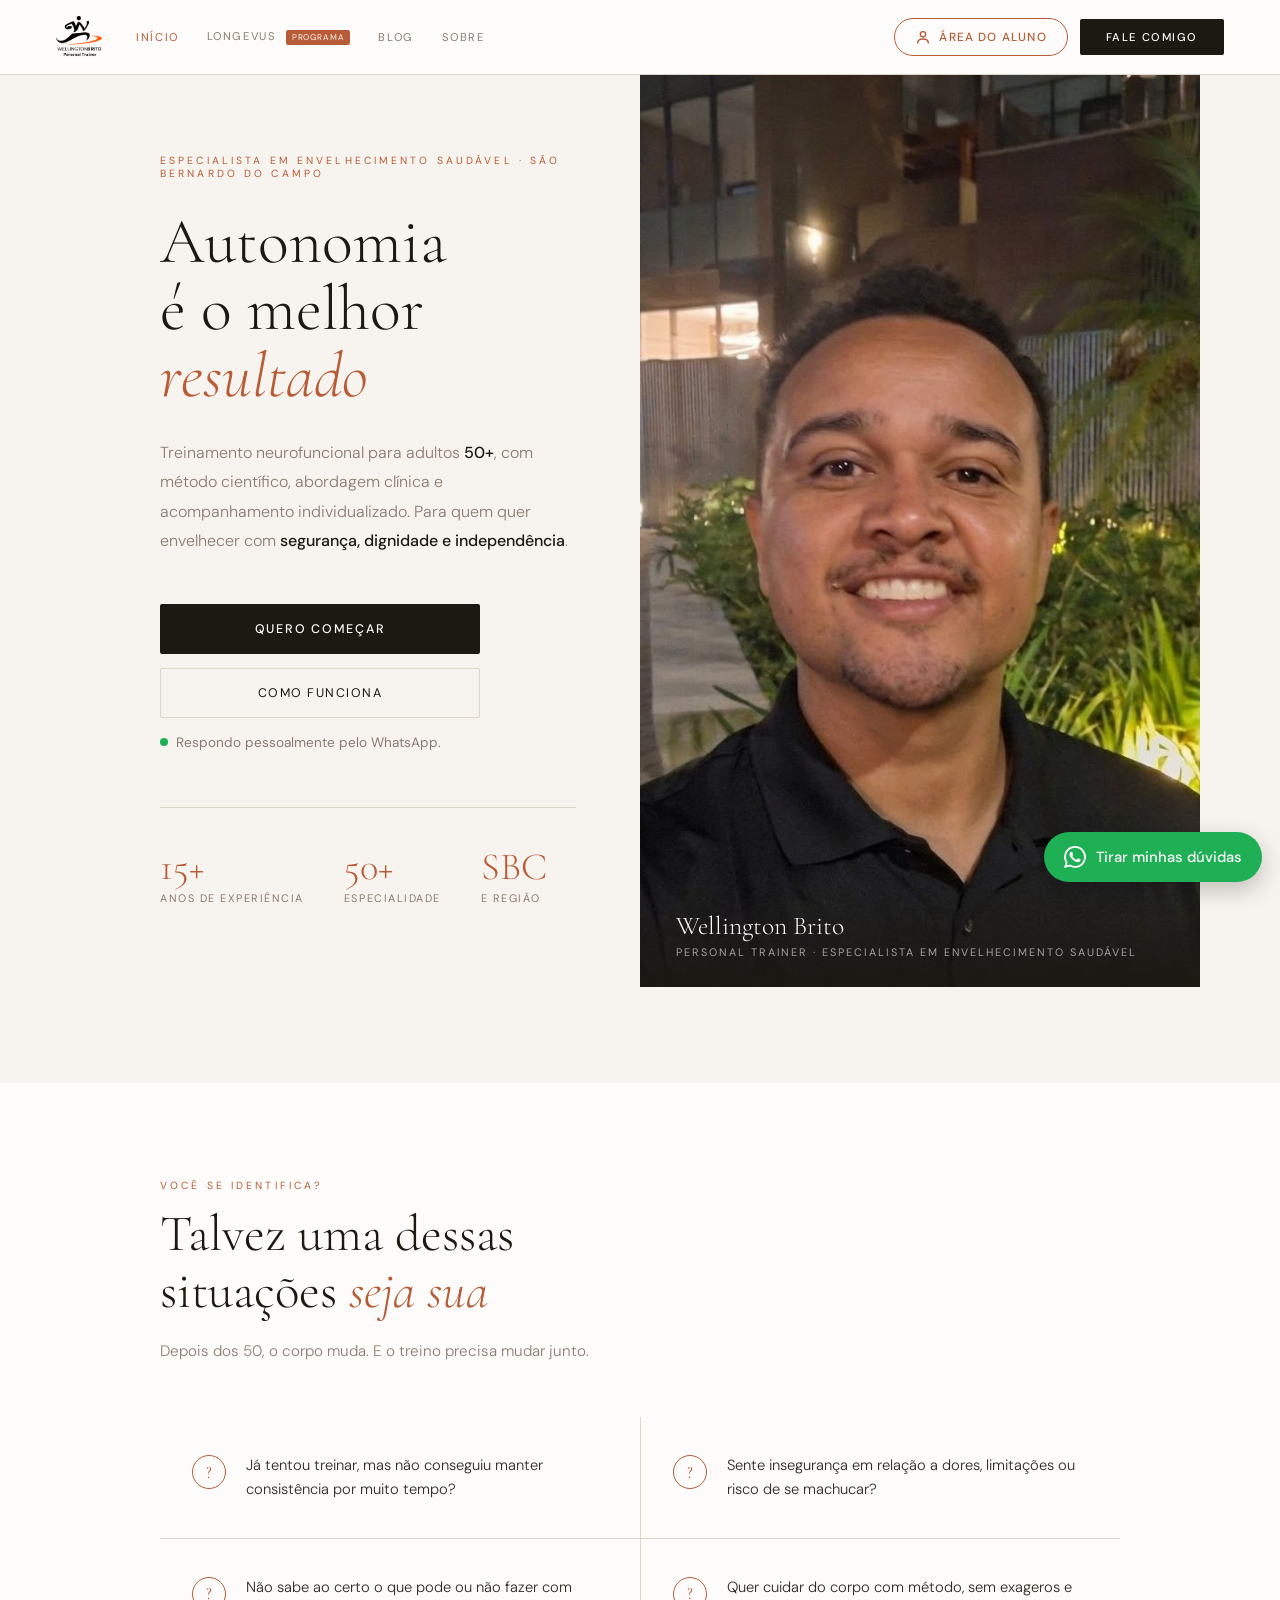
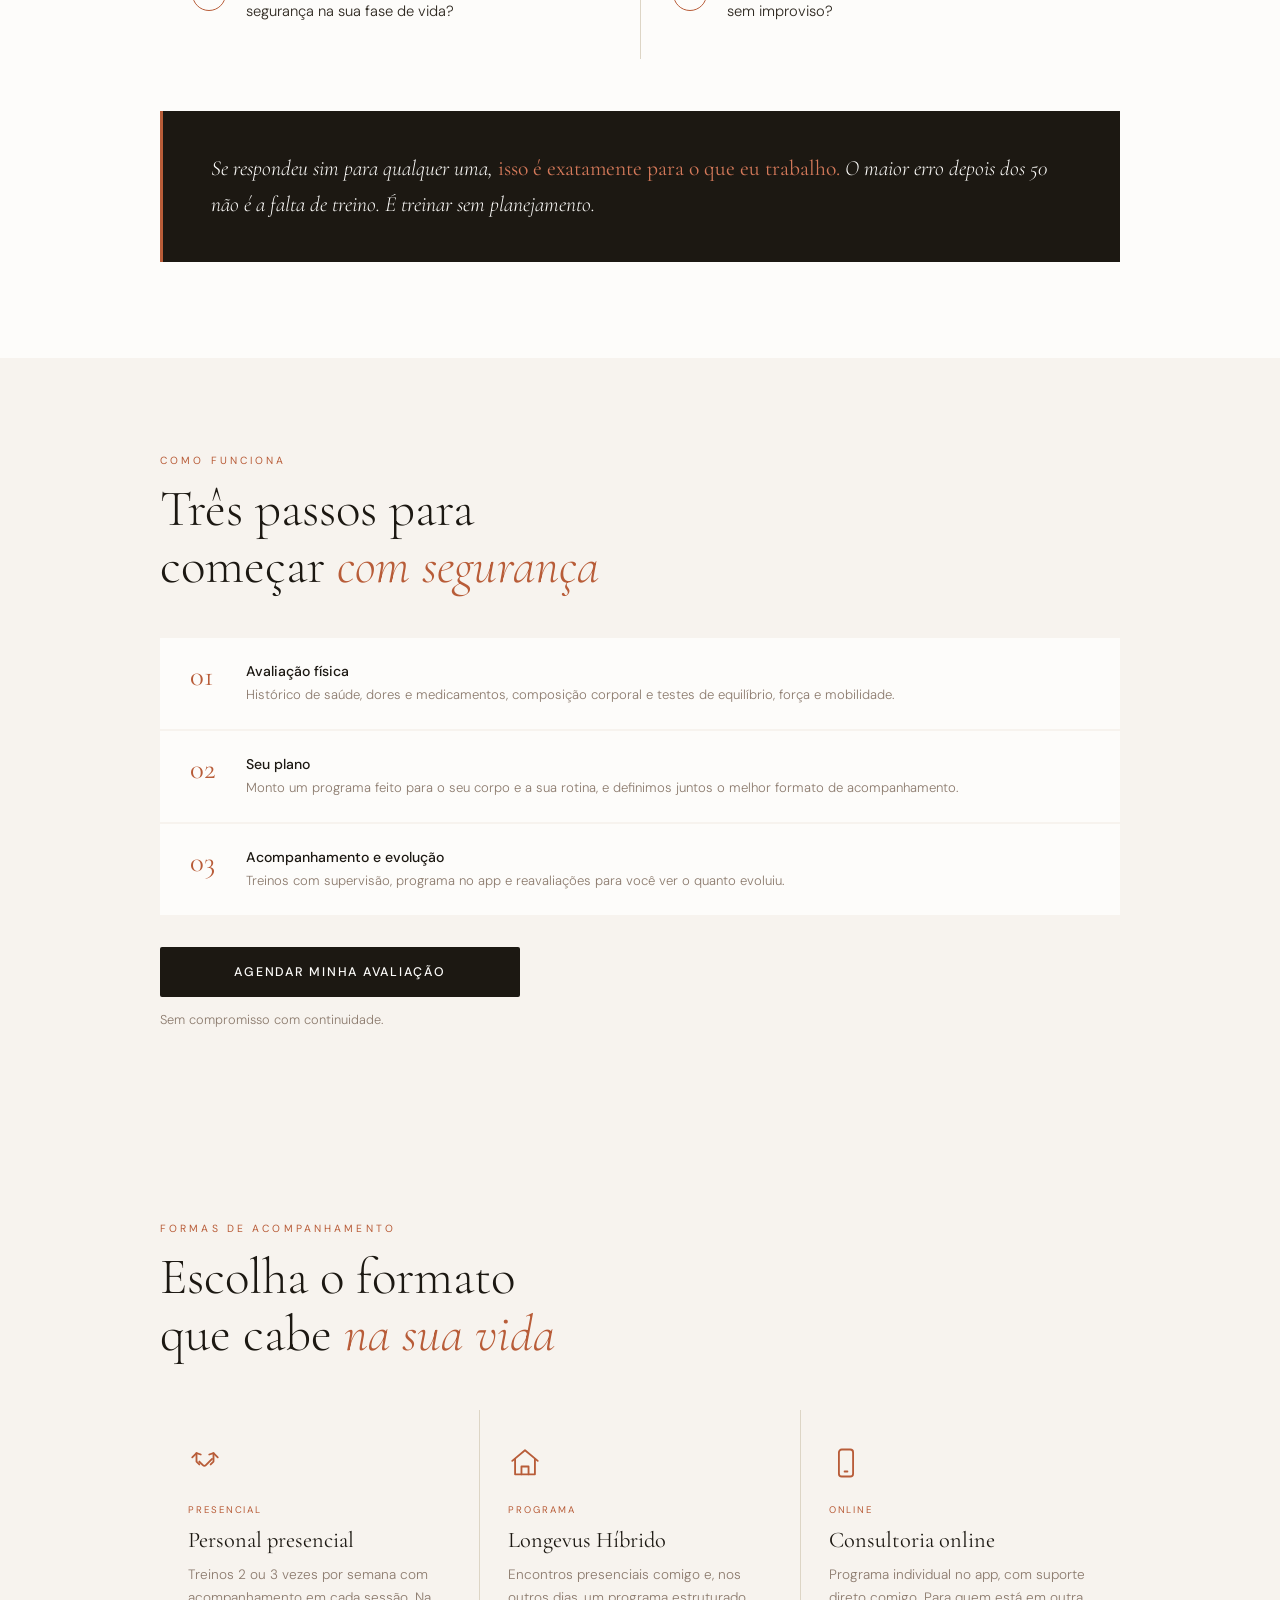
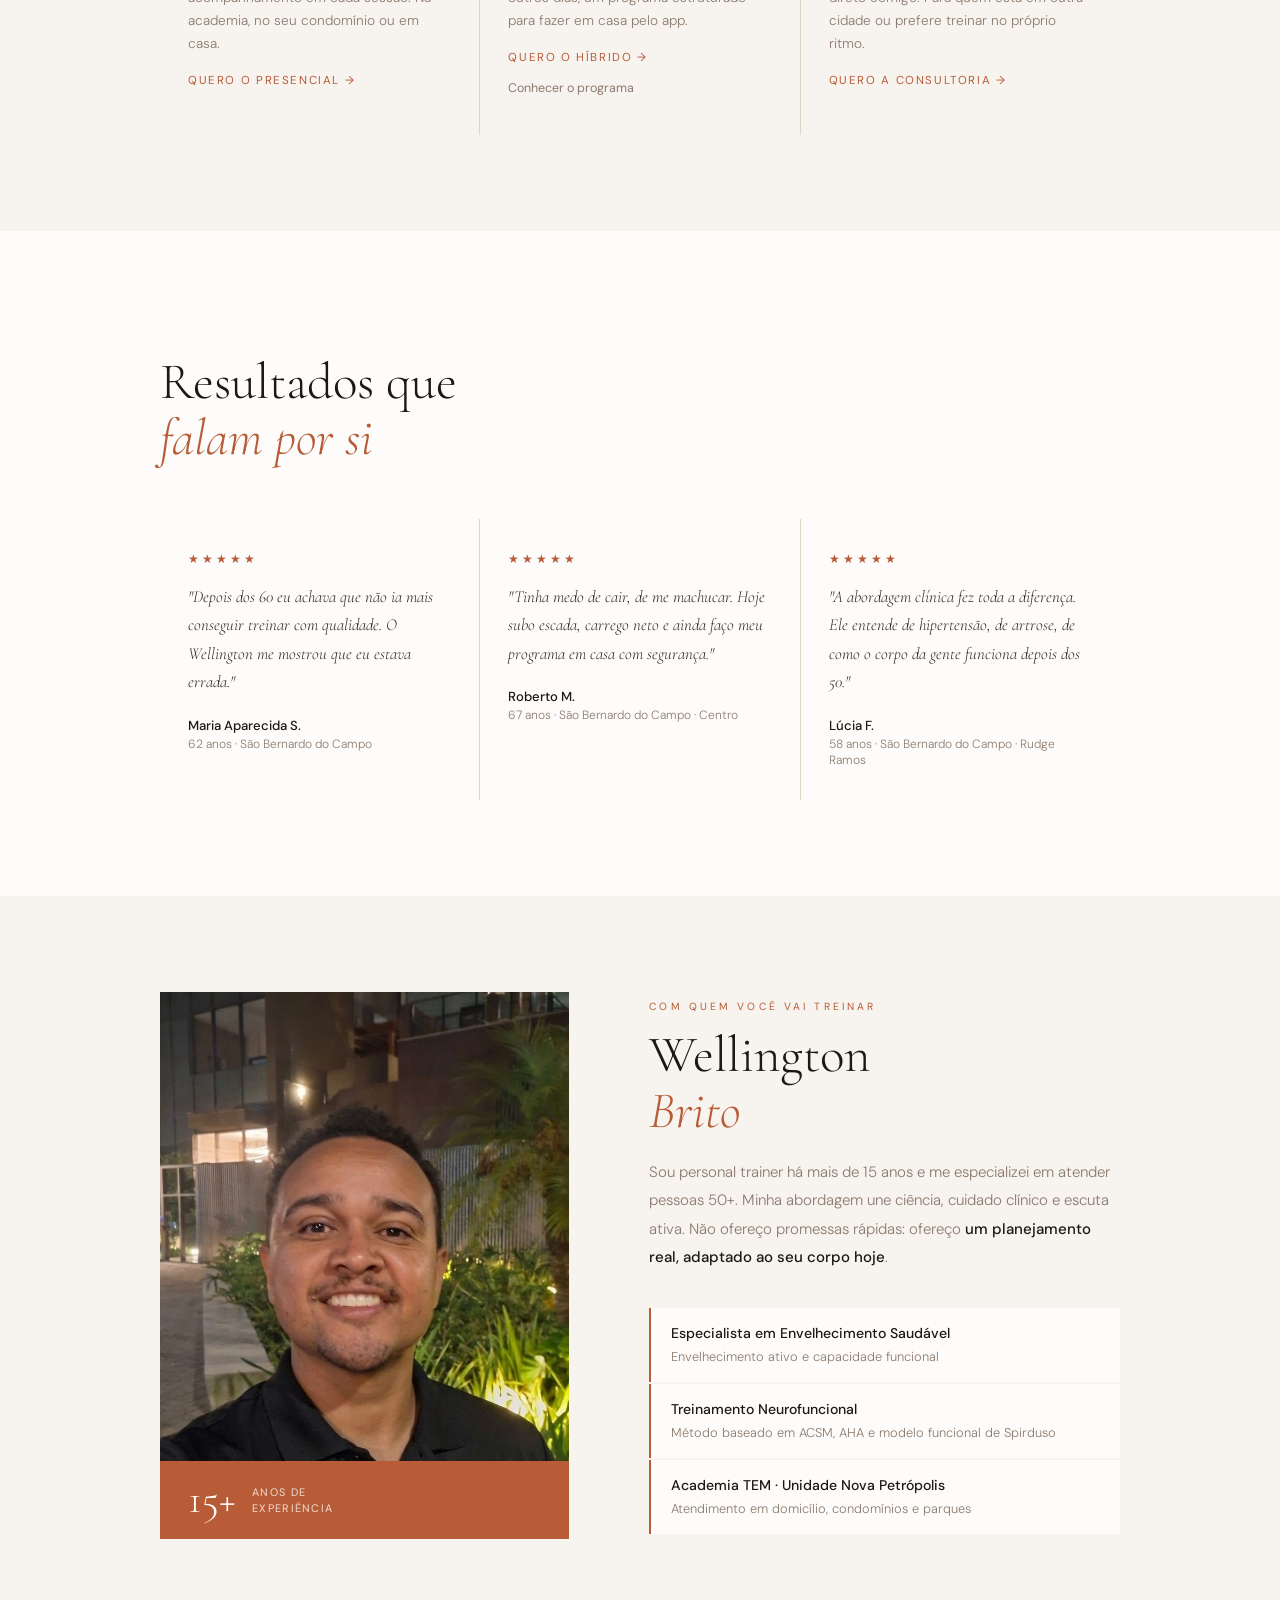
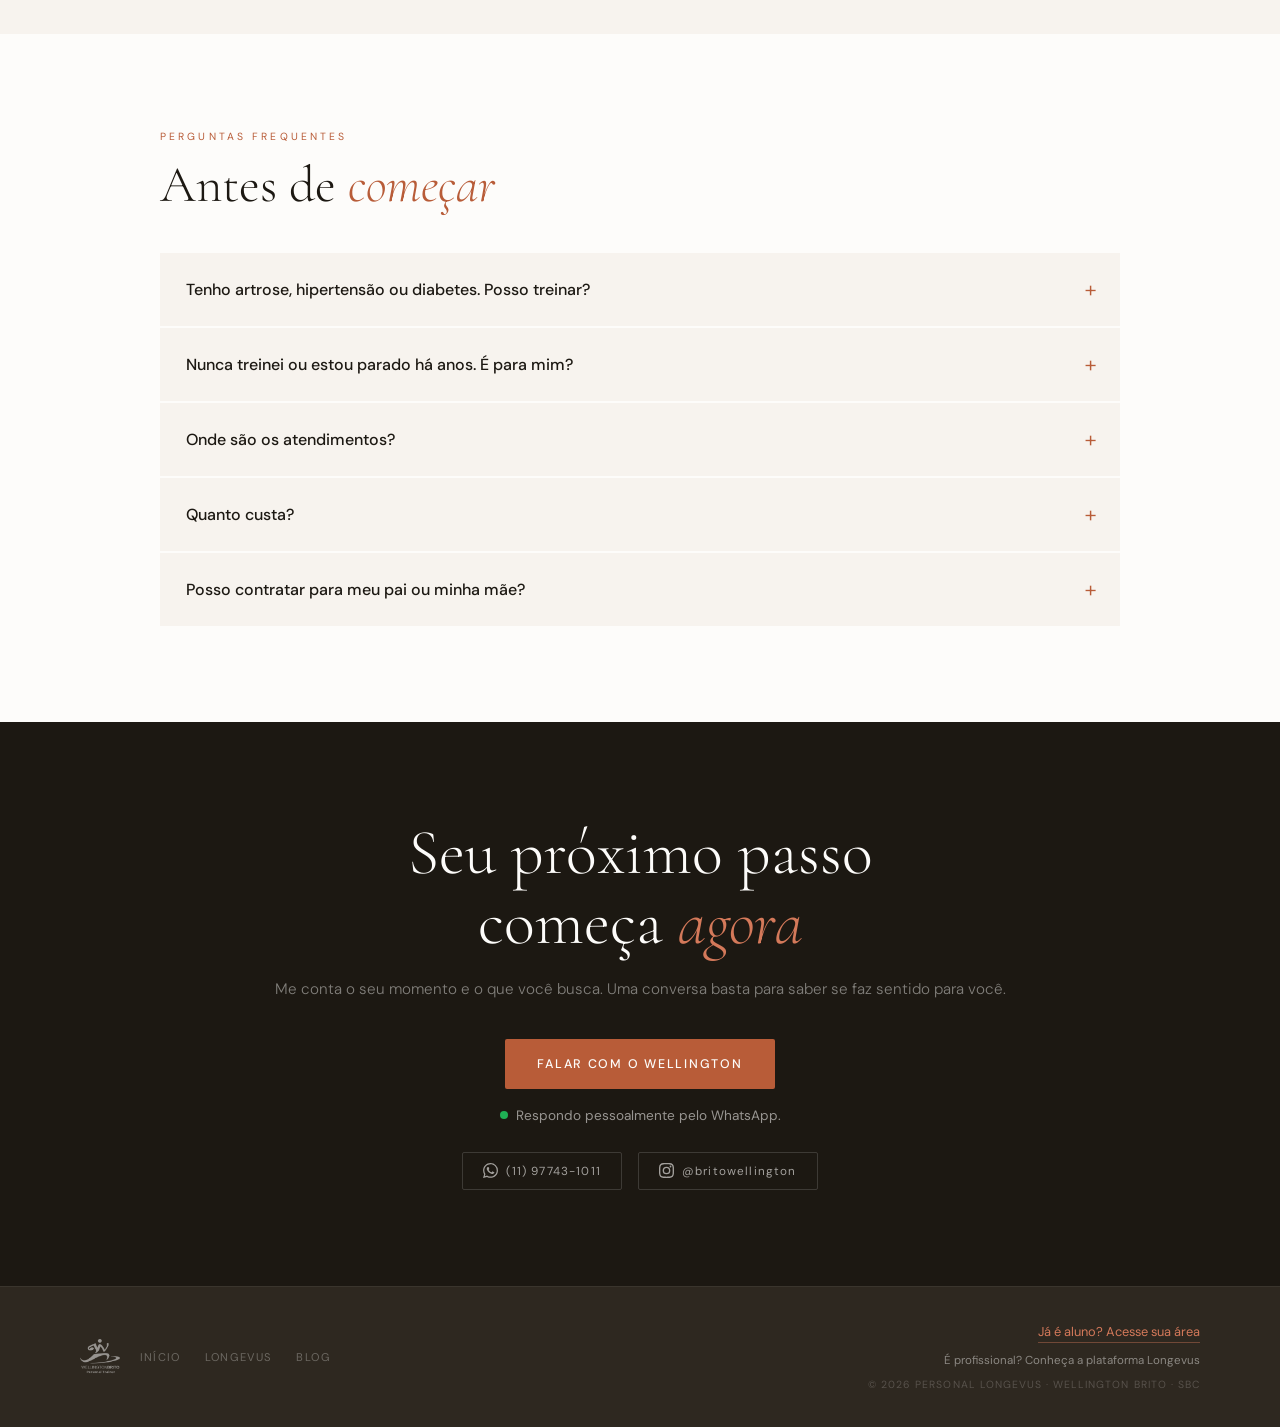
==== commit 71e5b9e5: "Add files via upload" ====
--- a/index.html
+++ b/index.html
@@ -43,7 +43,7 @@
   "founder": {
     "@type": "Person",
     "name": "Wellington Brito",
-    "jobTitle": "Personal Trainer Gerontologista · Especialista em Treinamento Neurofuncional"
+    "jobTitle": "Personal Trainer · Especialista em Envelhecimento Saudável"
   },
   "areaServed": [
     { "@type": "City", "name": "São Bernardo do Campo" },
@@ -688,7 +688,7 @@
 
 <section class="hero">
   <div class="hero-left">
-    <span class="hero-eyebrow">Especialista em Envelhecimento · São Bernardo do Campo</span>
+    <span class="hero-eyebrow">Especialista em Envelhecimento Saudável · São Bernardo do Campo</span>
     <h1 class="hero-title">Autonomia<br>é o melhor<br><em>resultado</em></h1>
     <p class="hero-desc">
       Treinamento neurofuncional para adultos <strong>50+</strong>, com método científico, abordagem clínica e acompanhamento individualizado. Para quem quer envelhecer com <strong>segurança, dignidade e independência</strong>.
@@ -708,7 +708,7 @@
     <img src="wellington-foto.jpg" alt="Wellington Brito, personal trainer especialista em treinamento neurofuncional 50+" style="width:100%;height:100%;object-fit:cover;object-position:center 20%;display:block;">
     <div class="hero-photo-caption">
       <span class="hero-photo-name">Wellington Brito</span>
-      <div class="hero-photo-role">Personal Trainer · Especialista em Envelhecimento</div>
+      <div class="hero-photo-role">Personal Trainer · Especialista em Envelhecimento Saudável</div>
     </div>
   </div>
 </section>
@@ -825,7 +825,7 @@
         <h2 class="s-title">Wellington<br><em>Brito</em></h2>
         <p class="about-text">Sou personal trainer há mais de 15 anos e me especializei em atender pessoas 50+. Minha abordagem une ciência, cuidado clínico e escuta ativa. Não ofereço promessas rápidas: ofereço <strong>um planejamento real, adaptado ao seu corpo hoje</strong>.</p>
         <div class="creds">
-          <div class="cred"><strong>Especialização em Gerontologia</strong><span>Envelhecimento ativo e capacidade funcional</span></div>
+          <div class="cred"><strong>Especialista em Envelhecimento Saudável</strong><span>Envelhecimento ativo e capacidade funcional</span></div>
           <div class="cred"><strong>Treinamento Neurofuncional</strong><span>Método baseado em ACSM, AHA e modelo funcional de Spirduso</span></div>
           <div class="cred"><strong>Academia TEM · Unidade Nova Petrópolis</strong><span>Atendimento em domicílio, condomínios e parques</span></div>
         </div>
@@ -908,7 +908,7 @@
     <div class="hero-hybrid-badge">Programa Híbrido</div>
     <div class="hero-photo-caption">
       <span class="hero-photo-name">Wellington Brito</span>
-      <span class="hero-photo-role">Especialista em Gerontologia · São Bernardo do Campo</span>
+      <span class="hero-photo-role">Especialista em Envelhecimento Saudável · São Bernardo do Campo</span>
     </div>
   </div>
 </section>
@@ -1053,7 +1053,7 @@
   <div class="container">
     <div class="about-compact-grid">
       <div class="about-compact-photo reveal">
-        <img src="wellington-foto.jpg" alt="Wellington Brito, especialista em gerontologia" style="width:100%;height:100%;object-fit:cover;object-position:center 20%;display:block;filter:grayscale(15%);">
+        <img src="wellington-foto.jpg" alt="Wellington Brito, especialista em envelhecimento saudável" style="width:100%;height:100%;object-fit:cover;object-position:center 20%;display:block;filter:grayscale(15%);">
         <div class="about-photo-frame"></div>
       </div>
       <div class="reveal">
@@ -1061,7 +1061,7 @@
         <div class="about-statement">
           <p>"O programa híbrido nasceu da observação clínica: <strong>a maioria dos resultados reais acontece entre os encontros</strong>, com o protocolo certo, prescrito por quem entende do seu perfil."</p>
         </div>
-        <p class="about-compact-sign">Wellington Brito · Especialista em Gerontologia e Treinamento Neurofuncional</p>
+        <p class="about-compact-sign">Wellington Brito · Especialista em Envelhecimento Saudável e Treinamento Neurofuncional</p>
         <a href="#" onclick="showPage('home'); scrollToId('sobre'); return false;" class="about-compact-link">Conheça a trajetória completa de Wellington →</a>
       </div>
     </div>
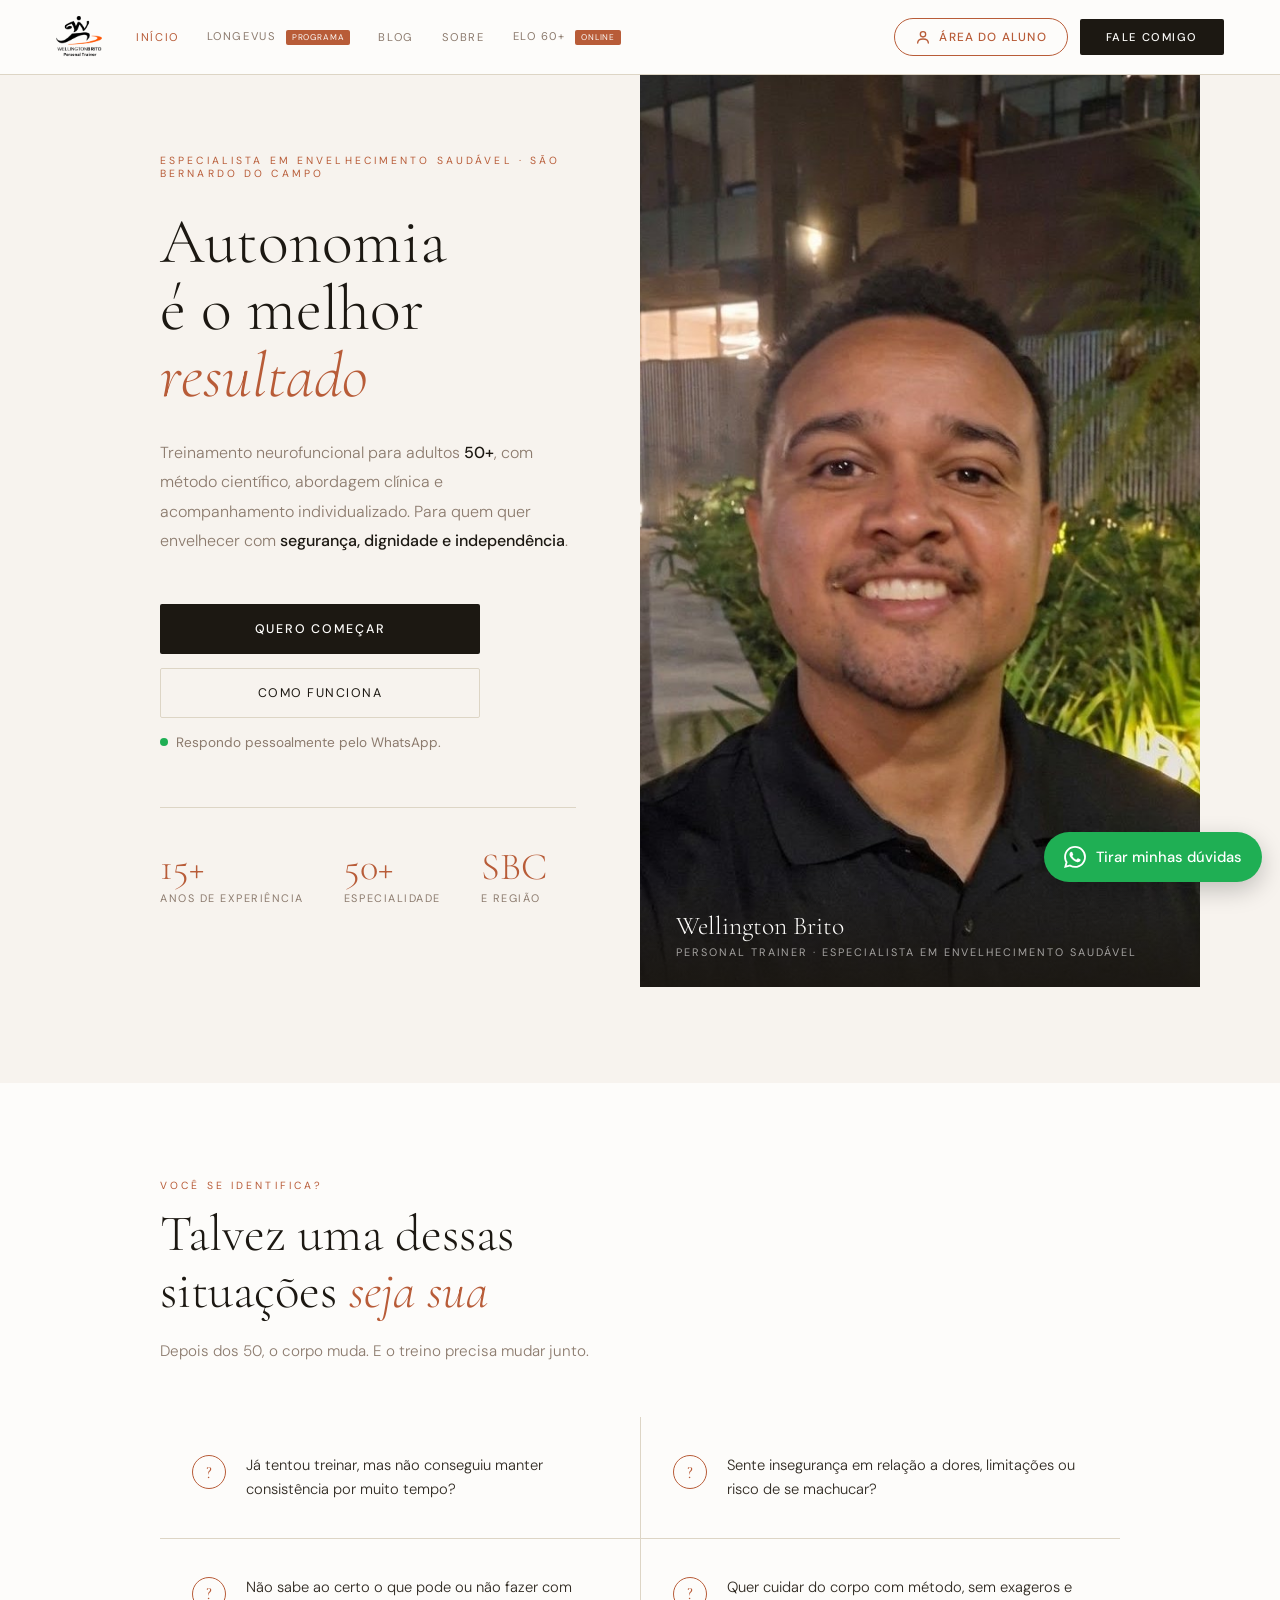
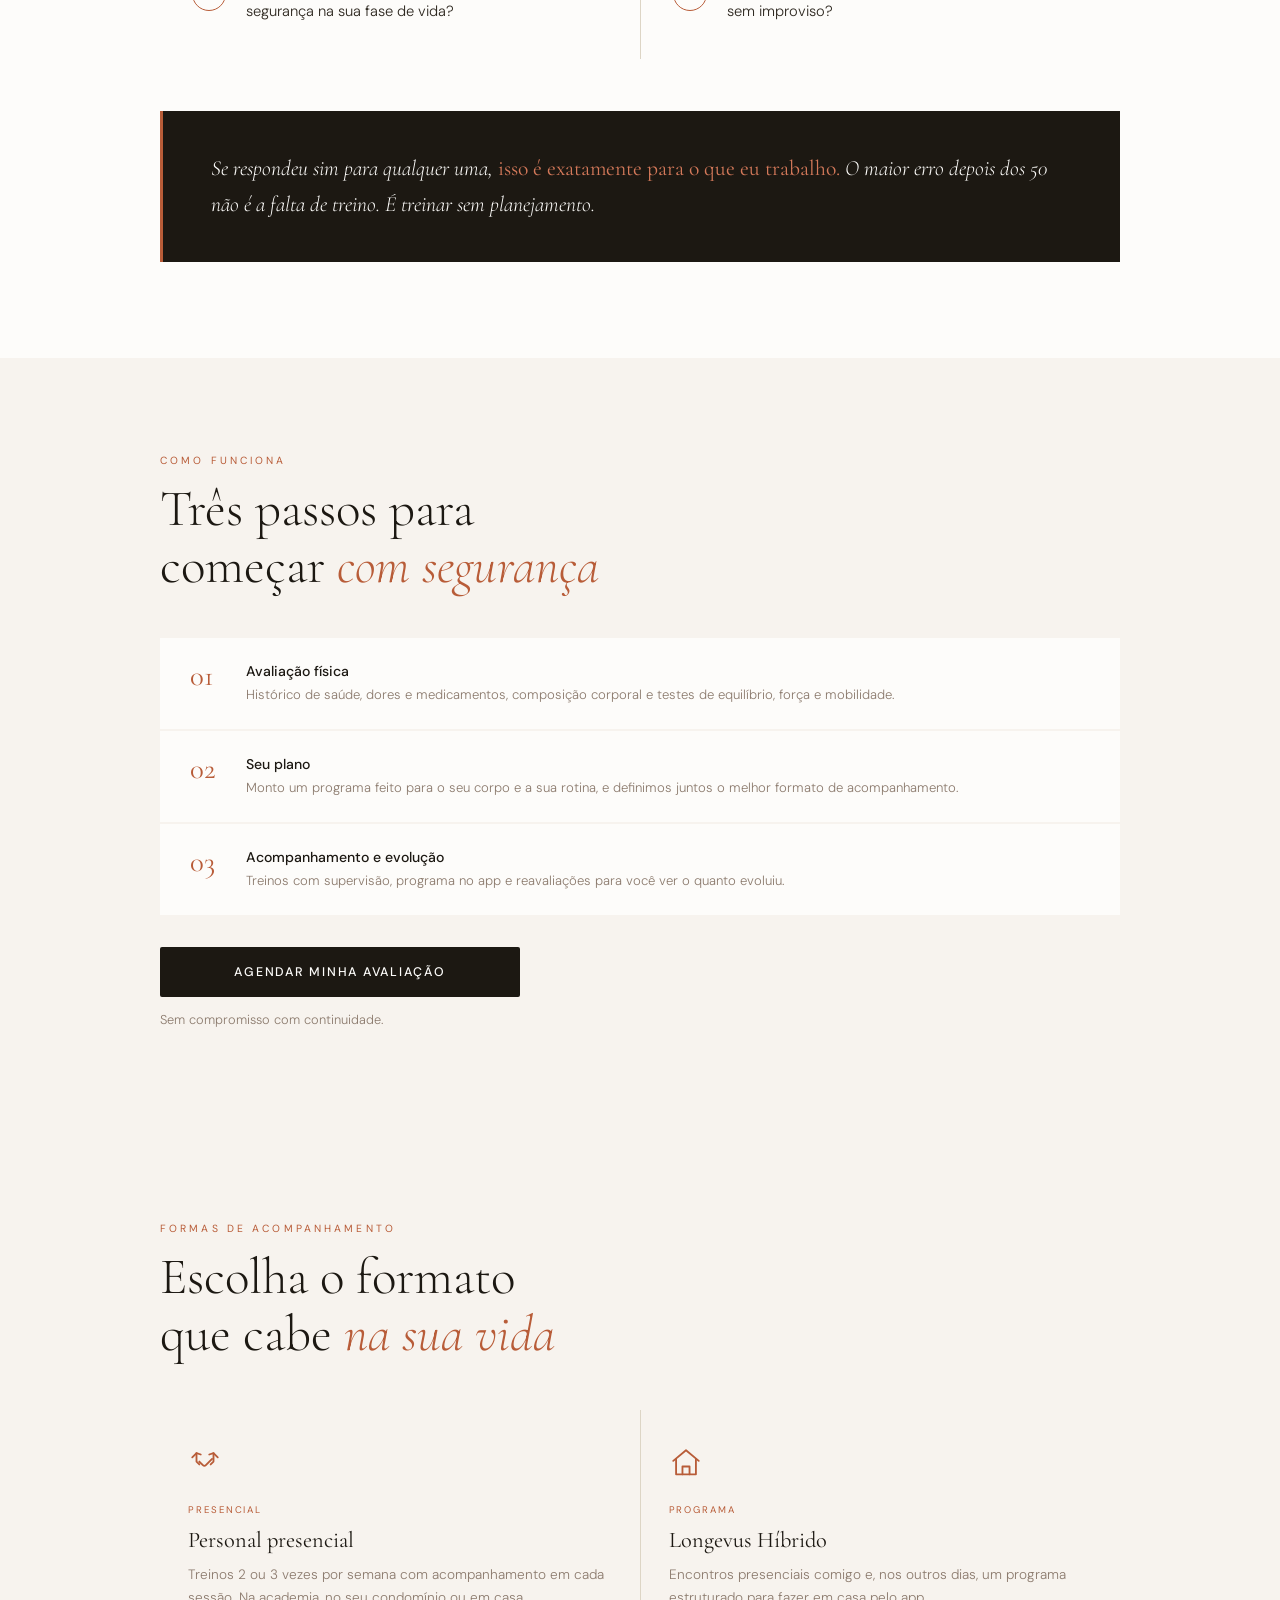
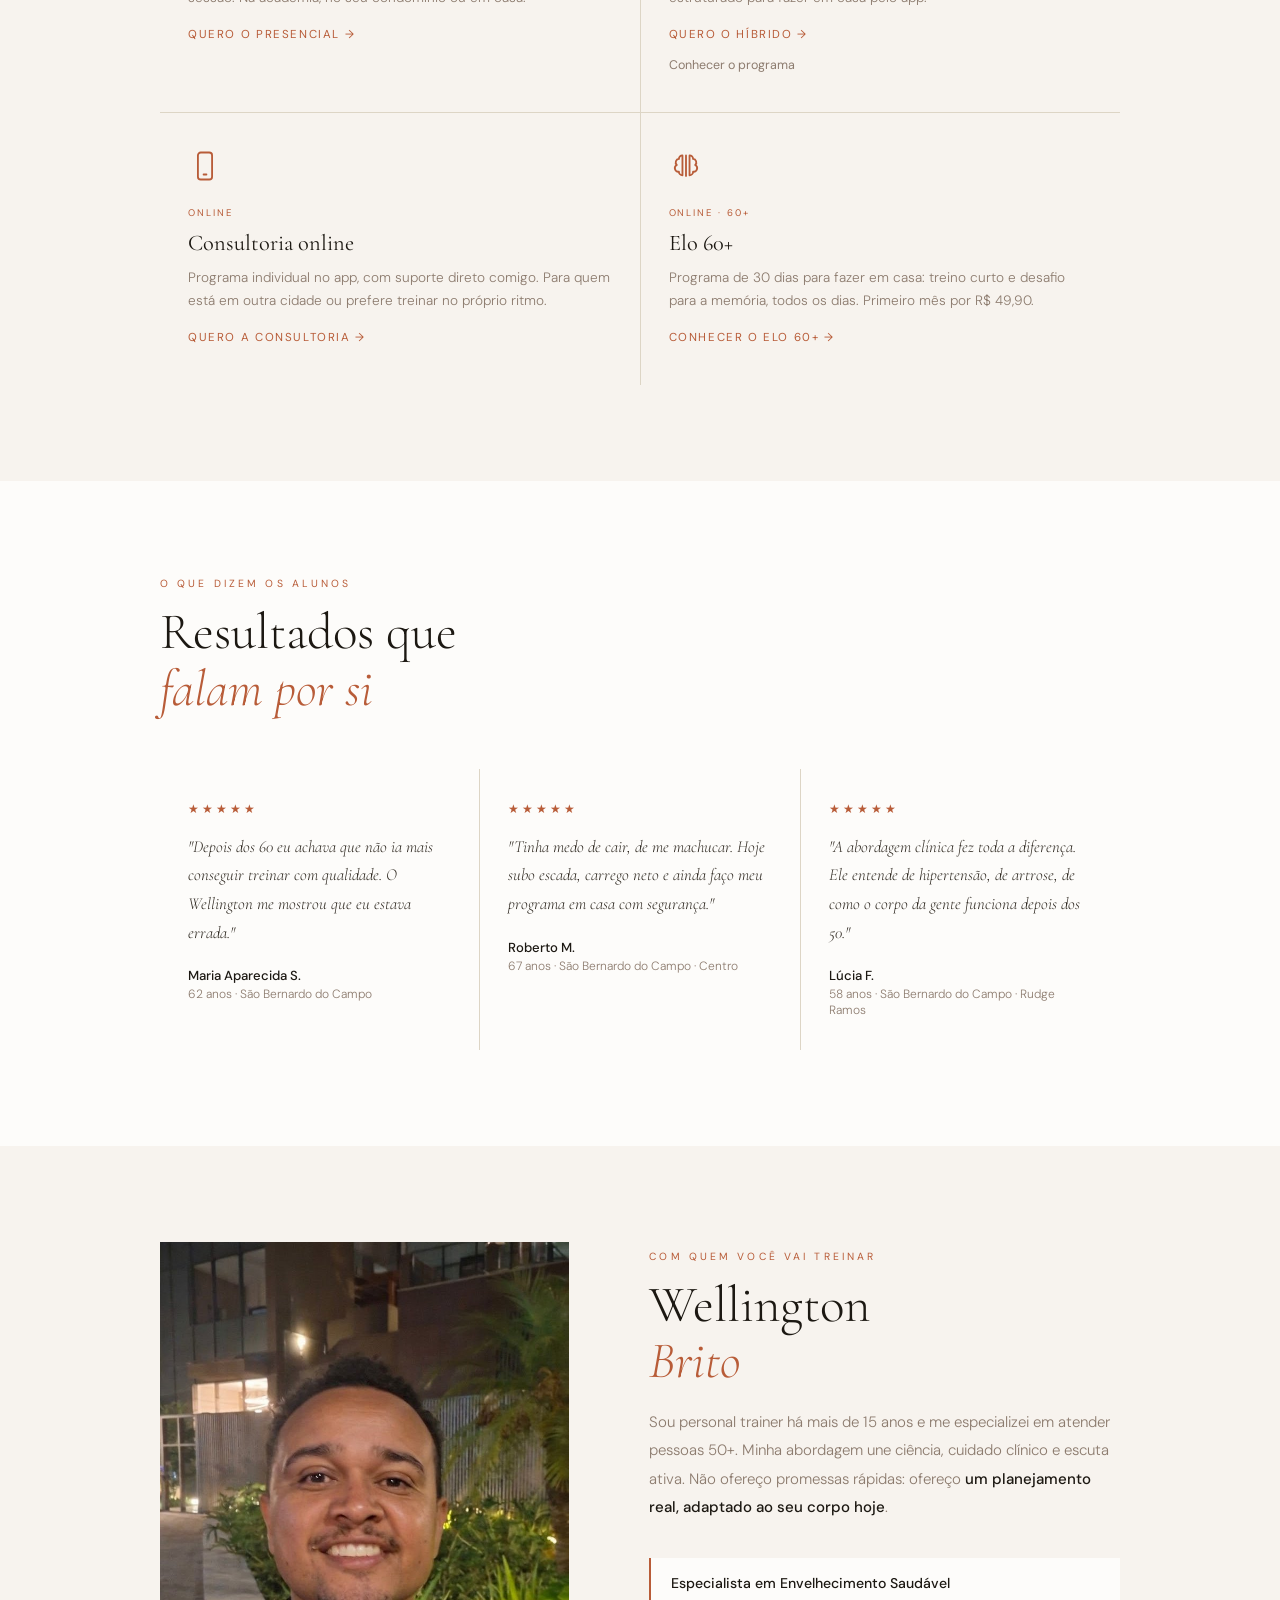
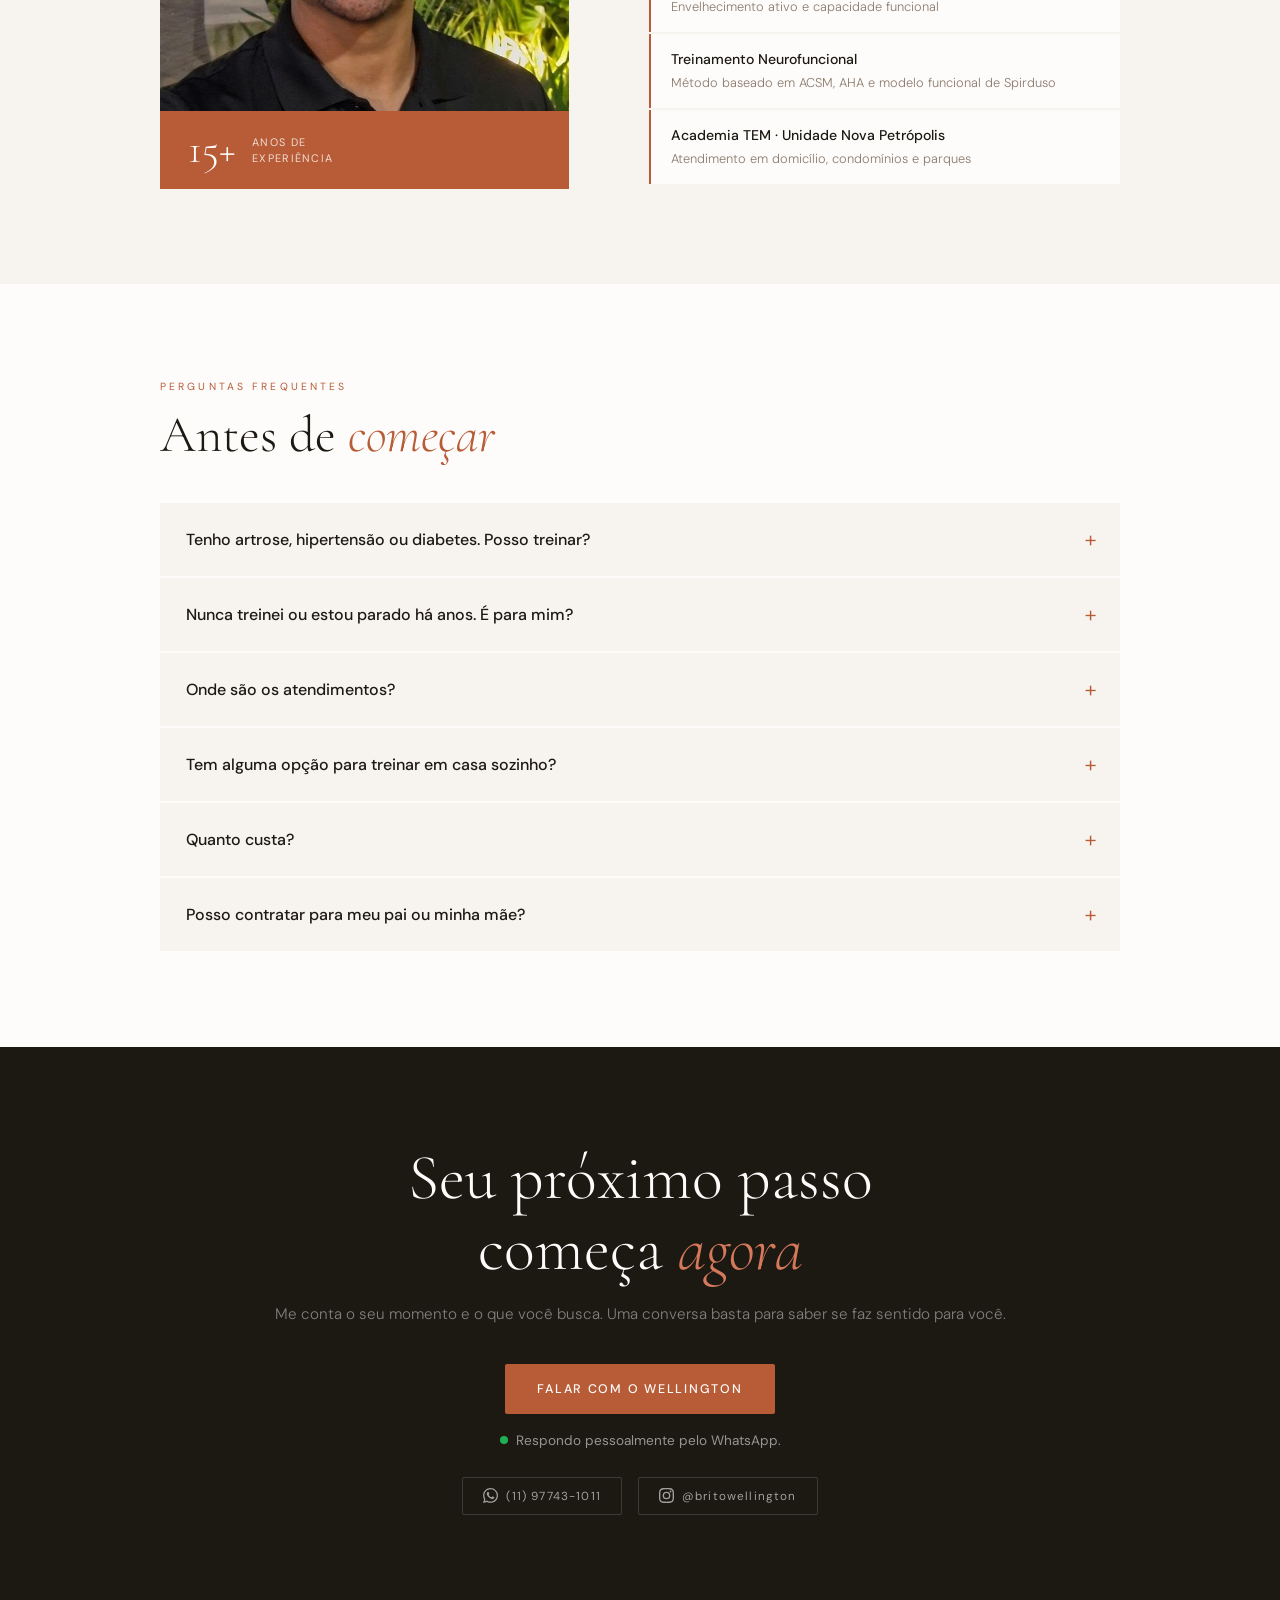
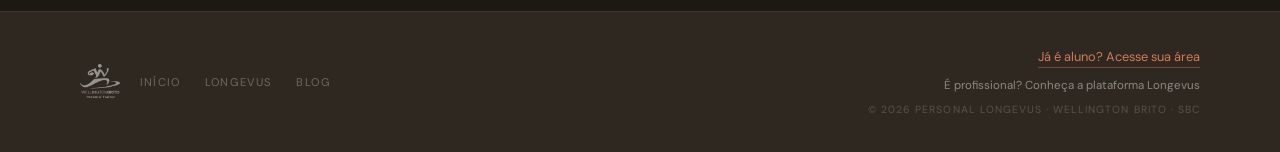
==== commit e818401b: "Add files via upload" ====
--- a/index.html
+++ b/index.html
@@ -21,6 +21,23 @@
 <meta name="twitter:card" content="summary_large_image">
 <meta name="twitter:title" content="Wellington Brito | Personal Trainer · Saúde e Longevidade">
 <meta name="twitter:description" content="Personal Longevus: treinamento para adultos 50+ em São Bernardo do Campo. Envelheça com autonomia, segurança e independência.">
+<meta name="twitter:image" content="https://britowellington.github.io/personal-longevus/wellington-foto.jpg">
+
+<!-- ── META PIXEL ──
+     Cole o ID do seu Pixel no lugar de COLE_SEU_PIXEL_ID (só números), igual ao elo60.html.
+     Enquanto o ID não for colado, nada é carregado. -->
+<script>
+  window.META_PIXEL_ID = 'COLE_SEU_PIXEL_ID';
+  if (/^\d+$/.test(window.META_PIXEL_ID)) {
+    !function(f,b,e,v,n,t,s){if(f.fbq)return;n=f.fbq=function(){n.callMethod?
+    n.callMethod.apply(n,arguments):n.queue.push(arguments)};if(!f._fbq)f._fbq=n;
+    n.push=n;n.loaded=!0;n.version='2.0';n.queue=[];t=b.createElement(e);t.async=!0;
+    t.src=v;s=b.getElementsByTagName(e)[0];s.parentNode.insertBefore(t,s)}(window,
+    document,'script','https://connect.facebook.net/en_US/fbevents.js');
+    fbq('init', window.META_PIXEL_ID);
+    fbq('track', 'PageView');
+  }
+</script>
 
 <!-- ── SEO: Robots e geolocalização ── -->
 <meta name="robots" content="index, follow, max-image-preview:large">
@@ -69,7 +86,42 @@
     "https://instagram.com/britowellington",
     "https://maps.app.goo.gl/rHMNdXkFbBv2rdjt6"
   ],
-  "hasMap": "https://maps.app.goo.gl/rHMNdXkFbBv2rdjt6"
+  "hasMap": "https://maps.app.goo.gl/rHMNdXkFbBv2rdjt6",
+  "makesOffer": [
+    { "@type": "Offer", "itemOffered": { "@type": "Service", "name": "Personal trainer presencial para adultos 50+", "areaServed": "São Bernardo do Campo" } },
+    { "@type": "Offer", "itemOffered": { "@type": "Service", "name": "Longevus Híbrido", "description": "Encontros presenciais e programa em casa pelo app" } },
+    { "@type": "Offer", "itemOffered": { "@type": "Service", "name": "Consultoria online para adultos 50+" } },
+    { "@type": "Offer", "price": "49.90", "priceCurrency": "BRL", "url": "https://britowellington.github.io/personal-longevus/elo60.html", "itemOffered": { "@type": "Product", "name": "Elo 60+", "description": "Programa online de 30 dias com exercícios em casa e jogos para a memória, para quem tem 60 anos ou mais" } }
+  ]
+}
+</script>
+<script type="application/ld+json">
+{
+  "@context": "https://schema.org",
+  "@graph": [
+    {
+      "@type": "Person",
+      "@id": "https://britowellington.github.io/personal-longevus/#wellington",
+      "name": "Wellington Brito",
+      "jobTitle": "Personal Trainer · Especialista em Envelhecimento Saudável",
+      "description": "Personal trainer há mais de 15 anos, especializado em treinamento neurofuncional para adultos 50+ em São Bernardo do Campo.",
+      "worksFor": { "@id": "https://britowellington.github.io/personal-longevus/#business" },
+      "knowsAbout": ["Treinamento neurofuncional", "Envelhecimento saudável", "Prevenção de quedas", "Sarcopenia", "Exercício para idosos"],
+      "url": "https://britowellington.github.io/personal-longevus/",
+      "image": "https://britowellington.github.io/personal-longevus/wellington-foto.jpg",
+      "sameAs": ["https://instagram.com/britowellington"]
+    },
+    {
+      "@type": "FAQPage",
+      "mainEntity": [
+        { "@type": "Question", "name": "Tenho artrose, hipertensão ou diabetes. Posso treinar?", "acceptedAnswer": { "@type": "Answer", "text": "Pode, e deve. Na avaliação eu identifico suas condições e limitações, e o programa é montado em cima delas. Quando necessário, peço a liberação do seu médico antes de começar." } },
+        { "@type": "Question", "name": "Nunca treinei ou estou parado há anos. É para mim?", "acceptedAnswer": { "@type": "Answer", "text": "É exatamente para você. O treino começa do seu ponto de partida real, com progressão segura, sem exageros." } },
+        { "@type": "Question", "name": "Onde são os atendimentos do Wellington Brito?", "acceptedAnswer": { "@type": "Answer", "text": "Em São Bernardo do Campo e região: na Academia TEM (Nova Petrópolis), em domicílio, em condomínios e em parques. Para outras cidades, existe a consultoria online e o programa Elo 60+." } },
+        { "@type": "Question", "name": "Tem alguma opção para treinar em casa sozinho?", "acceptedAnswer": { "@type": "Answer", "text": "Sim. O Elo 60+ é um programa online para quem tem 60 anos ou mais, com treino curto em casa e um desafio para a memória todos os dias. O primeiro mês custa R$ 49,90." } },
+        { "@type": "Question", "name": "Posso contratar para meu pai ou minha mãe?", "acceptedAnswer": { "@type": "Answer", "text": "Pode. Muitas famílias me procuram assim. Você agenda a avaliação em nome deles e eu explico tudo para vocês dois." } }
+      ]
+    }
+  ]
 }
 </script>
 <link href="https://fonts.googleapis.com/css2?family=Cormorant+Garamond:ital,wght@0,300;0,400;0,600;1,300;1,400&family=DM+Sans:wght@300;400;500&display=swap" rel="stylesheet">
@@ -256,7 +308,7 @@
 
   /* ── SERVIÇOS PREVIEW ── */
   .services-preview { background: var(--cream); }
-  .srv-grid { display: grid; grid-template-columns: repeat(3, 1fr); gap: 1px; margin-top: 48px; background: var(--border); }
+  .srv-grid { display: grid; grid-template-columns: repeat(2, 1fr); gap: 1px; margin-top: 48px; background: var(--border); }
   .srv-card { background: var(--cream); padding: 36px 28px; border-bottom: 3px solid transparent; transition: all 0.25s; cursor: pointer; }
   .srv-card:hover { background: var(--white); border-bottom-color: var(--rust); transform: translateY(-2px); }
   .srv-icon { display: block; margin-bottom: 18px; color: var(--rust); }
@@ -669,6 +721,7 @@
       <a href="#" class="nav-link" onclick="showPage('longevus'); return false;">Longevus <span class="nav-link-badge">Programa</span></a>
       <a href="#" class="nav-link" onclick="showPage('blog'); return false;">Blog</a>
       <a href="#" class="nav-link" onclick="showPage('home'); scrollToId('sobre'); return false;">Sobre</a>
+      <a href="elo60.html" class="nav-link">Elo 60+ <span class="nav-link-badge">Online</span></a>
       <a href="https://wa.me/5511977431011?text=Olá%2C%20Wellington%21%20Vim%20pelo%20site%20e%20tenho%20uma%20dúvida." target="_blank" class="nav-link only-mobile">Fale comigo</a>
     </nav>
   </div>
@@ -775,6 +828,13 @@
         <p>Programa individual no app, com suporte direto comigo. Para quem está em outra cidade ou prefere treinar no próprio ritmo.</p>
         <a href="https://wa.me/5511977431011?text=Olá%2C%20Wellington%21%20Vim%20pelo%20site%20e%20tenho%20interesse%20na%20consultoria%20online." target="_blank" class="srv-link">Quero a consultoria →</a>
       </div>
+      <div class="srv-card" onclick="location.href='elo60.html'">
+        <span class="srv-icon"><svg viewBox="0 0 24 24" fill="none" stroke="currentColor" stroke-width="1.3" stroke-linecap="round" stroke-linejoin="round"><path d="M9.5 4.5a2.5 2.5 0 00-2.5 2.5 2.5 2.5 0 00-1.5 4.3A2.5 2.5 0 007 16a2.5 2.5 0 002.5 2.5z"/><path d="M14.5 4.5A2.5 2.5 0 0117 7a2.5 2.5 0 011.5 4.3A2.5 2.5 0 0117 16a2.5 2.5 0 01-2.5 2.5z"/><line x1="12" y1="4.5" x2="12" y2="19"/></svg></span>
+        <span class="srv-tag">Online · 60+</span>
+        <h3>Elo 60+</h3>
+        <p>Programa de 30 dias para fazer em casa: treino curto e desafio para a memória, todos os dias. Primeiro mês por R$ 49,90.</p>
+        <a href="elo60.html" class="srv-link">Conhecer o Elo 60+ →</a>
+      </div>
     </div>
   </div>
 </section>
@@ -843,6 +903,7 @@
       <details><summary>Tenho artrose, hipertensão ou diabetes. Posso treinar?</summary><div class="a">Pode, e deve. Na avaliação eu identifico suas condições e limitações, e o programa é montado em cima delas. Quando necessário, peço a liberação do seu médico antes de começar.</div></details>
       <details><summary>Nunca treinei ou estou parado há anos. É para mim?</summary><div class="a">É exatamente para você. O treino começa do seu ponto de partida real, com progressão segura, sem exageros.</div></details>
       <details><summary>Onde são os atendimentos?</summary><div class="a">Em São Bernardo do Campo e região: na Academia TEM (Nova Petrópolis), em domicílio, em condomínios e em parques. Para outras cidades, existe a consultoria online.</div></details>
+      <details><summary>Tem alguma opção para treinar em casa sozinho?</summary><div class="a">Tem. O <a href="elo60.html" style="color:var(--rust);">Elo 60+</a> é um programa online para quem tem 60 anos ou mais, com treino curto em casa e um desafio para a memória todos os dias. O primeiro mês custa R$ 49,90.</div></details>
       <details><summary>Quanto custa?</summary><div class="a">Depende do formato e da frequência. Me chama no WhatsApp que eu te passo as opções e os valores, incluindo a avaliação física, e você decide com calma.</div></details>
       <details><summary>Posso contratar para meu pai ou minha mãe?</summary><div class="a">Pode. Muitas famílias me procuram assim. Você agenda a avaliação em nome deles e eu explico tudo para vocês dois.</div></details>
     </div>
@@ -1709,6 +1770,12 @@
 }
 initReveal();
 
+// ── PIXEL: conta cliques no WhatsApp como "Contato" ──
+document.addEventListener('click', function(e){
+  var a = e.target.closest && e.target.closest('a[href*="wa.me"]');
+  if (a && window.fbq) { try { fbq('track', 'Contact'); } catch(err){} }
+});
+
 // ── HASH ROUTING ──
 window.addEventListener('popstate', (e) => {
   if (e.state && e.state.page) showPage(e.state.page);
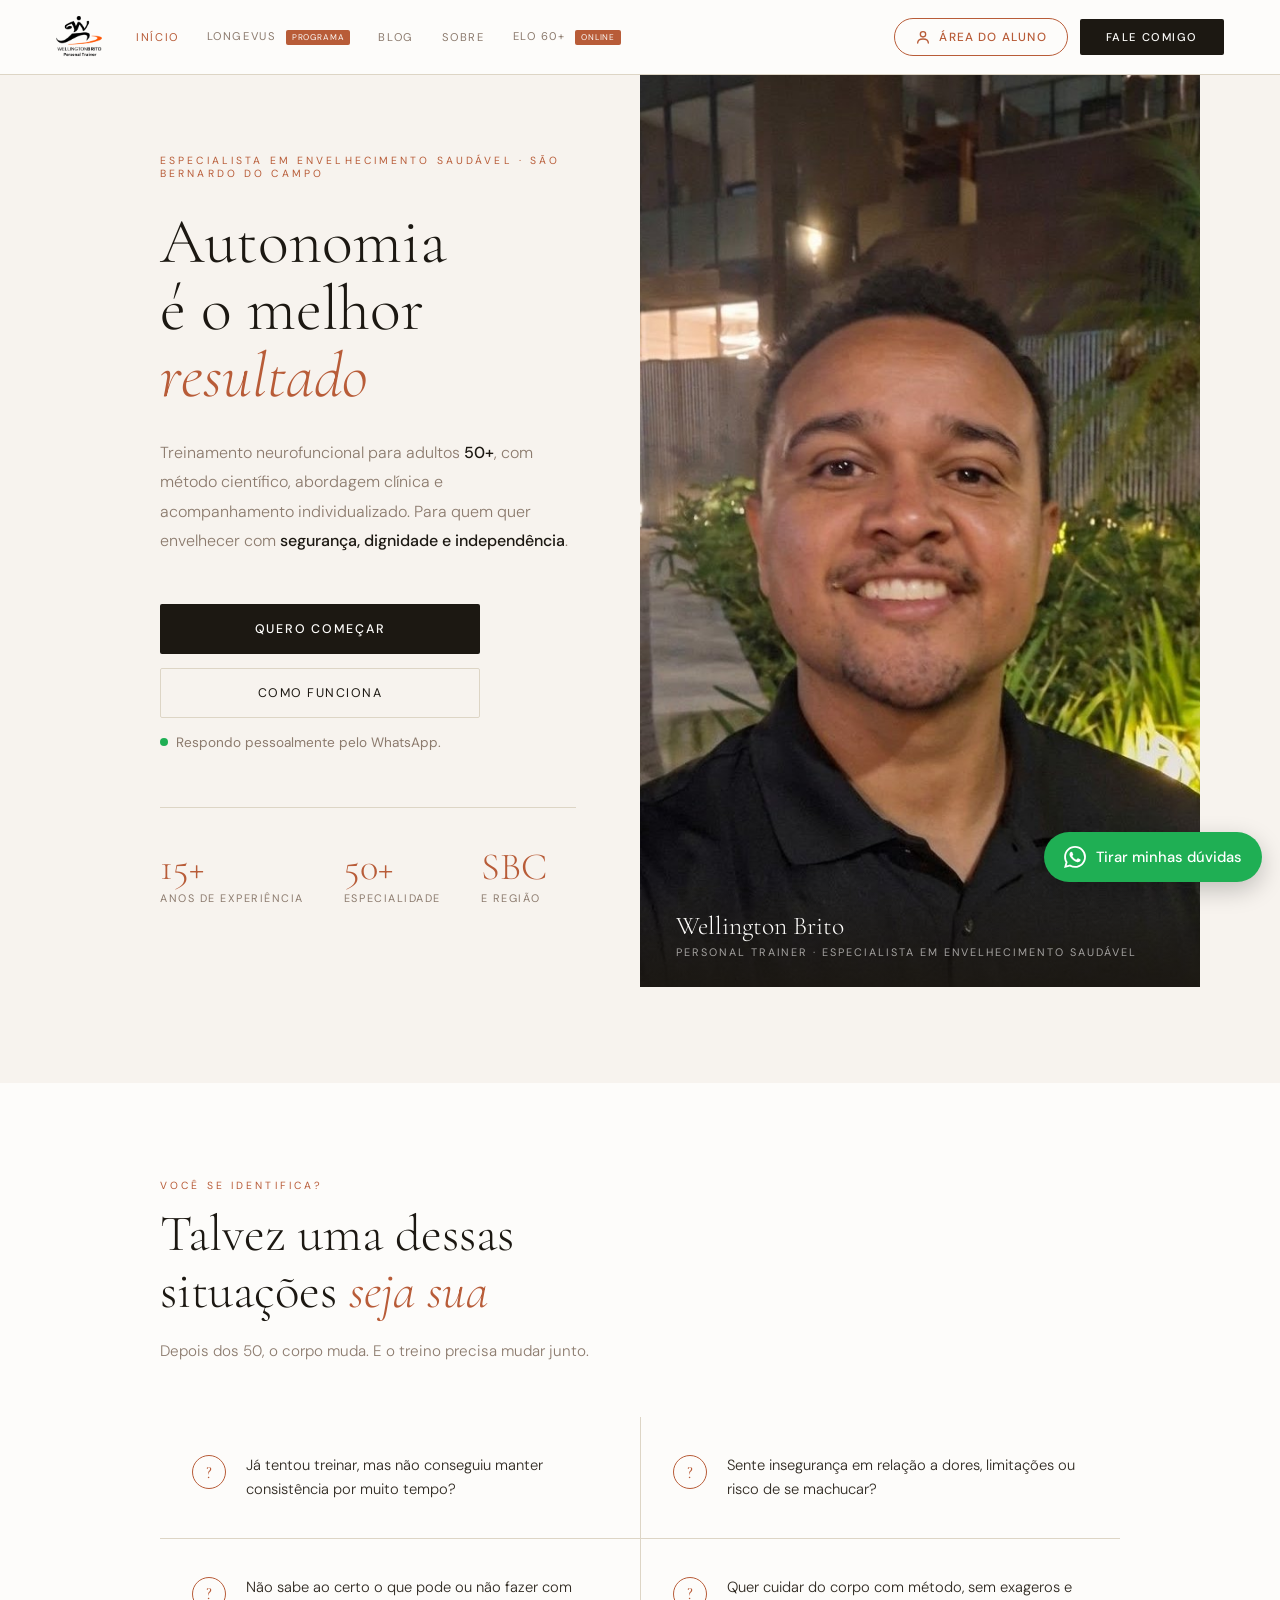
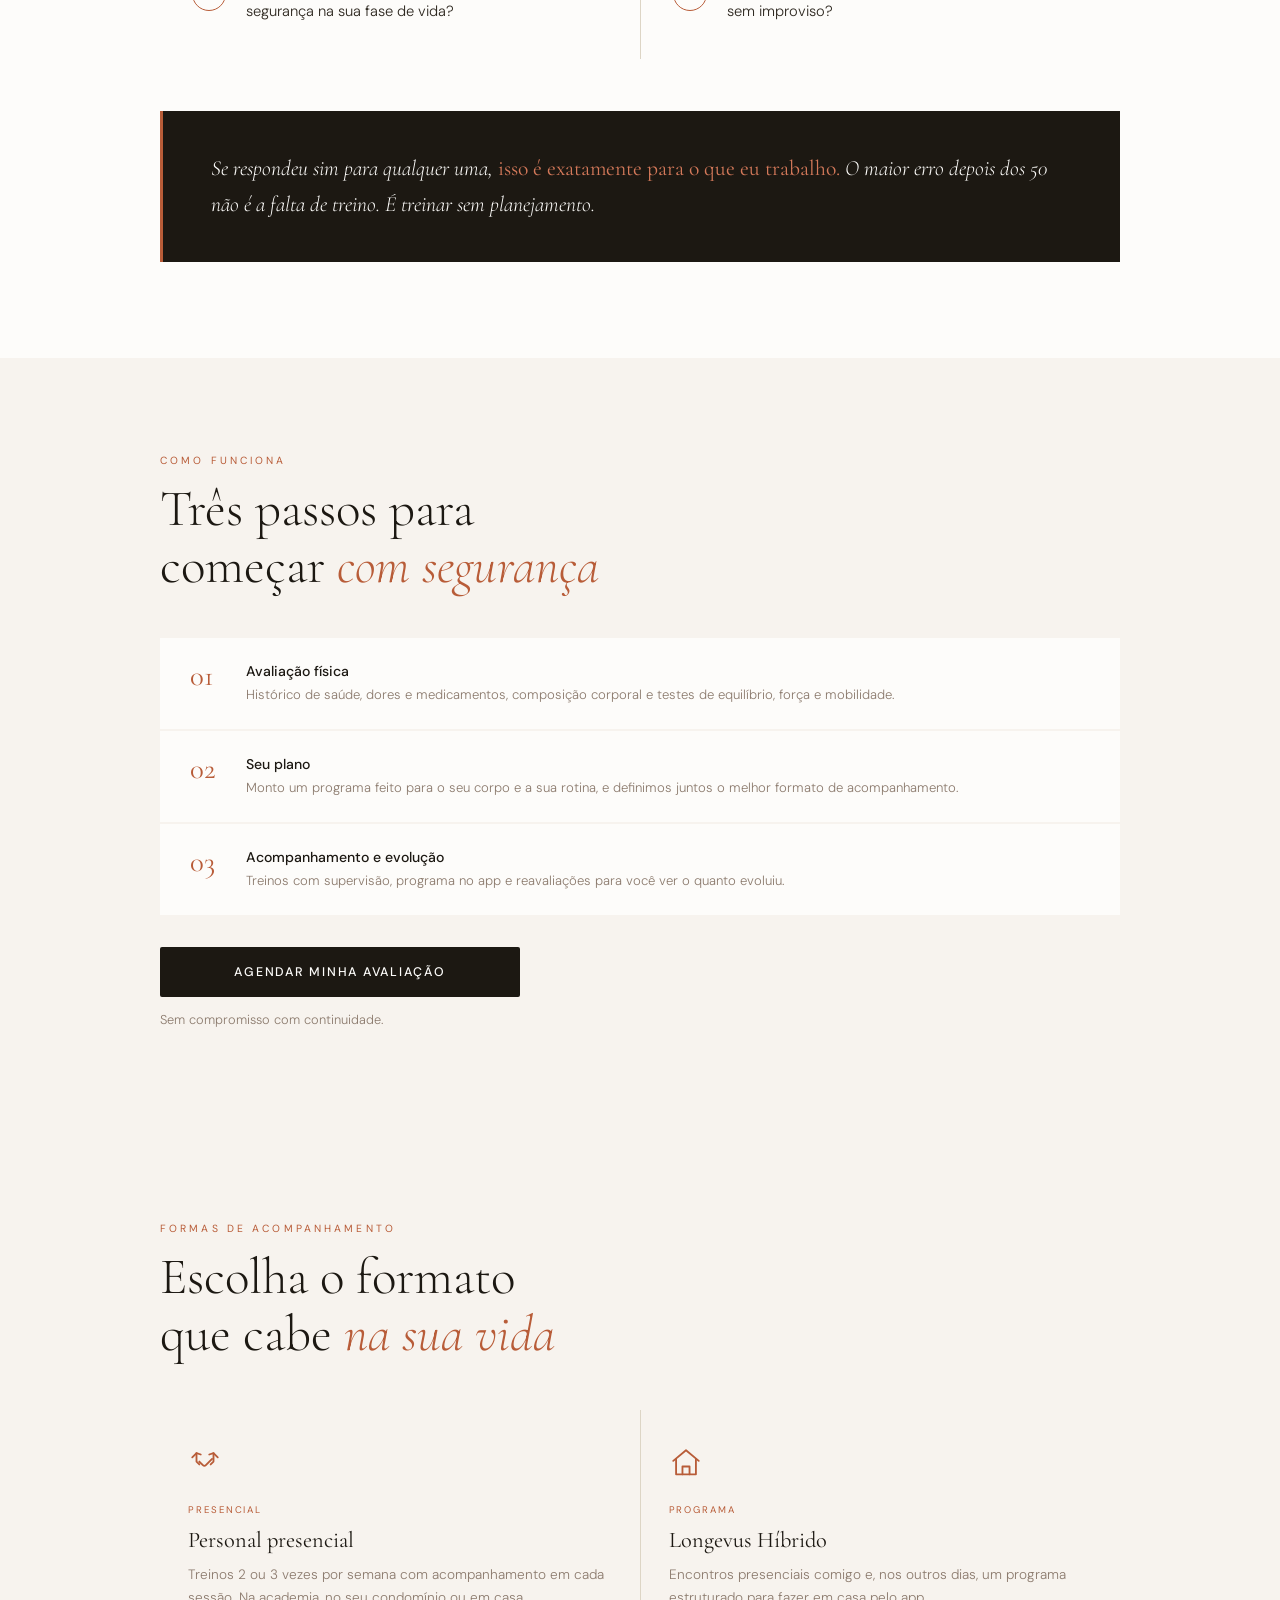
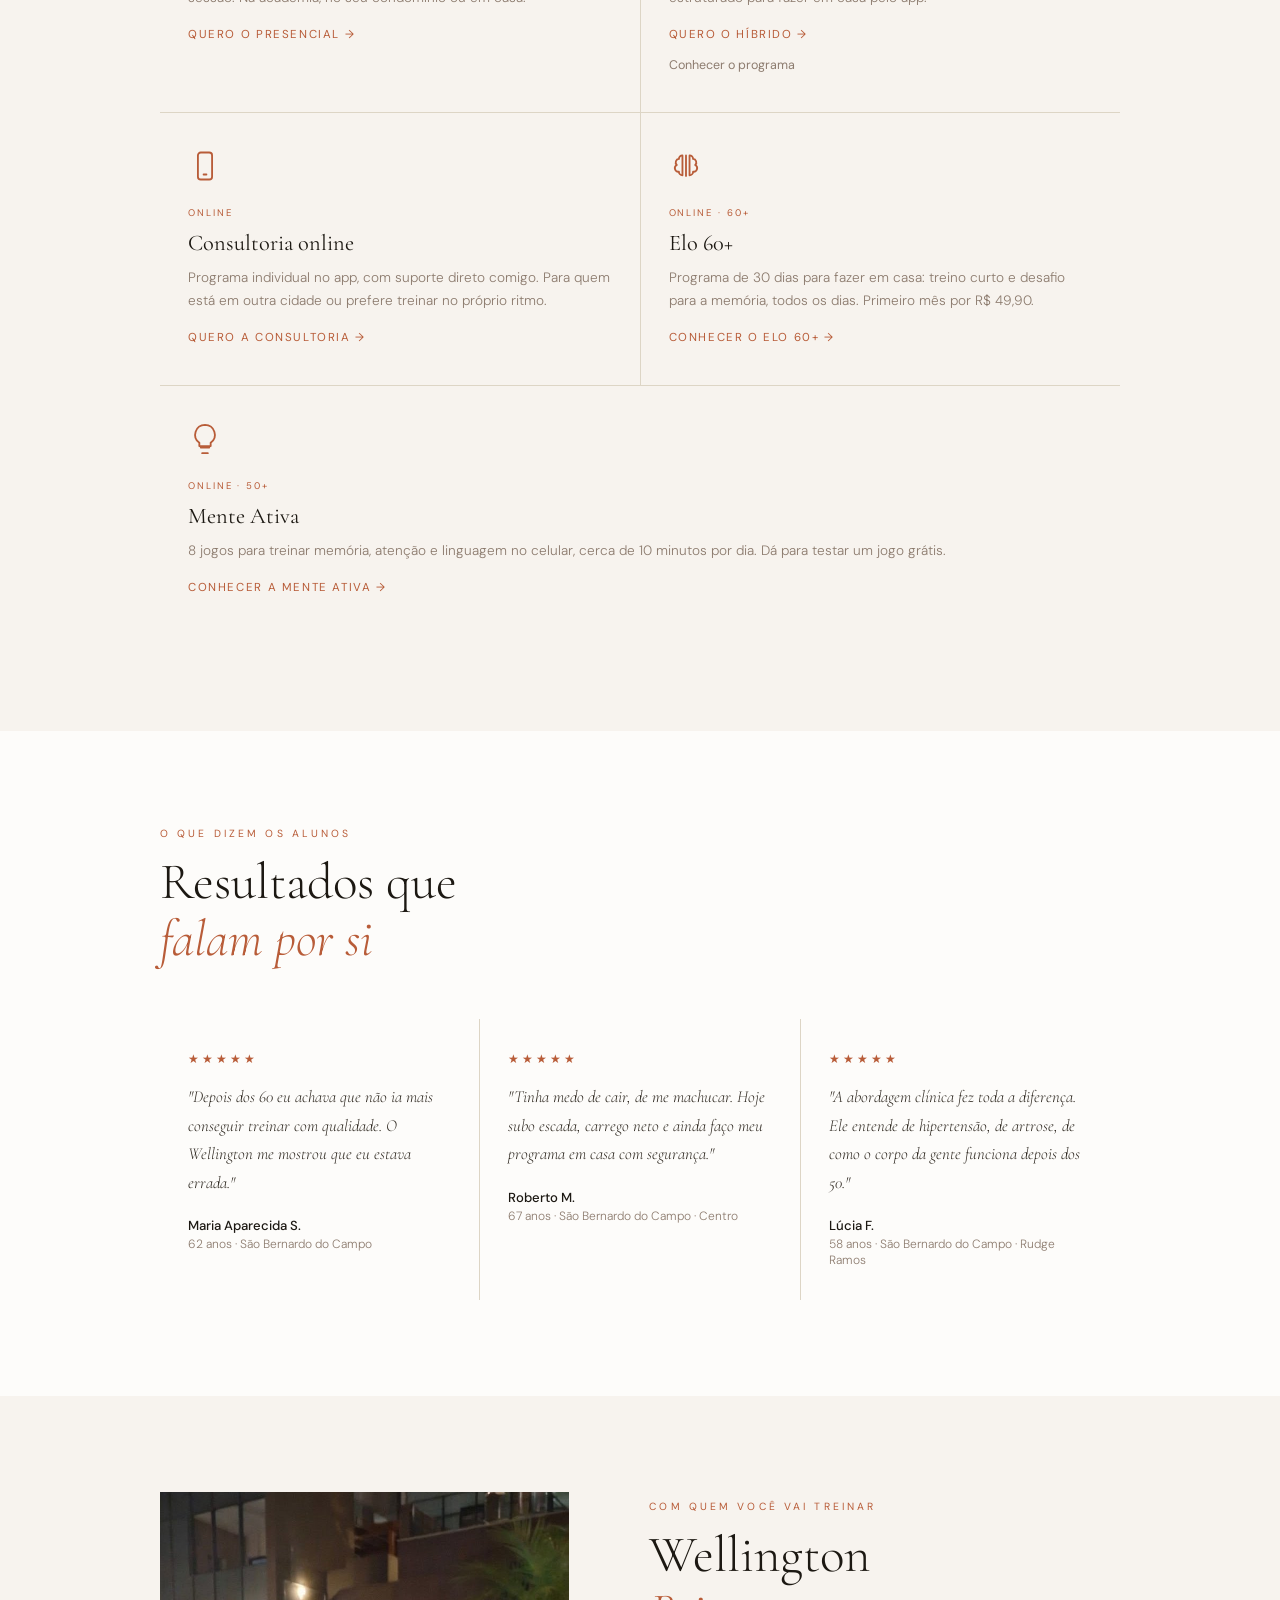
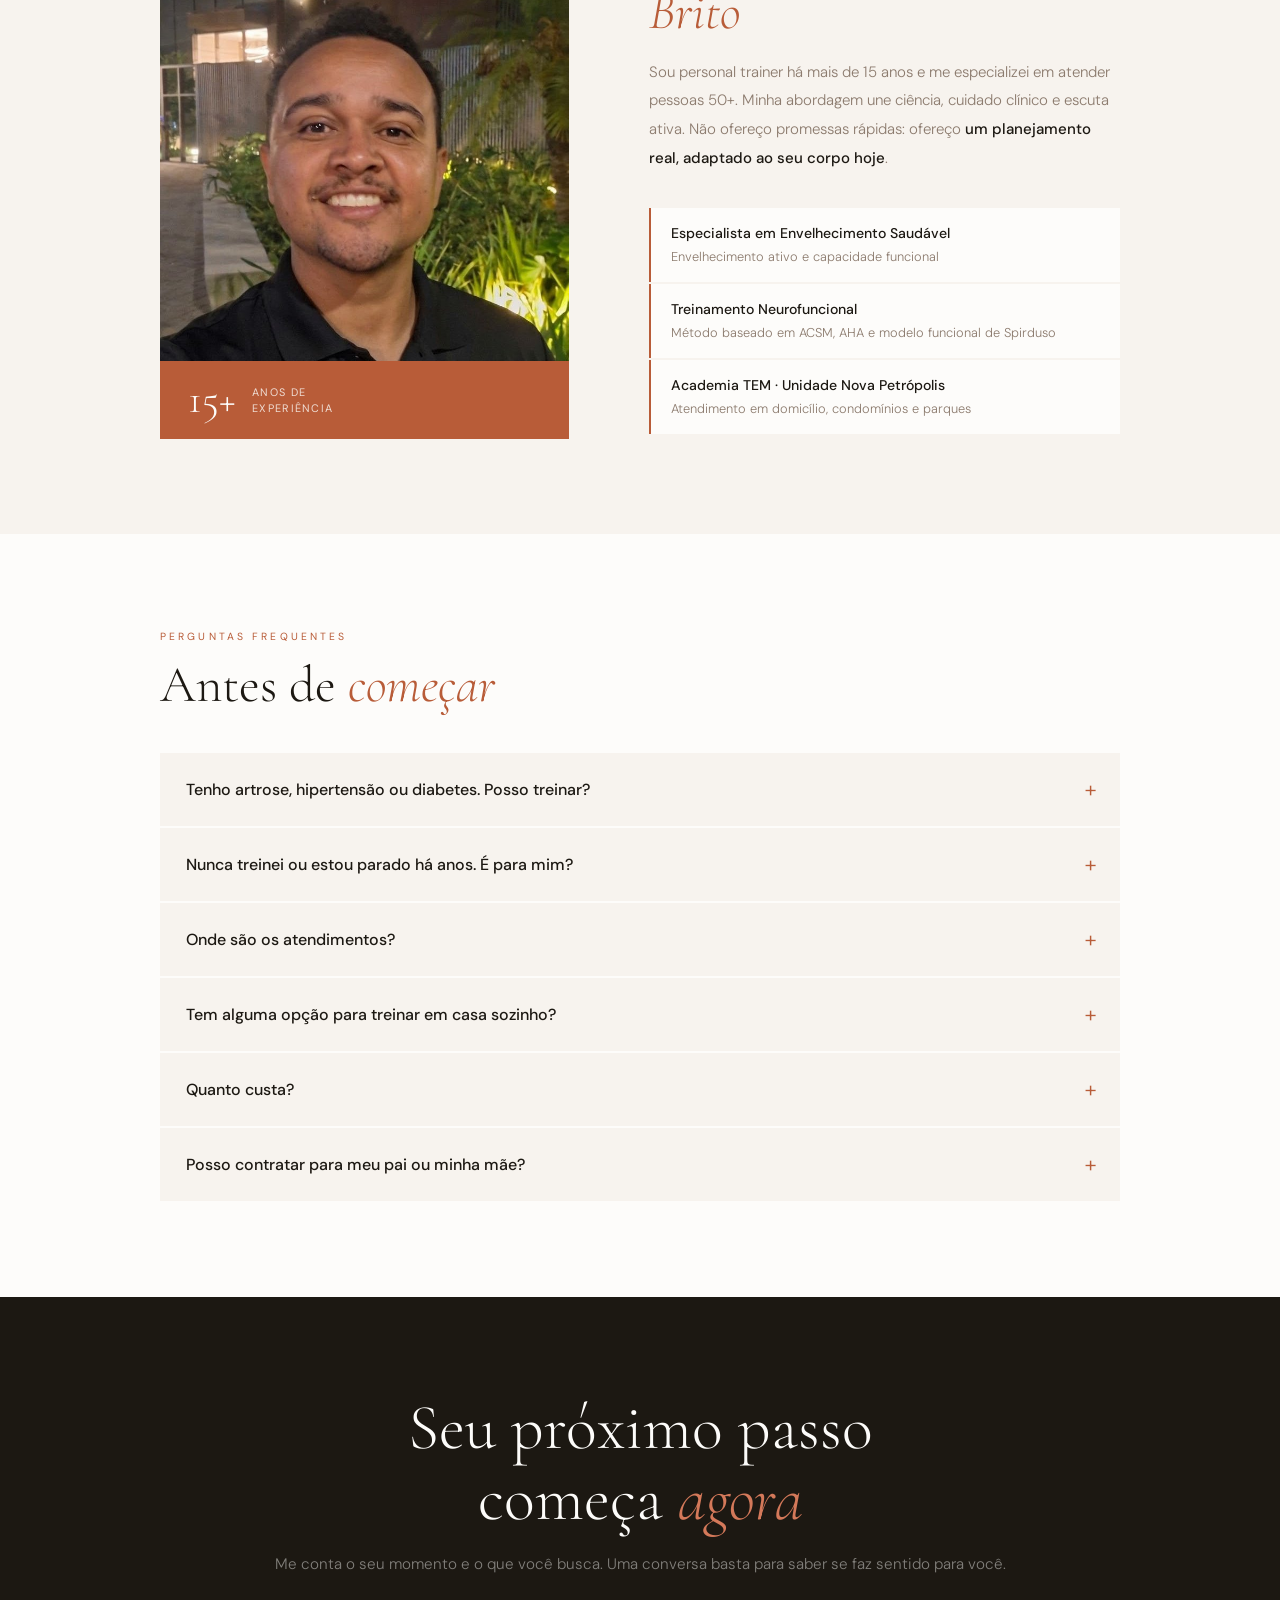
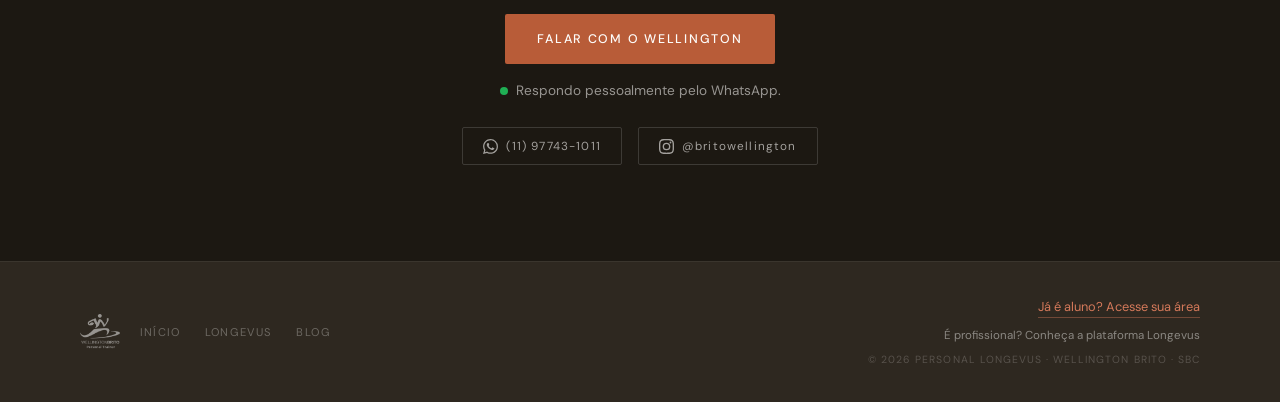
==== commit f4b1a8c9: "Add files via upload" ====
--- a/index.html
+++ b/index.html
@@ -23,21 +23,8 @@
 <meta name="twitter:description" content="Personal Longevus: treinamento para adultos 50+ em São Bernardo do Campo. Envelheça com autonomia, segurança e independência.">
 <meta name="twitter:image" content="https://britowellington.github.io/personal-longevus/wellington-foto.jpg">
 
-<!-- ── META PIXEL ──
-     Cole o ID do seu Pixel no lugar de COLE_SEU_PIXEL_ID (só números), igual ao elo60.html.
-     Enquanto o ID não for colado, nada é carregado. -->
-<script>
-  window.META_PIXEL_ID = 'COLE_SEU_PIXEL_ID';
-  if (/^\d+$/.test(window.META_PIXEL_ID)) {
-    !function(f,b,e,v,n,t,s){if(f.fbq)return;n=f.fbq=function(){n.callMethod?
-    n.callMethod.apply(n,arguments):n.queue.push(arguments)};if(!f._fbq)f._fbq=n;
-    n.push=n;n.loaded=!0;n.version='2.0';n.queue=[];t=b.createElement(e);t.async=!0;
-    t.src=v;s=b.getElementsByTagName(e)[0];s.parentNode.insertBefore(t,s)}(window,
-    document,'script','https://connect.facebook.net/en_US/fbevents.js');
-    fbq('init', window.META_PIXEL_ID);
-    fbq('track', 'PageView');
-  }
-</script>
+<!-- ── META PIXEL ── o ID fica no arquivo pixel.js (vale para o site inteiro) -->
+<script src="pixel.js"></script>
 
 <!-- ── SEO: Robots e geolocalização ── -->
 <meta name="robots" content="index, follow, max-image-preview:large">
@@ -598,10 +585,10 @@
 {
   "@context": "https://schema.org",
   "@type": "Blog",
-  "@id": "https://britowellington.github.io/personal-longevus/#blog",
+  "@id": "https://britowellington.github.io/personal-longevus/blog/#blog",
   "name": "Blog Wellington Brito · Envelhecimento Ativo e Treinamento 50+",
   "description": "Artigos sobre treinamento neurofuncional, longevidade ativa e saúde do adulto acima de 50 anos.",
-  "url": "https://britowellington.github.io/personal-longevus/#blog",
+  "url": "https://britowellington.github.io/personal-longevus/blog/",
   "inLanguage": "pt-BR",
   "blogPost": [
     {
@@ -609,7 +596,7 @@
       "headline": "Por que o risco de queda aumenta após os 60 anos e o que fazer a respeito",
       "description": "As quedas são uma das principais causas de hospitalização e perda de autonomia em pessoas acima de 60 anos. A boa notícia: a maioria pode ser evitada.",
       "articleSection": "Equilíbrio e Prevenção",
-      "url": "https://britowellington.github.io/personal-longevus/#artigo-quedas",
+      "url": "https://britowellington.github.io/personal-longevus/blog/prevencao-de-quedas-depois-dos-60.html",
       "author": {
         "@type": "Person",
         "name": "Wellington Brito"
@@ -626,7 +613,7 @@
       "headline": "Como o exercício físico protege a memória: o que a ciência já comprovou",
       "description": "O exercício não fortalece só os músculos. Ele é um dos mais potentes protetores do cérebro que conhecemos, e os efeitos sobre a memória são mensuráveis.",
       "articleSection": "Neurociência",
-      "url": "https://britowellington.github.io/personal-longevus/#artigo-memoria",
+      "url": "https://britowellington.github.io/personal-longevus/blog/exercicio-fisico-e-memoria.html",
       "author": {
         "@type": "Person",
         "name": "Wellington Brito"
@@ -643,7 +630,7 @@
       "headline": "5 exercícios seguros para fazer em casa depois dos 50 sem equipamento",
       "description": "Você não precisa de academia nem de equipamentos para começar a fortalecer o corpo. Estes cinco movimentos trabalham força, equilíbrio e coordenação com segurança.",
       "articleSection": "Treino em Casa",
-      "url": "https://britowellington.github.io/personal-longevus/#artigo-casa",
+      "url": "https://britowellington.github.io/personal-longevus/blog/exercicios-em-casa-depois-dos-50.html",
       "author": {
         "@type": "Person",
         "name": "Wellington Brito"
@@ -660,7 +647,7 @@
       "headline": "Artrose, hipertensão e diabetes: quando e como treinar com segurança",
       "description": "Ter uma condição crônica não é motivo para parar de se exercitar. É motivo para se exercitar do jeito certo, com prescrição adequada ao seu quadro.",
       "articleSection": "Saúde e Dor Crônica",
-      "url": "https://britowellington.github.io/personal-longevus/#artigo-comorbidades",
+      "url": "https://britowellington.github.io/personal-longevus/blog/artrose-hipertensao-diabetes-como-treinar.html",
       "author": {
         "@type": "Person",
         "name": "Wellington Brito"
@@ -677,7 +664,7 @@
       "headline": "Sarcopenia: a perda muscular silenciosa que rouba sua autonomia",
       "description": "A partir dos 50 anos, perdemos massa muscular de forma progressiva. Entender esse processo e agir sobre ele é uma das chaves para envelhecer com independência.",
       "articleSection": "Força e Longevidade",
-      "url": "https://britowellington.github.io/personal-longevus/#artigo-sarcopenia",
+      "url": "https://britowellington.github.io/personal-longevus/blog/sarcopenia-perda-muscular.html",
       "author": {
         "@type": "Person",
         "name": "Wellington Brito"
@@ -694,7 +681,7 @@
       "headline": "Por que adultos 50+ abandonam o treino e o que realmente mantém a consistência",
       "description": "A falta de consistência raramente é preguiça. Quase sempre é falta de método, de adaptação e de um motivo forte o suficiente. Vamos falar honestamente sobre isso.",
       "articleSection": "Comportamento e Hábitos",
-      "url": "https://britowellington.github.io/personal-longevus/#artigo-consistencia",
+      "url": "https://britowellington.github.io/personal-longevus/blog/como-manter-consistencia-no-treino-50-mais.html",
       "author": {
         "@type": "Person",
         "name": "Wellington Brito"
@@ -719,7 +706,7 @@
     <nav class="nav-links" id="nav-links">
       <a href="#" class="nav-link active" onclick="showPage('home'); return false;">Início</a>
       <a href="#" class="nav-link" onclick="showPage('longevus'); return false;">Longevus <span class="nav-link-badge">Programa</span></a>
-      <a href="#" class="nav-link" onclick="showPage('blog'); return false;">Blog</a>
+      <a href="blog/" class="nav-link">Blog</a>
       <a href="#" class="nav-link" onclick="showPage('home'); scrollToId('sobre'); return false;">Sobre</a>
       <a href="elo60.html" class="nav-link">Elo 60+ <span class="nav-link-badge">Online</span></a>
       <a href="https://wa.me/5511977431011?text=Olá%2C%20Wellington%21%20Vim%20pelo%20site%20e%20tenho%20uma%20dúvida." target="_blank" class="nav-link only-mobile">Fale comigo</a>
@@ -834,6 +821,13 @@
         <h3>Elo 60+</h3>
         <p>Programa de 30 dias para fazer em casa: treino curto e desafio para a memória, todos os dias. Primeiro mês por R$ 49,90.</p>
         <a href="elo60.html" class="srv-link">Conhecer o Elo 60+ →</a>
+      </div>
+      <div class="srv-card" onclick="location.href='mente-ativa.html'" style="grid-column:1/-1;">
+        <span class="srv-icon"><svg viewBox="0 0 24 24" fill="none" stroke="currentColor" stroke-width="1.3" stroke-linecap="round" stroke-linejoin="round"><path d="M9 18h6"/><path d="M10 22h4"/><path d="M12 2a7 7 0 0 0-4 12.7V17h8v-2.3A7 7 0 0 0 12 2z"/></svg></span>
+        <span class="srv-tag">Online · 50+</span>
+        <h3>Mente Ativa</h3>
+        <p>8 jogos para treinar memória, atenção e linguagem no celular, cerca de 10 minutos por dia. Dá para testar um jogo grátis.</p>
+        <a href="mente-ativa.html" class="srv-link">Conhecer a Mente Ativa →</a>
       </div>
     </div>
   </div>
@@ -934,7 +928,7 @@
     <div class="footer-links">
       <a href="#" onclick="showPage('home'); return false;">Início</a>
       <a href="#" onclick="showPage('longevus'); return false;">Longevus</a>
-      <a href="#" onclick="showPage('blog'); return false;">Blog</a>
+      <a href="blog/">Blog</a>
     </div>
   </div>
   <div class="footer-right"><a href="https://britowellington.github.io/app.longevus/aluno.html?origem=site" class="footer-aluno">Já é aluno? Acesse sua área</a><a href="https://britowellington.github.io/app.longevus/" target="_blank" class="footer-pro">É profissional? Conheça a plataforma Longevus</a><span class="footer-copy">© <span class="ano">2026</span> Personal Longevus · Wellington Brito · SBC</span></div>
@@ -1144,7 +1138,7 @@
     <div class="footer-links">
       <a href="#" onclick="showPage('home'); return false;">Início</a>
       <a href="#" onclick="showPage('longevus'); return false;">Longevus</a>
-      <a href="#" onclick="showPage('blog'); return false;">Blog</a>
+      <a href="blog/">Blog</a>
     </div>
   </div>
   <div class="footer-right"><a href="https://britowellington.github.io/app.longevus/aluno.html?origem=site" class="footer-aluno">Já é aluno? Acesse sua área</a><a href="https://britowellington.github.io/app.longevus/" target="_blank" class="footer-pro">É profissional? Conheça a plataforma Longevus</a><span class="footer-copy">© <span class="ano">2026</span> Personal Longevus · Wellington Brito · SBC</span></div>
@@ -1152,580 +1146,7 @@
 
 </div><!-- /page-longevus -->
 
-<!-- ══════════════════════════════════════ -->
-<!--  PÁGINA BLOG                          -->
-<!-- ══════════════════════════════════════ -->
-<div class="page" id="page-blog">
-
-<div class="blog-hero">
-  <div class="blog-hero-inner">
-    <span class="s-label">Conteúdo gratuito</span>
-    <h1 class="s-title" style="font-size:clamp(2.8rem,5vw,4.2rem);">Envelhecer bem<br>começa com <em>informação</em></h1>
-    <p class="s-body" style="max-width:480px;margin-top:12px;">Artigos sobre treinamento neurofuncional, longevidade ativa, saúde do adulto 50+ e tudo que você precisa saber para envelhecer com autonomia.</p>
-  </div>
-</div>
-
-<section style="padding:0; background:var(--white);">
-  <div class="blog-grid">
-    <a href="#" onclick="showPage('artigo-quedas'); return false;" class="blog-card">
-      <div class="blog-card-img"><div class="blog-card-img-placeholder"><svg viewBox="0 0 24 24" fill="none" stroke="currentColor" stroke-width="1.3" stroke-linecap="round" stroke-linejoin="round"><path d="M12 3v3"/><path d="M5 7h14"/><path d="M5 7l-2 5a3 3 0 006 0z"/><path d="M19 7l-2 5a3 3 0 006 0z"/><path d="M9 20h6"/><path d="M12 7v13"/></svg></div></div>
-      <div class="blog-card-body">
-        <span class="blog-cat">Equilíbrio e Prevenção</span>
-        <h3>Por que o risco de queda aumenta após os 60 anos e o que fazer a respeito</h3>
-        <p>As quedas são a principal causa de hospitalização em idosos. Entenda a fisiologia por trás disso e os exercícios que realmente funcionam para prevenir.</p>
-        <div class="blog-meta"><span class="blog-read">8 min de leitura</span></div>
-      </div>
-    </a>
-    <a href="#" onclick="showPage('artigo-memoria'); return false;" class="blog-card">
-      <div class="blog-card-img"><div class="blog-card-img-placeholder"><svg viewBox="0 0 24 24" fill="none" stroke="currentColor" stroke-width="1.3" stroke-linecap="round" stroke-linejoin="round"><path d="M9.5 4.5a2.5 2.5 0 00-2.5 2.5 2.5 2.5 0 00-1.5 4.3A2.5 2.5 0 007 16a2.5 2.5 0 002.5 2.5z"/><path d="M14.5 4.5A2.5 2.5 0 0117 7a2.5 2.5 0 011.5 4.3A2.5 2.5 0 0117 16a2.5 2.5 0 01-2.5 2.5z"/><line x1="12" y1="4.5" x2="12" y2="19"/></svg></div></div>
-      <div class="blog-card-body">
-        <span class="blog-cat">Neurociência</span>
-        <h3>Como o exercício físico protege a memória: o que a ciência já comprovou</h3>
-        <p>Estudos mostram que o exercício é um dos mais potentes neuroprotetores disponíveis. Veja quais tipos de treino têm maior impacto cognitivo depois dos 50.</p>
-        <div class="blog-meta"><span class="blog-read">10 min de leitura</span></div>
-      </div>
-    </a>
-    <a href="#" onclick="showPage('artigo-casa'); return false;" class="blog-card">
-      <div class="blog-card-img"><div class="blog-card-img-placeholder"><svg viewBox="0 0 24 24" fill="none" stroke="currentColor" stroke-width="1.3" stroke-linecap="round" stroke-linejoin="round"><path d="M3 10.5L12 3l9 7.5"/><path d="M5 9.5V20h14V9.5"/><path d="M9.5 20v-5.5h5V20"/></svg></div></div>
-      <div class="blog-card-body">
-        <span class="blog-cat">Treino em Casa</span>
-        <h3>5 exercícios seguros para fazer em casa depois dos 50 sem equipamento</h3>
-        <p>Sem precisar de academia ou equipamentos, esses movimentos trabalham força, equilíbrio e coordenação, adaptados para quem tem comorbidades.</p>
-        <div class="blog-meta"><span class="blog-read">6 min de leitura</span></div>
-      </div>
-    </a>
-    <a href="#" onclick="showPage('artigo-comorbidades'); return false;" class="blog-card">
-      <div class="blog-card-img"><div class="blog-card-img-placeholder"><svg viewBox="0 0 24 24" fill="none" stroke="currentColor" stroke-width="1.3" stroke-linecap="round" stroke-linejoin="round"><path d="M12 20s-7-4.5-7-9.5A3.5 3.5 0 0112 7a3.5 3.5 0 017 3.5c0 5-7 9.5-7 9.5z"/><path d="M5 12h3l1.5-3 2 5 1.5-2h6"/></svg></div></div>
-      <div class="blog-card-body">
-        <span class="blog-cat">Saúde e Dor Crônica</span>
-        <h3>Artrose, hipertensão e diabetes: quando e como treinar com segurança</h3>
-        <p>Ter comorbidades não é motivo para não se exercitar. É motivo para se exercitar com prescrição adequada. Entenda as diretrizes atuais para cada condição.</p>
-        <div class="blog-meta"><span class="blog-read">12 min de leitura</span></div>
-      </div>
-    </a>
-    <a href="#" onclick="showPage('artigo-sarcopenia'); return false;" class="blog-card">
-      <div class="blog-card-img"><div class="blog-card-img-placeholder"><svg viewBox="0 0 24 24" fill="none" stroke="currentColor" stroke-width="1.3" stroke-linecap="round" stroke-linejoin="round"><path d="M6.5 7v10"/><path d="M17.5 7v10"/><line x1="6.5" y1="12" x2="17.5" y2="12"/><path d="M3.5 9.5v5"/><path d="M20.5 9.5v5"/></svg></div></div>
-      <div class="blog-card-body">
-        <span class="blog-cat">Força e Longevidade</span>
-        <h3>Sarcopenia: a perda muscular silenciosa que rouba sua autonomia</h3>
-        <p>A partir dos 50 anos, podemos perder até 1% de massa muscular por ano. Saiba o que é sarcopenia, por que isso importa e como reverter o processo.</p>
-        <div class="blog-meta"><span class="blog-read">9 min de leitura</span></div>
-      </div>
-    </a>
-    <a href="#" onclick="showPage('artigo-consistencia'); return false;" class="blog-card">
-      <div class="blog-card-img"><div class="blog-card-img-placeholder"><svg viewBox="0 0 24 24" fill="none" stroke="currentColor" stroke-width="1.3" stroke-linecap="round" stroke-linejoin="round"><rect x="6" y="4" width="12" height="17" rx="1.5"/><path d="M9 4V3a3 3 0 016 0v1"/><line x1="9" y1="10" x2="15" y2="10"/><line x1="9" y1="14" x2="15" y2="14"/><line x1="9" y1="18" x2="13" y2="18"/></svg></div></div>
-      <div class="blog-card-body">
-        <span class="blog-cat">Comportamento e Hábitos</span>
-        <h3>Por que adultos 50+ abandonam o treino e o que realmente mantém a consistência</h3>
-        <p>A falta de consistência raramente é preguiça. É falta de método. Entenda os fatores psicológicos e fisiológicos que determinam a aderência ao exercício nessa fase da vida.</p>
-        <div class="blog-meta"><span class="blog-read">7 min de leitura</span></div>
-      </div>
-    </a>
-  </div>
-</section>
-
-<div class="blog-cta">
-  <span class="s-label" style="color:var(--rust-light);">Quer receber conteúdo novo?</span>
-  <h2 class="s-title" style="color:var(--white);font-size:2.4rem;">Receba artigos diretamente<br>no seu <em style="color:var(--rust-light);">WhatsApp</em></h2>
-  <p>Sem spam. Apenas conteúdo útil sobre envelhecimento ativo, treinamento funcional e saúde do adulto 50+, publicado com regularidade.</p>
-  <a href="https://wa.me/5511977431011?text=Olá%2C%20Wellington%21%20Gostaria%20de%20receber%20seus%20artigos%20sobre%20treino%20para%20adultos%2050%2B." target="_blank" class="btn-primary" style="display:inline-block;background:var(--rust);max-width:360px;">Quero receber os artigos</a>
-</div>
-
-<footer>
-  <div class="footer-left">
-    <img src="logo-wellington.png" alt="Wellington Brito" class="footer-logo-img">
-    <div class="footer-links">
-      <a href="#" onclick="showPage('home'); return false;">Início</a>
-      <a href="#" onclick="showPage('longevus'); return false;">Longevus</a>
-      <a href="#" onclick="showPage('blog'); return false;">Blog</a>
-    </div>
-  </div>
-  <div class="footer-right"><a href="https://britowellington.github.io/app.longevus/aluno.html?origem=site" class="footer-aluno">Já é aluno? Acesse sua área</a><a href="https://britowellington.github.io/app.longevus/" target="_blank" class="footer-pro">É profissional? Conheça a plataforma Longevus</a><span class="footer-copy">© <span class="ano">2026</span> Personal Longevus · Wellington Brito · SBC</span></div>
-</footer>
-
-</div><!-- /page-blog -->
-
-
-<!-- ARTIGO: quedas -->
-<div class="page" id="page-artigo-quedas">
-  <article class="article">
-    <div class="article-hero">
-      <div class="article-hero-inner">
-        <a href="#" onclick="showPage('blog'); return false;" class="article-back">← Voltar ao blog</a>
-        <span class="article-cat">Equilíbrio e Prevenção</span>
-        <h1 class="article-title">Por que o risco de queda aumenta após os 60 anos e o que fazer a respeito</h1>
-        <p class="article-sub">As quedas são uma das principais causas de hospitalização e perda de autonomia em pessoas acima de 60 anos. A boa notícia: a maioria pode ser evitada.</p>
-        <div class="article-meta">
-          <span class="article-author">Por Wellington Brito</span>
-          <span class="article-readtime">8 min de leitura</span>
-        </div>
-      </div>
-    </div>
-    <div class="article-body">
-      <p>Toda semana eu converso com alguém que me diz a mesma frase: "Wellington, eu nunca caí, mas ando com medo de cair." Esse medo não é bobagem. Ele tem fundamento fisiológico, e ignorá-lo é um erro. Mas viver refém dele também é.</p>
-
-<p>Depois de mais de 15 anos trabalhando com adultos acima de 50 anos, aprendi que a queda quase nunca é um acidente isolado. Ela é o ponto final de um processo que vinha acontecendo silenciosamente, às vezes por anos. E é exatamente por isso que ela pode ser prevenida.</p>
-
-<h2>O que realmente acontece com o corpo</h2>
-
-<p>A partir dos 60 anos, três sistemas que nos mantêm de pé começam a perder eficiência ao mesmo tempo: a força muscular (principalmente das pernas), o equilíbrio e a velocidade de reação. Quando você tropeça aos 30 anos, seu corpo corrige a postura numa fração de segundo. Aos 65, essa correção é mais lenta, e a força para se segurar pode não estar mais lá.</p>
-
-<p>Os dados confirmam a gravidade do problema. As quedas estão entre as principais causas de internação hospitalar na população idosa, e o preditor mais consistente de uma queda futura é, justamente, uma queda anterior. Ou seja: a primeira queda aumenta drasticamente o risco da segunda. Por isso a prevenção precisa começar antes da primeira acontecer.</p>
-
-<h2>A maioria das quedas acontece dentro de casa</h2>
-
-<p>Isso surpreende muita gente, mas faz todo sentido. É em casa que passamos a maior parte do tempo e onde baixamos a guarda. Tapetes soltos, iluminação fraca, falta de barras de apoio no banheiro e fios pelo chão são responsáveis por uma parcela enorme dos acidentes.</p>
-
-<p>A primeira coisa que eu sempre oriento é fazer um pente-fino na casa: prender ou remover tapetes, melhorar a iluminação dos corredores e da escada, instalar barras de apoio no banheiro e manter os caminhos livres. É barato, é rápido e elimina boa parte do risco imediato.</p>
-
-<h2>Mas o ambiente seguro não basta</h2>
-
-<p>Organizar a casa reduz o risco, mas não ataca a causa de fundo: o corpo que perdeu força e equilíbrio. É aqui que o treinamento entra, e a ciência é muito clara sobre isso. Programas de exercício que combinam fortalecimento das pernas e treino de equilíbrio reduzem significativamente o número de quedas. Não é opinião, é resultado de ensaios clínicos.</p>
-
-<p>O que funciona, na prática, é trabalhar:</p>
-
-<ul>
-<li><strong>Força de membros inferiores:</strong> exercícios como levantar e sentar da cadeira, agachamentos adaptados e subir degraus fortalecem exatamente a musculatura que segura o corpo numa pisada em falso.</li>
-<li><strong>Equilíbrio estático e dinâmico:</strong> ficar em apoio unipodal (um pé só) com segurança, caminhar em linha, mudar de direção. São estímulos que reeducam o sistema de equilíbrio.</li>
-<li><strong>Velocidade de reação:</strong> exercícios que desafiam o corpo a responder rápido a um estímulo, sempre dentro de um ambiente controlado e seguro.</li>
-</ul>
-
-<h2>O papel do estímulo cognitivo</h2>
-
-<p>Um ponto que poucos consideram: muitas quedas acontecem quando a pessoa está fazendo duas coisas ao mesmo tempo, como caminhar e conversar, ou andar enquanto pensa em outra coisa. Isso se chama dupla tarefa, e treinar o corpo e a mente juntos melhora a capacidade de manter o equilíbrio mesmo distraído. É um dos pilares do trabalho neurofuncional que aplico com meus alunos.</p>
-
-<h2>Nunca é tarde para começar</h2>
-
-<p>Se tem uma mensagem que eu gostaria que você levasse deste texto é esta: a perda de força e equilíbrio não é uma sentença. O corpo responde ao estímulo em qualquer idade. Já acompanhei alunos na faixa dos 70 anos que recuperaram a confiança de subir escada, carregar o neto e sair de casa sem medo. O caminho é treino com método, progressão segura e acompanhamento de quem entende do perfil de cada um.</p>
-
-<p>O medo de cair não precisa governar a sua vida. Ele pode ser, na verdade, o sinal de alerta que te leva a agir antes que o pior aconteça.</p>
-    </div>
-    <div class="article-cta">
-      <div class="article-cta-inner">
-        <span class="s-label">Gostou do conteúdo?</span>
-        <h2 class="article-cta-title">Vamos conversar sobre <em>o seu caso</em></h2>
-        <p class="article-cta-body">Cada pessoa tem uma história, objetivos e necessidades diferentes. Se você quer um acompanhamento pensado para o seu corpo e a sua rotina, dê o primeiro passo.</p>
-        <a href="https://wa.me/5511977431011?text=Ol%C3%A1%2C%20Wellington%21%20Li%20o%20artigo%20%22Por%20que%20o%20risco%20de%20queda%20aumenta%20ap%C3%B3s%20os%2060%20anos%20e%20o%20que%20fazer%20a%20respeito%22%20no%20seu%20site%20e%20gostaria%20de%20saber%20mais." target="_blank" class="btn-primary" style="display:inline-block;background:var(--rust);max-width:380px;">Falar com Wellington</a>
-        <div style="margin-top:18px;">
-          <a href="#" onclick="showPage('blog'); return false;" class="article-back">← Ver outros artigos</a>
-        </div>
-      </div>
-    </div>
-  </article>
-  <footer>
-  <div class="footer-left">
-    <img src="logo-wellington.png" alt="Wellington Brito" class="footer-logo-img">
-    <div class="footer-links">
-      <a href="#" onclick="showPage('home'); return false;">Início</a>
-      <a href="#" onclick="showPage('longevus'); return false;">Longevus</a>
-      <a href="#" onclick="showPage('blog'); return false;">Blog</a>
-    </div>
-  </div>
-  <div class="footer-right"><a href="https://britowellington.github.io/app.longevus/aluno.html?origem=site" class="footer-aluno">Já é aluno? Acesse sua área</a><a href="https://britowellington.github.io/app.longevus/" target="_blank" class="footer-pro">É profissional? Conheça a plataforma Longevus</a><span class="footer-copy">© <span class="ano">2026</span> Personal Longevus · Wellington Brito · SBC</span></div>
-</footer>
-</div><!-- /page-artigo-quedas -->
-
-<!-- ARTIGO: memoria -->
-<div class="page" id="page-artigo-memoria">
-  <article class="article">
-    <div class="article-hero">
-      <div class="article-hero-inner">
-        <a href="#" onclick="showPage('blog'); return false;" class="article-back">← Voltar ao blog</a>
-        <span class="article-cat">Neurociência</span>
-        <h1 class="article-title">Como o exercício físico protege a memória: o que a ciência já comprovou</h1>
-        <p class="article-sub">O exercício não fortalece só os músculos. Ele é um dos mais potentes protetores do cérebro que conhecemos, e os efeitos sobre a memória são mensuráveis.</p>
-        <div class="article-meta">
-          <span class="article-author">Por Wellington Brito</span>
-          <span class="article-readtime">10 min de leitura</span>
-        </div>
-      </div>
-    </div>
-    <div class="article-body">
-      <p>Quando explico para um aluno que o treino que fazemos também está cuidando da memória dele, costumo ver um misto de surpresa e desconfiança. Parece bom demais para ser verdade. Mas é verdade, e a ciência sustenta isso de forma cada vez mais sólida.</p>
-
-<p>Durante muito tempo se acreditou que o cérebro adulto era uma estrutura fixa, que só perdia neurônios com o passar dos anos. Hoje sabemos que isso está errado. O cérebro continua se modificando, criando novas conexões e até gerando novos neurônios ao longo da vida. E um dos principais gatilhos desse processo é o movimento.</p>
-
-<h2>O elo entre as pernas e o cérebro</h2>
-
-<p>Existe uma região do cérebro chamada hipocampo, profundamente envolvida na formação de memórias e no aprendizado. É uma das primeiras áreas afetadas no envelhecimento e em doenças como o Alzheimer. O que os estudos de neuroimagem vêm mostrando é notável: pessoas que se exercitam regularmente apresentam maior volume do hipocampo do que pessoas sedentárias da mesma idade.</p>
-
-<p>Em outras palavras, o exercício parece literalmente preservar a estrutura física da região responsável pela sua memória. Revisões de estudos recentes com idosos mostram aumento do volume hipocampal, melhor integração das conexões neurais e maior metabolismo nas regiões cognitivas após programas de exercício.</p>
-
-<h2>Por que isso acontece</h2>
-
-<p>O mecanismo mais estudado envolve uma molécula chamada BDNF, um fator que estimula o crescimento e a sobrevivência dos neurônios. Pense nele como um adubo para o cérebro. Quando nos exercitamos, os níveis de BDNF aumentam, favorecendo a neuroplasticidade, que é a capacidade do cérebro de se reorganizar e formar novas conexões.</p>
-
-<p>Além disso, o exercício melhora a circulação sanguínea cerebral, reduz a inflamação crônica e ajuda a regular o sono, três fatores que têm impacto direto na saúde cognitiva.</p>
-
-<h2>Que tipo de exercício funciona melhor</h2>
-
-<p>Essa é a pergunta que sempre recebo, e a resposta agrada: os dois principais tipos de treino ajudam, e juntos funcionam ainda melhor.</p>
-
-<ul>
-<li><strong>Exercício aeróbico</strong> (caminhada vigorosa, bicicleta, natação) tem efeito consistente sobre memória e atenção. Os estudos sugerem que o benefício é dose-dependente, ou seja, quanto mais regular a prática, maior o efeito, dentro de limites saudáveis.</li>
-<li><strong>Treinamento de força</strong> complementa esses benefícios. Pesquisas recentes mostram que o treino resistido também impacta positivamente as regiões do cérebro ligadas à cognição, especialmente em pessoas com risco de comprometimento cognitivo.</li>
-</ul>
-
-<p>Há ainda uma recomendação geral de algo em torno de 120 a 150 minutos de exercício moderado por semana para benefícios cognitivos, embora cada pessoa precise de uma dose ajustada ao seu perfil.</p>
-
-<h2>O diferencial do trabalho neurofuncional</h2>
-
-<p>No meu trabalho, eu vou um passo além do exercício tradicional. Combino o estímulo físico com desafios cognitivos durante o próprio treino: memória de trabalho, atenção dividida, tempo de reação. Quando você precisa coordenar um movimento enquanto resolve um pequeno desafio mental, está treinando corpo e cérebro de forma integrada, exatamente como eles funcionam na vida real.</p>
-
-<p>Essa abordagem potencializa os ganhos cognitivos porque não trabalha o cérebro como um espectador do exercício, mas como participante ativo dele.</p>
-
-<h2>A mensagem que importa</h2>
-
-<p>Cuidar do corpo depois dos 50 nunca foi só uma questão de estética ou de força. É uma das decisões mais inteligentes que você pode tomar pela sua mente. Cada sessão de treino é um depósito na sua reserva cognitiva, um investimento na sua capacidade de continuar lúcido, independente e presente nos anos que virão.</p>
-
-<p>Não existe pílula que faça pelo seu cérebro o que o movimento faz. E nunca é tarde para começar.</p>
-    </div>
-    <div class="article-cta">
-      <div class="article-cta-inner">
-        <span class="s-label">Gostou do conteúdo?</span>
-        <h2 class="article-cta-title">Vamos conversar sobre <em>o seu caso</em></h2>
-        <p class="article-cta-body">Cada pessoa tem uma história, objetivos e necessidades diferentes. Se você quer um acompanhamento pensado para o seu corpo e a sua rotina, dê o primeiro passo.</p>
-        <a href="https://wa.me/5511977431011?text=Ol%C3%A1%2C%20Wellington%21%20Li%20o%20artigo%20%22Como%20o%20exerc%C3%ADcio%20f%C3%ADsico%20protege%20a%20mem%C3%B3ria%3A%20o%20que%20a%20ci%C3%AAncia%20j%C3%A1%20comprovou%22%20no%20seu%20site%20e%20gostaria%20de%20saber%20mais." target="_blank" class="btn-primary" style="display:inline-block;background:var(--rust);max-width:380px;">Falar com Wellington</a>
-        <div style="margin-top:18px;">
-          <a href="#" onclick="showPage('blog'); return false;" class="article-back">← Ver outros artigos</a>
-        </div>
-      </div>
-    </div>
-  </article>
-  <footer>
-  <div class="footer-left">
-    <img src="logo-wellington.png" alt="Wellington Brito" class="footer-logo-img">
-    <div class="footer-links">
-      <a href="#" onclick="showPage('home'); return false;">Início</a>
-      <a href="#" onclick="showPage('longevus'); return false;">Longevus</a>
-      <a href="#" onclick="showPage('blog'); return false;">Blog</a>
-    </div>
-  </div>
-  <div class="footer-right"><a href="https://britowellington.github.io/app.longevus/aluno.html?origem=site" class="footer-aluno">Já é aluno? Acesse sua área</a><a href="https://britowellington.github.io/app.longevus/" target="_blank" class="footer-pro">É profissional? Conheça a plataforma Longevus</a><span class="footer-copy">© <span class="ano">2026</span> Personal Longevus · Wellington Brito · SBC</span></div>
-</footer>
-</div><!-- /page-artigo-memoria -->
-
-<!-- ARTIGO: casa -->
-<div class="page" id="page-artigo-casa">
-  <article class="article">
-    <div class="article-hero">
-      <div class="article-hero-inner">
-        <a href="#" onclick="showPage('blog'); return false;" class="article-back">← Voltar ao blog</a>
-        <span class="article-cat">Treino em Casa</span>
-        <h1 class="article-title">5 exercícios seguros para fazer em casa depois dos 50 sem equipamento</h1>
-        <p class="article-sub">Você não precisa de academia nem de equipamentos para começar a fortalecer o corpo. Estes cinco movimentos trabalham força, equilíbrio e coordenação com segurança.</p>
-        <div class="article-meta">
-          <span class="article-author">Por Wellington Brito</span>
-          <span class="article-readtime">6 min de leitura</span>
-        </div>
-      </div>
-    </div>
-    <div class="article-body">
-      <p>Uma das coisas que mais ouço é: "Wellington, eu não tenho tempo de ir à academia todo dia." E está tudo bem. A verdade é que boa parte do trabalho que protege a sua autonomia pode ser feita em casa, com o próprio peso do corpo e alguns minutos por dia.</p>
-
-<p>Antes de listar os exercícios, um aviso importante: o que vou descrever aqui são movimentos de baixo risco para a maioria das pessoas, mas cada corpo é único. Se você tem alguma condição clínica, dor ativa ou limitação, o ideal é ter uma avaliação profissional antes de começar. Considere isto um ponto de partida, não uma prescrição individual.</p>
-
-<h2>1. Levantar e sentar da cadeira</h2>
-
-<p>Esse é, talvez, o exercício mais importante desta lista. Sente-se numa cadeira firme e levante-se sem usar as mãos, se conseguir. Depois sente de volta, controlando a descida. Esse movimento fortalece exatamente a musculatura das pernas que você usa para se levantar do sofá, do vaso sanitário e do carro.</p>
-
-<p>Comece com 2 séries de 8 a 10 repetições. Se precisar usar as mãos no apoio no início, tudo bem, o importante é a constância. Mantenha uma cadeira ou parede por perto para segurança.</p>
-
-<h2>2. Apoio em um pé só (equilíbrio)</h2>
-
-<p>Fique de pé atrás de uma cadeira, segurando o encosto. Levante levemente um pé do chão e tente se equilibrar no outro por alguns segundos. Troque de perna. Esse exercício reeduca o seu sistema de equilíbrio, que é uma das principais defesas contra quedas.</p>
-
-<p>Comece segurando firme na cadeira. Com o tempo, tente apenas encostar os dedos. O objetivo, lá na frente, é conseguir se equilibrar com segurança sem apoio, mas sempre com algo por perto.</p>
-
-<h2>3. Elevação de panturrilha</h2>
-
-<p>De pé, apoiando as mãos numa cadeira ou bancada, fique na ponta dos pés e desça devagar. As panturrilhas são fundamentais para a marcha e para o impulso ao caminhar, e costumam ser esquecidas. Faça 2 séries de 10 a 12 repetições.</p>
-
-<h2>4. Marcha estacionária</h2>
-
-<p>Em pé, num lugar seguro, simule uma caminhada erguendo os joelhos alternadamente, como se marchasse no lugar. Esse exercício trabalha coordenação, ativa o coração e estimula o equilíbrio dinâmico. Se sentir segurança, pode soltar o apoio. Faça por 30 a 60 segundos, descanse, e repita.</p>
-
-<h2>5. Movimento de alcançar (mobilidade)</h2>
-
-<p>Sentado ou em pé com apoio, estenda os braços para frente, para os lados e para cima, como se fosse pegar algo numa prateleira alta. Esse trabalho mantém a mobilidade dos ombros e a amplitude de movimento que você usa para se vestir, pentear o cabelo e pegar objetos no alto.</p>
-
-<h2>Como montar sua rotina</h2>
-
-<p>Não tente fazer tudo de forma intensa no primeiro dia. O segredo do treino para a nossa faixa não é intensidade, é consistência e progressão. Comece devagar, 3 vezes por semana, e vá aumentando à medida que o corpo responde.</p>
-
-<p>Um detalhe que faz diferença: faça os exercícios com atenção plena no movimento, sem pressa. Qualidade vale muito mais do que quantidade aqui.</p>
-
-<h2>Quando buscar acompanhamento</h2>
-
-<p>Esses exercícios são um excelente começo, mas eles são genéricos por natureza, foram pensados para "a maioria das pessoas". O seu corpo, com a sua história, as suas dores e os seus objetivos, merece um programa feito para ele. É exatamente isso que faço no acompanhamento individual e no programa Longevus: transformo princípios gerais como esses em um protocolo seguro e progressivo, desenhado para você.</p>
-
-<p>Mas se hoje o que você consegue fazer é começar por aqui, comece. Seu corpo daqui a seis meses vai agradecer.</p>
-    </div>
-    <div class="article-cta">
-      <div class="article-cta-inner">
-        <span class="s-label">Gostou do conteúdo?</span>
-        <h2 class="article-cta-title">Vamos conversar sobre <em>o seu caso</em></h2>
-        <p class="article-cta-body">Cada pessoa tem uma história, objetivos e necessidades diferentes. Se você quer um acompanhamento pensado para o seu corpo e a sua rotina, dê o primeiro passo.</p>
-        <a href="https://wa.me/5511977431011?text=Ol%C3%A1%2C%20Wellington%21%20Li%20o%20artigo%20%225%20exerc%C3%ADcios%20seguros%20para%20fazer%20em%20casa%20depois%20dos%2050%20sem%20equipamento%22%20no%20seu%20site%20e%20gostaria%20de%20saber%20mais." target="_blank" class="btn-primary" style="display:inline-block;background:var(--rust);max-width:380px;">Falar com Wellington</a>
-        <div style="margin-top:18px;">
-          <a href="#" onclick="showPage('blog'); return false;" class="article-back">← Ver outros artigos</a>
-        </div>
-      </div>
-    </div>
-  </article>
-  <footer>
-  <div class="footer-left">
-    <img src="logo-wellington.png" alt="Wellington Brito" class="footer-logo-img">
-    <div class="footer-links">
-      <a href="#" onclick="showPage('home'); return false;">Início</a>
-      <a href="#" onclick="showPage('longevus'); return false;">Longevus</a>
-      <a href="#" onclick="showPage('blog'); return false;">Blog</a>
-    </div>
-  </div>
-  <div class="footer-right"><a href="https://britowellington.github.io/app.longevus/aluno.html?origem=site" class="footer-aluno">Já é aluno? Acesse sua área</a><a href="https://britowellington.github.io/app.longevus/" target="_blank" class="footer-pro">É profissional? Conheça a plataforma Longevus</a><span class="footer-copy">© <span class="ano">2026</span> Personal Longevus · Wellington Brito · SBC</span></div>
-</footer>
-</div><!-- /page-artigo-casa -->
-
-<!-- ARTIGO: comorbidades -->
-<div class="page" id="page-artigo-comorbidades">
-  <article class="article">
-    <div class="article-hero">
-      <div class="article-hero-inner">
-        <a href="#" onclick="showPage('blog'); return false;" class="article-back">← Voltar ao blog</a>
-        <span class="article-cat">Saúde e Dor Crônica</span>
-        <h1 class="article-title">Artrose, hipertensão e diabetes: quando e como treinar com segurança</h1>
-        <p class="article-sub">Ter uma condição crônica não é motivo para parar de se exercitar. É motivo para se exercitar do jeito certo, com prescrição adequada ao seu quadro.</p>
-        <div class="article-meta">
-          <span class="article-author">Por Wellington Brito</span>
-          <span class="article-readtime">12 min de leitura</span>
-        </div>
-      </div>
-    </div>
-    <div class="article-body">
-      <p>"Wellington, mas eu posso treinar mesmo com a minha pressão alta?" Essa é provavelmente a pergunta que mais escuto. E a resposta, na imensa maioria dos casos, é não apenas que pode, mas que deve, desde que seja com orientação adequada.</p>
-
-<p>Existe um mito perigoso de que, depois de certa idade ou com certas condições, o melhor é "pegar leve" e evitar esforço. Na prática, o sedentarismo costuma ser mais perigoso do que o exercício bem prescrito. O que muda não é "se" você deve se exercitar, mas "como".</p>
-
-<h2>Artrose: movimento é remédio</h2>
-
-<p>Parece contraintuitivo, mas a artrose melhora com movimento adequado, não com repouso. A articulação que não se move enfraquece a musculatura ao redor, e é justamente essa musculatura que protege e estabiliza a articulação. O resultado do repouso prolongado costuma ser mais dor, não menos.</p>
-
-<p>O caminho aqui é o fortalecimento da musculatura que envolve a articulação afetada, respeitando a dor e evitando o impacto excessivo. Para um joelho com artrose, por exemplo, fortalecer a coxa de forma controlada costuma trazer alívio significativo. O segredo é a dosagem certa: estímulo suficiente para fortalecer, sem sobrecarregar a articulação já sensível.</p>
-
-<h2>Hipertensão: o exercício como aliado da pressão</h2>
-
-<p>O exercício regular é uma das ferramentas mais eficazes para o controle da pressão arterial. A atividade física ajuda a manter os vasos mais saudáveis e contribui para reduzir os níveis de pressão ao longo do tempo.</p>
-
-<p>Os cuidados existem e são importantes: evitar prender a respiração durante o esforço (uma manobra que eleva a pressão de forma abrupta), priorizar uma progressão gradual e monitorar como o corpo responde. Quem tem hipertensão se beneficia muito de um trabalho que combina exercício aeróbico e fortalecimento, mas a intensidade precisa ser calibrada individualmente. Por isso eu sempre quero saber quais medicamentos a pessoa usa e como está o controle da pressão antes de montar o programa.</p>
-
-<h2>Diabetes: o músculo que regula o açúcar</h2>
-
-<p>Poucas pessoas sabem disso, mas o músculo é um dos principais consumidores de glicose do corpo. Quando você se exercita, a musculatura capta açúcar do sangue, ajudando a controlar a glicemia. Por isso o exercício é parte central do manejo do diabetes tipo 2.</p>
-
-<p>O fortalecimento muscular tem um papel especial aqui: mais massa muscular significa mais capacidade de regular o açúcar no sangue ao longo do dia. Combinado com atividade aeróbica, o efeito é ainda melhor. Os cuidados envolvem atenção a episódios de hipoglicemia, hidratação e atenção especial aos pés, que merecem cuidado redobrado em quem tem diabetes.</p>
-
-<h2>O ponto em comum: prescrição individual</h2>
-
-<p>Você deve ter percebido um padrão nos três casos: o exercício ajuda, mas a forma certa de fazê-lo depende do seu quadro específico. Não existe receita única. A pessoa com artrose no joelho, hipertensão controlada e princípio de diabetes precisa de um programa que considere as três coisas ao mesmo tempo, e isso é exatamente o oposto do treino genérico de academia.</p>
-
-<p>É por isso que, no meu trabalho, a primeira etapa é sempre uma avaliação detalhada: histórico de saúde, condições clínicas, medicamentos em uso, limitações e objetivos. Sem essa base, qualquer programa é um chute, e chute com o corpo de alguém é coisa que eu não faço.</p>
-
-<h2>Uma palavra sobre segurança</h2>
-
-<p>Se você tem alguma condição crônica, dois cuidados são inegociáveis. Primeiro: tenha acompanhamento médico em dia e, idealmente, a liberação do seu médico para iniciar um programa de exercícios. Segundo: treine com quem entende de prescrição para o seu perfil, e não apenas de treino genérico.</p>
-
-<p>A combinação certa, profissional de saúde acompanhando a condição e profissional de exercício prescrevendo o treino certo, é o que transforma uma condição crônica de obstáculo em algo perfeitamente administrável. Já vi muita gente recuperar qualidade de vida que achava perdida, simplesmente porque parou de ter medo de se mexer e começou a se mexer do jeito certo.</p>
-    </div>
-    <div class="article-cta">
-      <div class="article-cta-inner">
-        <span class="s-label">Gostou do conteúdo?</span>
-        <h2 class="article-cta-title">Vamos conversar sobre <em>o seu caso</em></h2>
-        <p class="article-cta-body">Cada pessoa tem uma história, objetivos e necessidades diferentes. Se você quer um acompanhamento pensado para o seu corpo e a sua rotina, dê o primeiro passo.</p>
-        <a href="https://wa.me/5511977431011?text=Ol%C3%A1%2C%20Wellington%21%20Li%20o%20artigo%20%22Artrose%2C%20hipertens%C3%A3o%20e%20diabetes%3A%20quando%20e%20como%20treinar%20com%20seguran%C3%A7a%22%20no%20seu%20site%20e%20gostaria%20de%20saber%20mais." target="_blank" class="btn-primary" style="display:inline-block;background:var(--rust);max-width:380px;">Falar com Wellington</a>
-        <div style="margin-top:18px;">
-          <a href="#" onclick="showPage('blog'); return false;" class="article-back">← Ver outros artigos</a>
-        </div>
-      </div>
-    </div>
-  </article>
-  <footer>
-  <div class="footer-left">
-    <img src="logo-wellington.png" alt="Wellington Brito" class="footer-logo-img">
-    <div class="footer-links">
-      <a href="#" onclick="showPage('home'); return false;">Início</a>
-      <a href="#" onclick="showPage('longevus'); return false;">Longevus</a>
-      <a href="#" onclick="showPage('blog'); return false;">Blog</a>
-    </div>
-  </div>
-  <div class="footer-right"><a href="https://britowellington.github.io/app.longevus/aluno.html?origem=site" class="footer-aluno">Já é aluno? Acesse sua área</a><a href="https://britowellington.github.io/app.longevus/" target="_blank" class="footer-pro">É profissional? Conheça a plataforma Longevus</a><span class="footer-copy">© <span class="ano">2026</span> Personal Longevus · Wellington Brito · SBC</span></div>
-</footer>
-</div><!-- /page-artigo-comorbidades -->
-
-<!-- ARTIGO: sarcopenia -->
-<div class="page" id="page-artigo-sarcopenia">
-  <article class="article">
-    <div class="article-hero">
-      <div class="article-hero-inner">
-        <a href="#" onclick="showPage('blog'); return false;" class="article-back">← Voltar ao blog</a>
-        <span class="article-cat">Força e Longevidade</span>
-        <h1 class="article-title">Sarcopenia: a perda muscular silenciosa que rouba sua autonomia</h1>
-        <p class="article-sub">A partir dos 50 anos, perdemos massa muscular de forma progressiva. Entender esse processo e agir sobre ele é uma das chaves para envelhecer com independência.</p>
-        <div class="article-meta">
-          <span class="article-author">Por Wellington Brito</span>
-          <span class="article-readtime">9 min de leitura</span>
-        </div>
-      </div>
-    </div>
-    <div class="article-body">
-      <p>Tem uma perda que acontece tão devagar que quase ninguém percebe até ela cobrar a conta: a perda de massa e força muscular com o passar dos anos. O nome técnico é sarcopenia, e ela é uma das principais responsáveis pela perda de autonomia na terceira idade. A boa notícia é que ela responde muito bem ao tratamento certo.</p>
-
-<h2>O que é sarcopenia, na prática</h2>
-
-<p>Sarcopenia é a perda progressiva de massa muscular associada à diminuição da força e da capacidade de realizar movimentos do dia a dia. Não é só uma questão de "ficar mais magro" ou "mais fraco". É uma condição que aumenta o risco de quedas, fraturas, perda de independência e está associada a piora geral da saúde.</p>
-
-<p>Estima-se que a sarcopenia afete uma parcela significativa da população acima de 60 anos. E o mais importante de entender: normalmente a perda de força vem primeiro, seguida pela perda de massa muscular. Ou seja, quando você nota que está mais difícil abrir um pote ou levantar do chão, o processo já está em andamento.</p>
-
-<h2>A linha do tempo da perda</h2>
-
-<p>A força muscular atinge seu pico por volta dos 30 anos e se mantém razoavelmente preservada até os 50. A partir daí, começa um declínio que se acelera depois dos 60. Em algumas faixas etárias mais avançadas, a redução de força pode chegar a percentuais bastante expressivos.</p>
-
-<p>Parece assustador, mas aqui está o ponto que muda tudo: esse processo não é uma via de mão única. O corpo humano mantém a capacidade de ganhar força e massa muscular em qualquer idade, desde que receba o estímulo certo.</p>
-
-<h2>O que reverte o processo</h2>
-
-<p>Se existe um consenso na ciência sobre sarcopenia, é este: o treinamento de força (também chamado de exercício resistido) é a intervenção mais eficaz para prevenir e tratar a perda muscular. Revisões sistemáticas e meta-análises são consistentes nesse ponto.</p>
-
-<p>Os estudos mostram que idosos que fazem treino de força de forma regular apresentam melhora mensurável na força muscular, ganho de massa e melhor desempenho em testes funcionais, aqueles que medem coisas práticas como levantar de uma cadeira e velocidade de caminhada. Em muitos casos, os benefícios vão além do músculo: pesquisas observaram também redução de processos inflamatórios e melhora na qualidade do sono.</p>
-
-<h2>Como deve ser esse treino</h2>
-
-<p>Treino de força para quem tem ou quer prevenir sarcopenia não significa pegar peso pesado de qualquer jeito. Significa um trabalho progressivo e bem dosado. Nos estudos que mostram bons resultados, o padrão costuma ser:</p>
-
-<ul>
-<li>Frequência de cerca de 2 a 3 vezes por semana;</li>
-<li>Vários exercícios cobrindo os principais grupos musculares, com atenção especial às pernas;</li>
-<li>Progressão gradual da carga, começando leve e aumentando conforme o corpo se adapta;</li>
-<li>Execução controlada, com técnica correta, priorizando a segurança.</li>
-</ul>
-
-<p>A palavra-chave é progressão. O músculo só se fortalece se for desafiado de forma crescente, mas esse desafio precisa respeitar o ponto de partida de cada pessoa.</p>
-
-<h2>A nutrição também conta</h2>
-
-<p>Não dá para falar de sarcopenia sem mencionar a proteína. O músculo precisa de matéria-prima para se reconstruir, e muitos adultos mais velhos consomem proteína abaixo do ideal. O treino de força combinado com uma ingestão adequada de proteína é a dupla mais eficaz. A orientação nutricional específica deve vir de um nutricionista, mas é importante que você saiba que treino e alimentação andam juntos aqui.</p>
-
-<h2>Por que isso é uma questão de autonomia</h2>
-
-<p>No fim das contas, sarcopenia não é sobre estética. É sobre conseguir carregar as compras, brincar com os netos, levantar do chão sozinho, subir a escada de casa, viver sem depender dos outros para as tarefas básicas. A força muscular é, literalmente, a moeda da independência na terceira idade.</p>
-
-<p>Quando trabalho com um aluno, o objetivo nunca é "ficar forte" por vaidade. É preservar a capacidade de viver a vida do jeito dele, com dignidade e sem medo. E a ciência é clara: começar a treinar a força, mesmo depois dos 60, 70 anos, faz diferença real. O melhor momento para começar foi há vinte anos. O segundo melhor momento é hoje.</p>
-    </div>
-    <div class="article-cta">
-      <div class="article-cta-inner">
-        <span class="s-label">Gostou do conteúdo?</span>
-        <h2 class="article-cta-title">Vamos conversar sobre <em>o seu caso</em></h2>
-        <p class="article-cta-body">Cada pessoa tem uma história, objetivos e necessidades diferentes. Se você quer um acompanhamento pensado para o seu corpo e a sua rotina, dê o primeiro passo.</p>
-        <a href="https://wa.me/5511977431011?text=Ol%C3%A1%2C%20Wellington%21%20Li%20o%20artigo%20%22Sarcopenia%3A%20a%20perda%20muscular%20silenciosa%20que%20rouba%20sua%20autonomia%22%20no%20seu%20site%20e%20gostaria%20de%20saber%20mais." target="_blank" class="btn-primary" style="display:inline-block;background:var(--rust);max-width:380px;">Falar com Wellington</a>
-        <div style="margin-top:18px;">
-          <a href="#" onclick="showPage('blog'); return false;" class="article-back">← Ver outros artigos</a>
-        </div>
-      </div>
-    </div>
-  </article>
-  <footer>
-  <div class="footer-left">
-    <img src="logo-wellington.png" alt="Wellington Brito" class="footer-logo-img">
-    <div class="footer-links">
-      <a href="#" onclick="showPage('home'); return false;">Início</a>
-      <a href="#" onclick="showPage('longevus'); return false;">Longevus</a>
-      <a href="#" onclick="showPage('blog'); return false;">Blog</a>
-    </div>
-  </div>
-  <div class="footer-right"><a href="https://britowellington.github.io/app.longevus/aluno.html?origem=site" class="footer-aluno">Já é aluno? Acesse sua área</a><a href="https://britowellington.github.io/app.longevus/" target="_blank" class="footer-pro">É profissional? Conheça a plataforma Longevus</a><span class="footer-copy">© <span class="ano">2026</span> Personal Longevus · Wellington Brito · SBC</span></div>
-</footer>
-</div><!-- /page-artigo-sarcopenia -->
-
-<!-- ARTIGO: consistencia -->
-<div class="page" id="page-artigo-consistencia">
-  <article class="article">
-    <div class="article-hero">
-      <div class="article-hero-inner">
-        <a href="#" onclick="showPage('blog'); return false;" class="article-back">← Voltar ao blog</a>
-        <span class="article-cat">Comportamento e Hábitos</span>
-        <h1 class="article-title">Por que adultos 50+ abandonam o treino e o que realmente mantém a consistência</h1>
-        <p class="article-sub">A falta de consistência raramente é preguiça. Quase sempre é falta de método, de adaptação e de um motivo forte o suficiente. Vamos falar honestamente sobre isso.</p>
-        <div class="article-meta">
-          <span class="article-author">Por Wellington Brito</span>
-          <span class="article-readtime">7 min de leitura</span>
-        </div>
-      </div>
-    </div>
-    <div class="article-body">
-      <p>Deixa eu começar com uma frase que costumo dizer logo na primeira conversa: o maior erro depois dos 50 não é a falta de treino. É treinar sem planejamento. E o segundo maior erro é desistir achando que o problema é você, quando na verdade o problema era o método.</p>
-
-<p>Ao longo dos anos, vi muita gente chegar até mim depois de várias tentativas frustradas de "voltar a se exercitar". Quase sempre carregando uma culpa: "eu não tenho disciplina", "eu sou preguiçoso", "eu começo e paro". Na imensa maioria das vezes, não era nada disso.</p>
-
-<h2>Por que as pessoas realmente abandonam</h2>
-
-<p>Quando investigo o histórico de quem desistiu, alguns padrões se repetem:</p>
-
-<ul>
-<li><strong>O treino era genérico demais.</strong> A pessoa entrou numa academia, recebeu uma ficha padrão pensada para alguém de 25 anos e, naturalmente, sentiu dor, desânimo ou simplesmente não viu sentido.</li>
-<li><strong>A intensidade foi errada.</strong> Ou pesado demais, gerando dor e medo, ou leve demais, sem gerar resultado nem motivação.</li>
-<li><strong>Faltou acompanhamento.</strong> Ninguém ajustou o programa, ninguém tirou dúvidas, ninguém celebrou os progressos. A pessoa ficou sozinha.</li>
-<li><strong>O objetivo não era claro.</strong> "Emagrecer" ou "ficar em forma" são metas vagas demais para sustentar a constância nos dias difíceis.</li>
-</ul>
-
-<p>Repare: nenhum desses motivos é "preguiça". São falhas de método e de abordagem. E todas têm solução.</p>
-
-<h2>O que a ciência diz sobre aderência</h2>
-
-<p>Há um achado importante nas pesquisas sobre exercício para idosos: a abordagem personalizada, mesmo quando feita em grupo, melhora muito a chance de a pessoa aderir e continuar no programa a longo prazo. Ou seja, quando o treino é pensado para o indivíduo, considerando seus valores, sua rotina e suas preferências, a probabilidade de manter aumenta significativamente.</p>
-
-<p>As pesquisas também mostram que muitos adultos mais velhos preferem exercícios que possam fazer em casa, com alguma orientação profissional. Forçar alguém para um modelo que não combina com a vida dela é receita para a desistência.</p>
-
-<h2>O que realmente mantém a consistência</h2>
-
-<p>Na minha experiência, alguns elementos fazem toda a diferença entre quem mantém e quem desiste:</p>
-
-<p><strong>Um programa que cabe na sua vida.</strong> De nada adianta um plano perfeito que exige cinco dias na academia se você só consegue três, ou se prefere treinar em casa. O melhor treino é aquele que você consegue sustentar. Foi pensando nisso que estruturei o programa híbrido Longevus, combinando encontros presenciais com prática domiciliar.</p>
-
-<p><strong>Progressão visível.</strong> Quando você percebe que está levantando da cadeira com mais facilidade, subindo a escada sem se cansar, dormindo melhor, isso vira combustível. Resultado concreto alimenta motivação.</p>
-
-<p><strong>Acompanhamento próximo.</strong> Ter alguém que ajusta o programa, responde dúvidas e está presente na jornada muda completamente a experiência. Você não está sozinho tentando adivinhar se está fazendo certo.</p>
-
-<p><strong>Um porquê forte.</strong> "Quero conseguir brincar com meus netos no chão e levantar sem ajuda" é um motivo que sustenta a constância muito mais do que "quero emagrecer". Quando o objetivo se conecta com a sua vida real, os dias difíceis ficam mais fáceis de atravessar.</p>
-
-<h2>Constância vence intensidade</h2>
-
-<p>Se eu pudesse deixar uma única ideia com você, seria esta: para a nossa faixa etária, treinar com constância moderada vence, de longe, treinar com intensidade esporádica. Três sessões bem feitas por semana, mantidas por meses e anos, transformam um corpo. Já uma semana puxada seguida de um mês parado não leva a lugar nenhum, exceto à frustração.</p>
-
-<p>Se você já tentou e desistiu antes, não se culpe. Provavelmente faltou o método certo, a adaptação certa e o acompanhamento certo. A boa notícia é que isso tudo pode ser construído. E o seu corpo, mesmo depois dos 50, está pronto para responder no momento em que você encontrar o caminho que funciona para você.</p>
-    </div>
-    <div class="article-cta">
-      <div class="article-cta-inner">
-        <span class="s-label">Gostou do conteúdo?</span>
-        <h2 class="article-cta-title">Vamos conversar sobre <em>o seu caso</em></h2>
-        <p class="article-cta-body">Cada pessoa tem uma história, objetivos e necessidades diferentes. Se você quer um acompanhamento pensado para o seu corpo e a sua rotina, dê o primeiro passo.</p>
-        <a href="https://wa.me/5511977431011?text=Ol%C3%A1%2C%20Wellington%21%20Li%20o%20artigo%20%22Por%20que%20adultos%2050%2B%20abandonam%20o%20treino%20e%20o%20que%20realmente%20mant%C3%A9m%20a%20consist%C3%AAncia%22%20no%20seu%20site%20e%20gostaria%20de%20saber%20mais." target="_blank" class="btn-primary" style="display:inline-block;background:var(--rust);max-width:380px;">Falar com Wellington</a>
-        <div style="margin-top:18px;">
-          <a href="#" onclick="showPage('blog'); return false;" class="article-back">← Ver outros artigos</a>
-        </div>
-      </div>
-    </div>
-  </article>
-  <footer>
-  <div class="footer-left">
-    <img src="logo-wellington.png" alt="Wellington Brito" class="footer-logo-img">
-    <div class="footer-links">
-      <a href="#" onclick="showPage('home'); return false;">Início</a>
-      <a href="#" onclick="showPage('longevus'); return false;">Longevus</a>
-      <a href="#" onclick="showPage('blog'); return false;">Blog</a>
-    </div>
-  </div>
-  <div class="footer-right"><a href="https://britowellington.github.io/app.longevus/aluno.html?origem=site" class="footer-aluno">Já é aluno? Acesse sua área</a><a href="https://britowellington.github.io/app.longevus/" target="_blank" class="footer-pro">É profissional? Conheça a plataforma Longevus</a><span class="footer-copy">© <span class="ano">2026</span> Personal Longevus · Wellington Brito · SBC</span></div>
-</footer>
-</div><!-- /page-artigo-consistencia -->
+
 
 <script>
 document.querySelectorAll('.ano').forEach(function(el){ el.textContent = new Date().getFullYear(); });
@@ -1776,6 +1197,10 @@
   if (a && window.fbq) { try { fbq('track', 'Contact'); } catch(err){} }
 });
 
+// ── LINKS ANTIGOS DO BLOG (#blog, #artigo-...) levam para as páginas novas ──
+var BLOG_NOVO = {"blog": "blog/", "artigo-quedas": "blog/prevencao-de-quedas-depois-dos-60.html", "artigo-memoria": "blog/exercicio-fisico-e-memoria.html", "artigo-casa": "blog/exercicios-em-casa-depois-dos-50.html", "artigo-comorbidades": "blog/artrose-hipertensao-diabetes-como-treinar.html", "artigo-sarcopenia": "blog/sarcopenia-perda-muscular.html", "artigo-consistencia": "blog/como-manter-consistencia-no-treino-50-mais.html"};
+(function(){ var h0 = location.hash.replace('#',''); if (BLOG_NOVO[h0]) location.replace(BLOG_NOVO[h0]); })();
+
 // ── HASH ROUTING ──
 window.addEventListener('popstate', (e) => {
   if (e.state && e.state.page) showPage(e.state.page);
